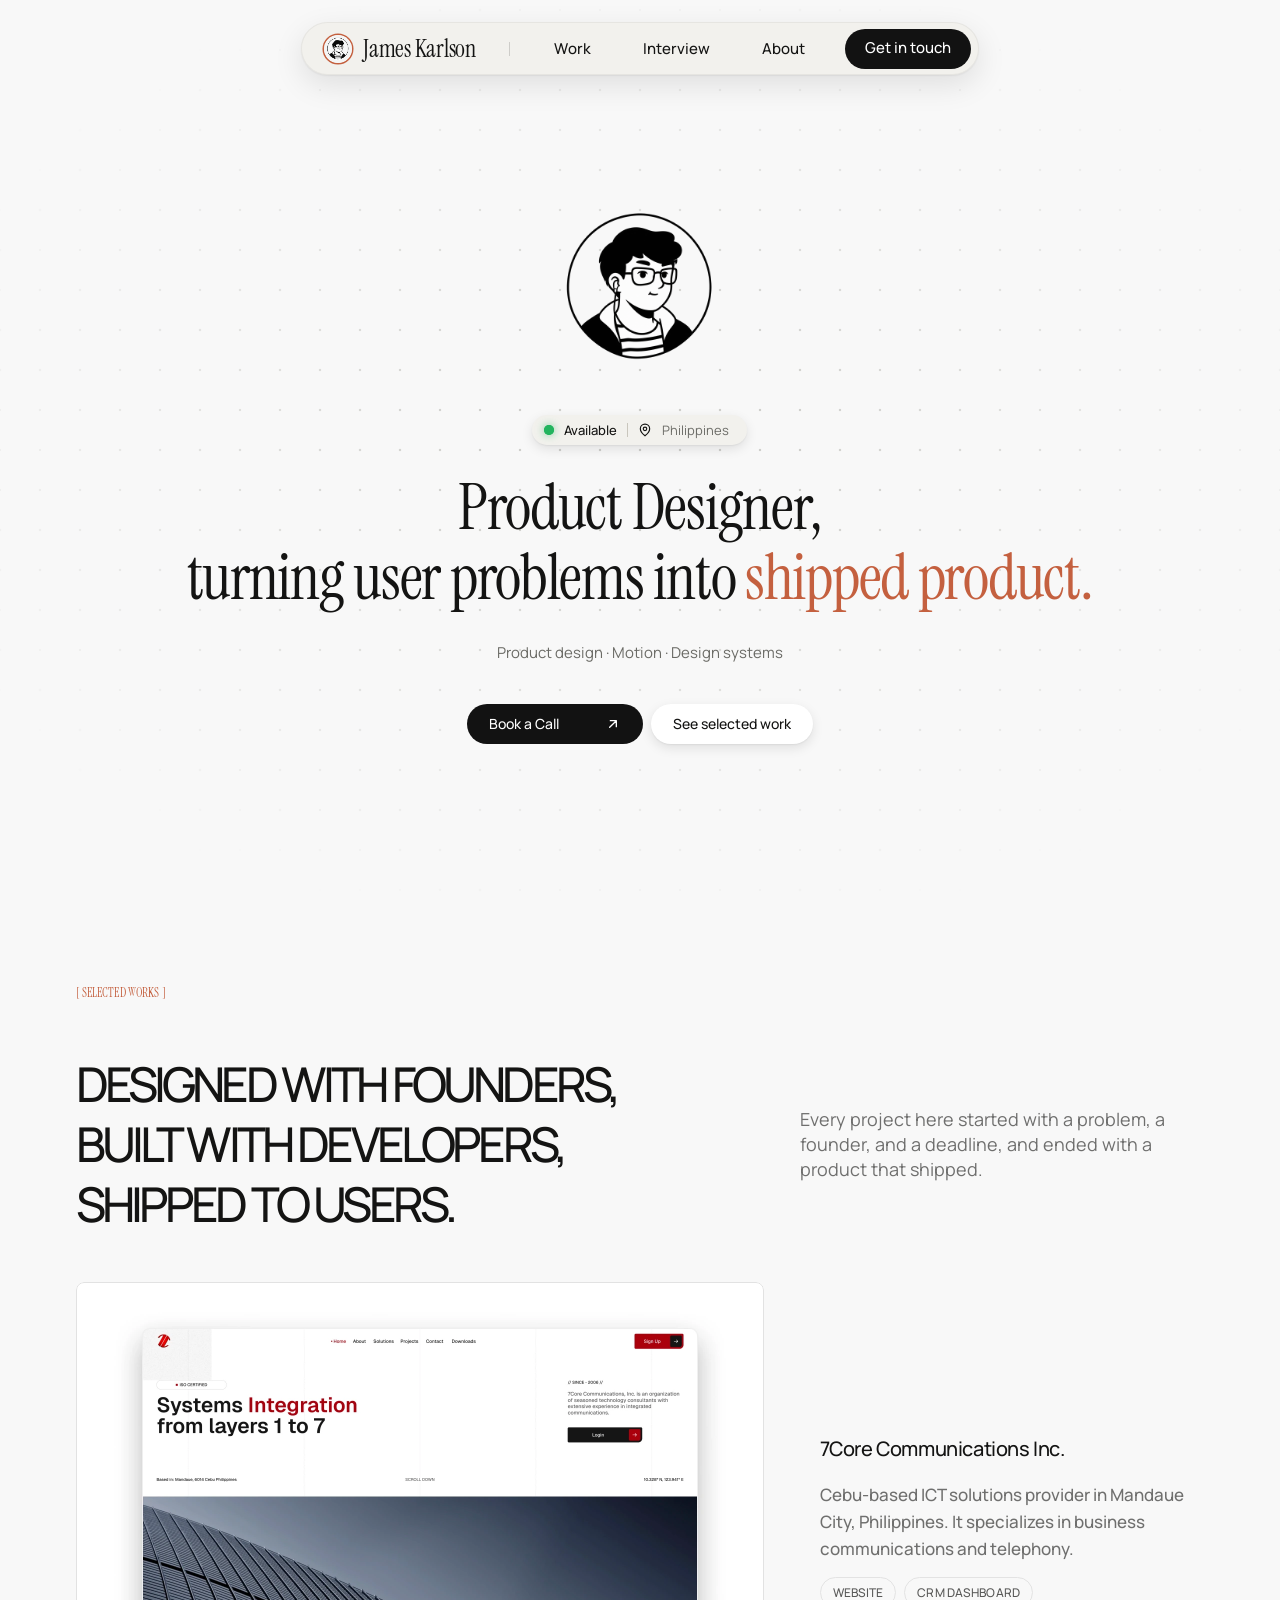
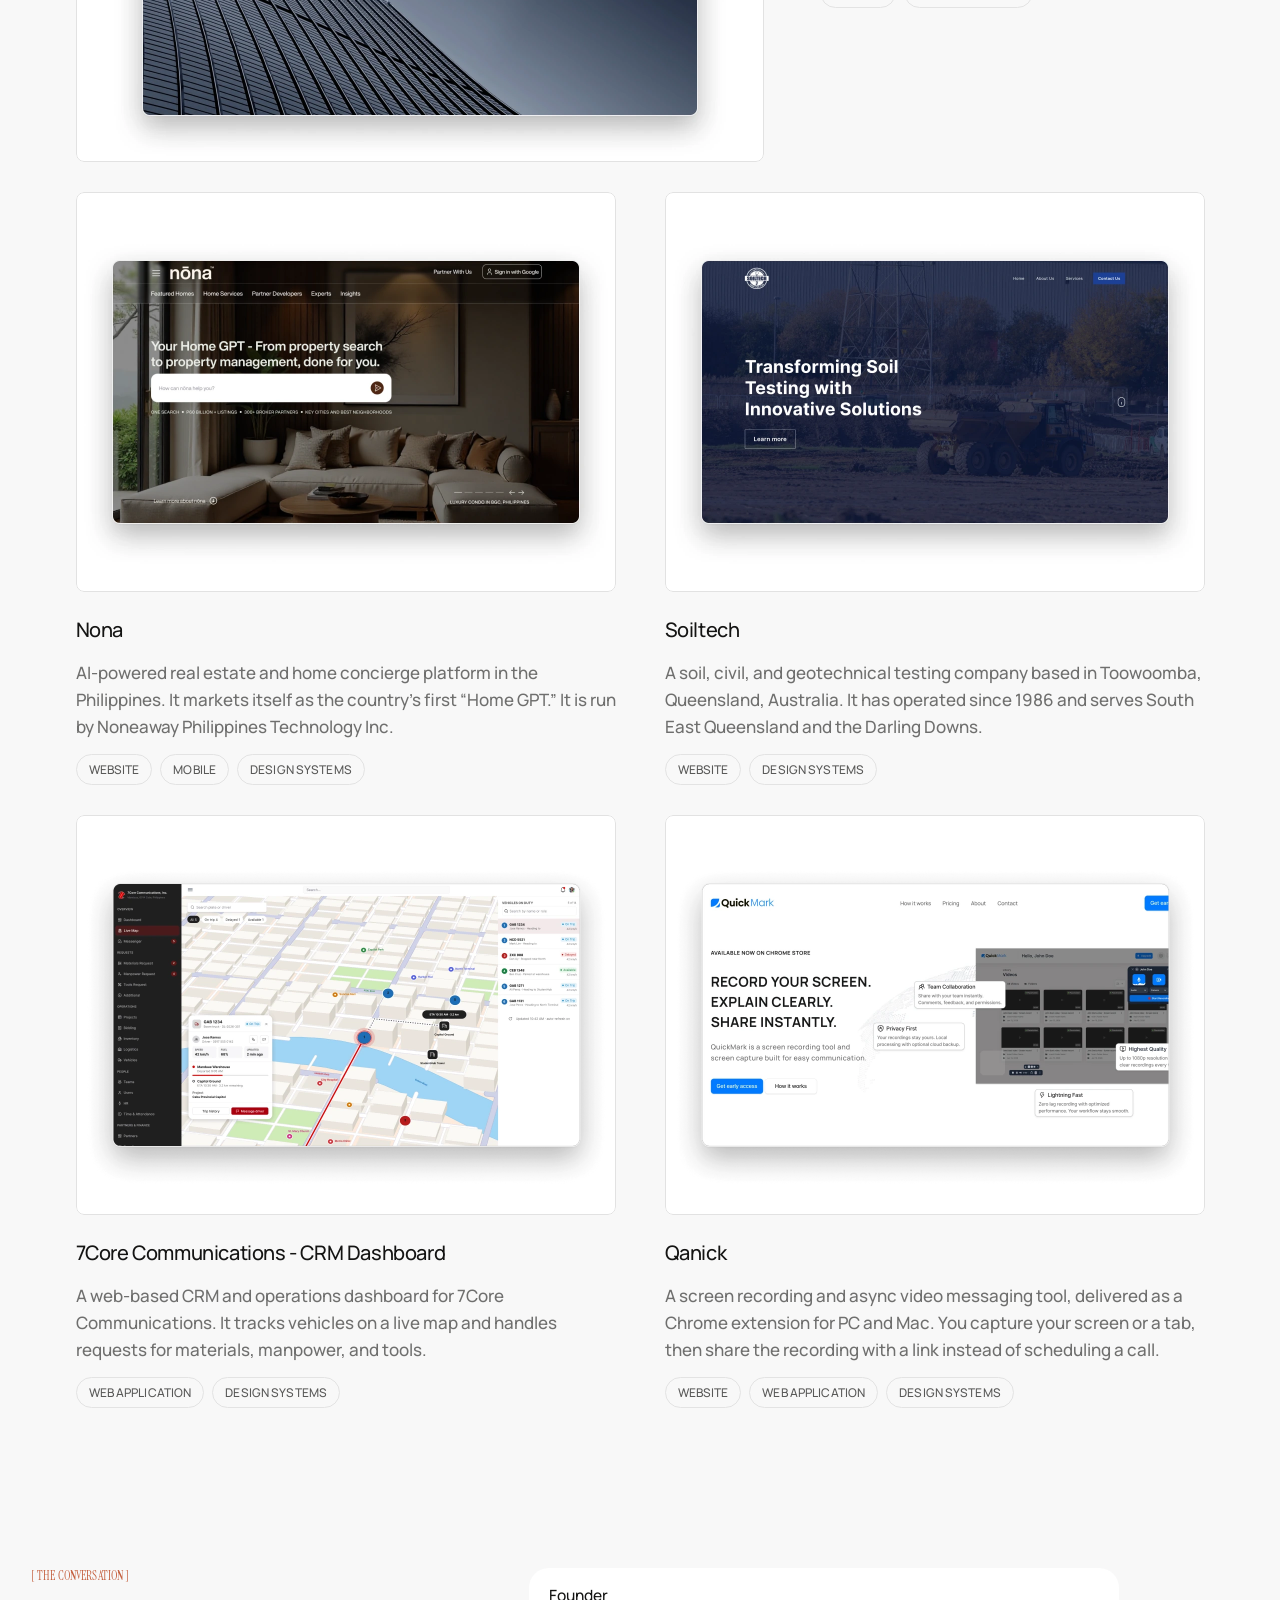
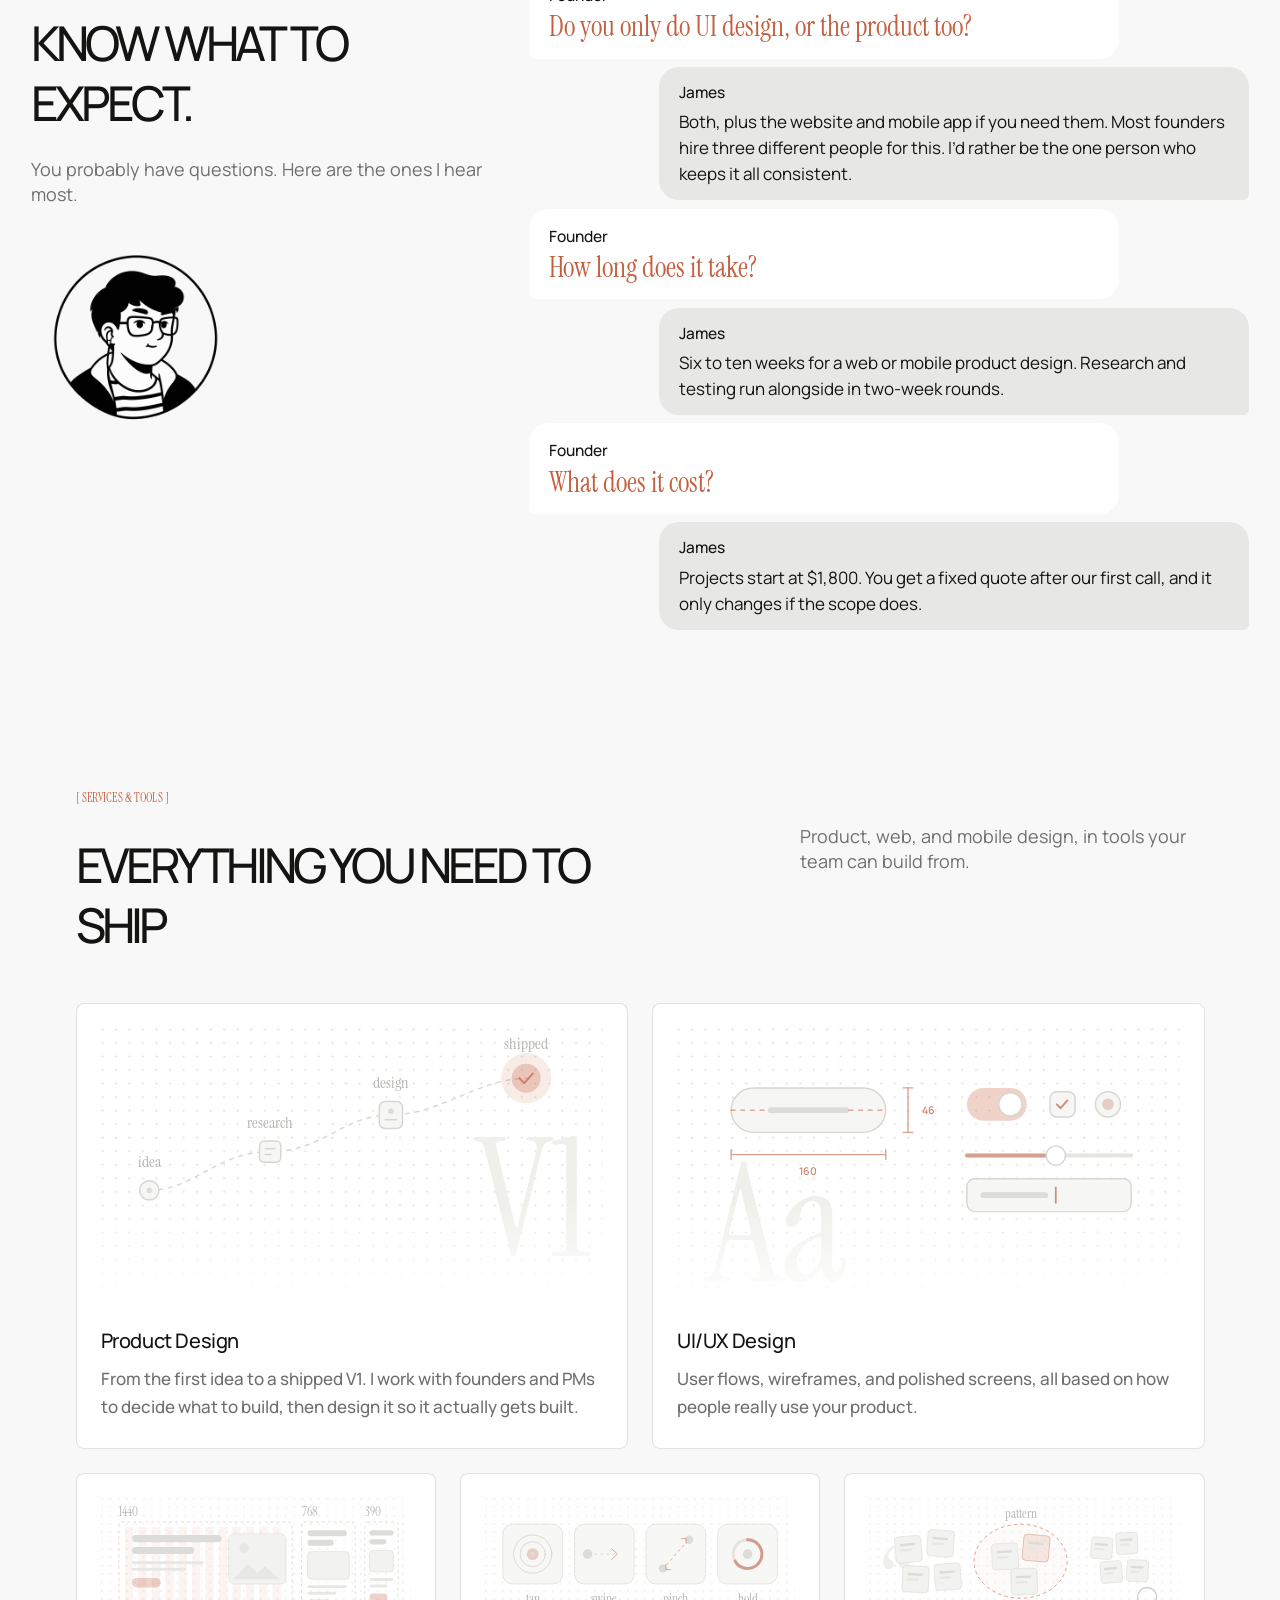
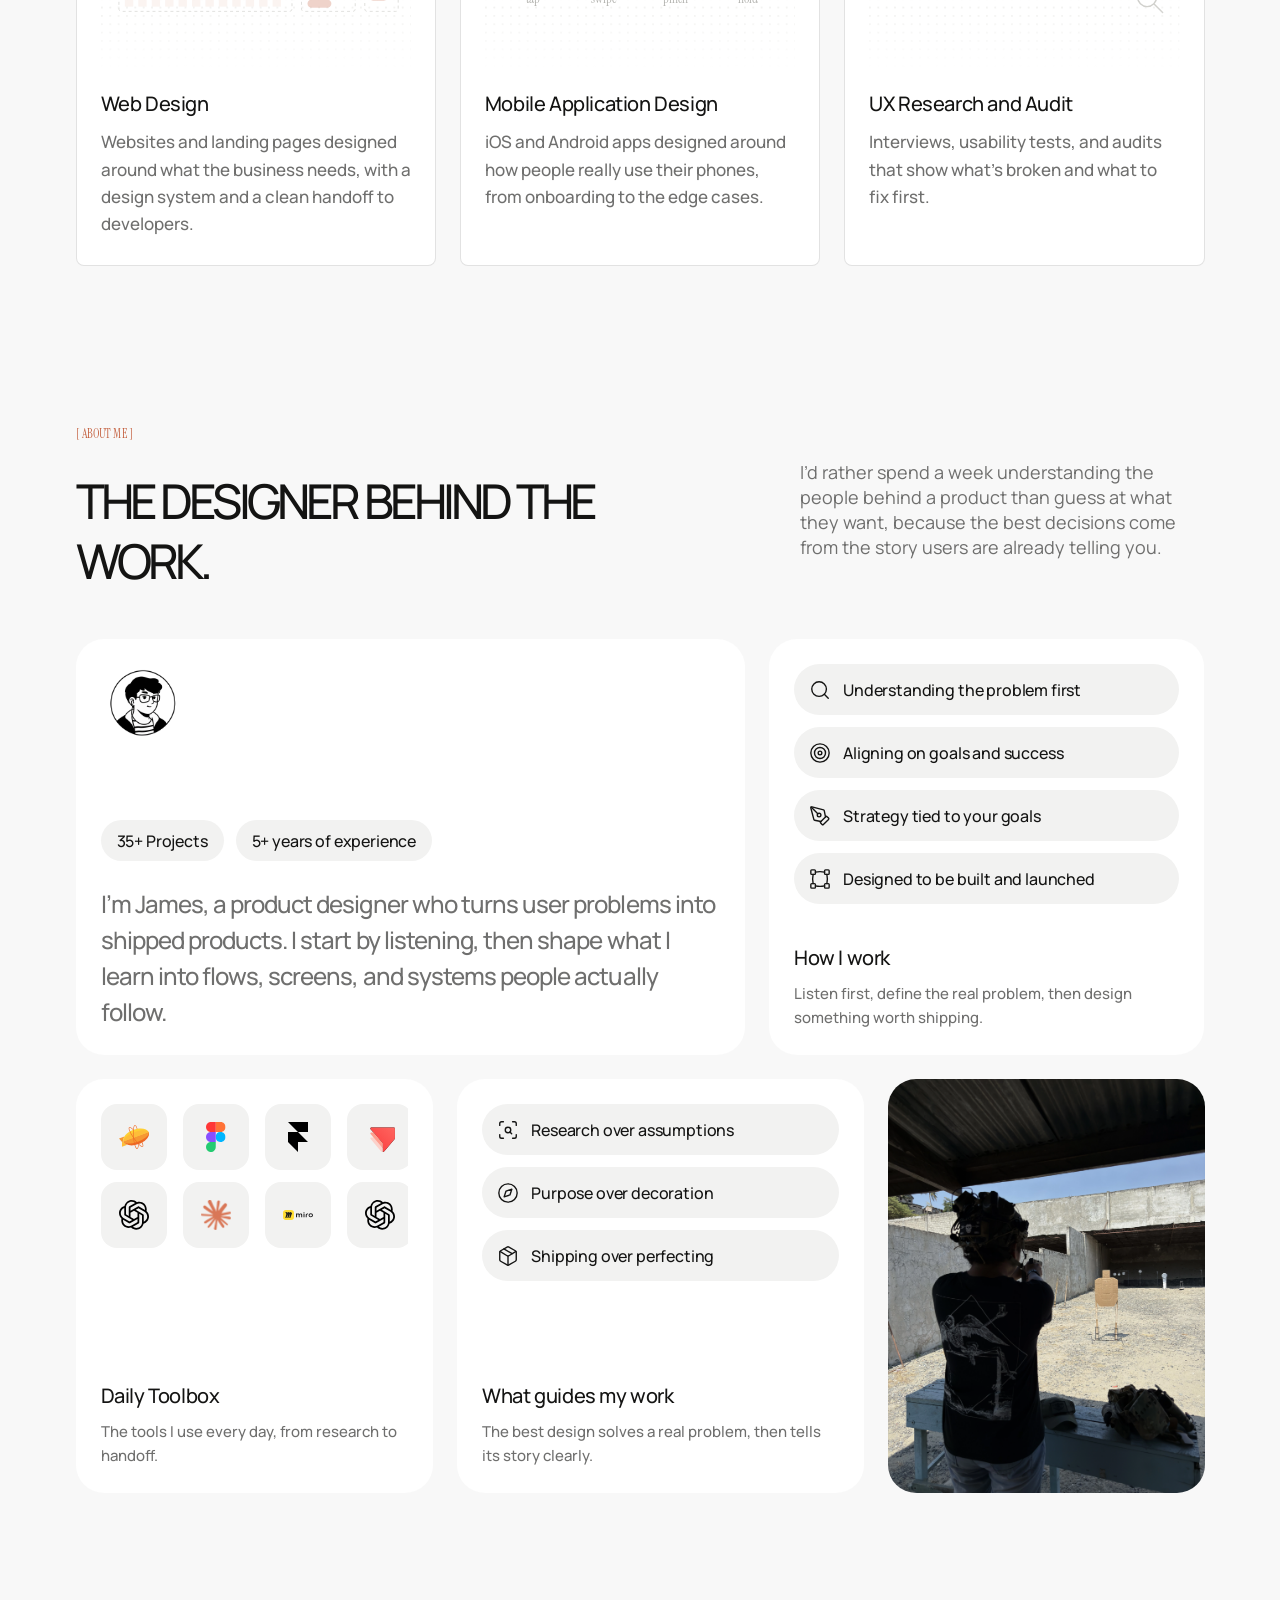
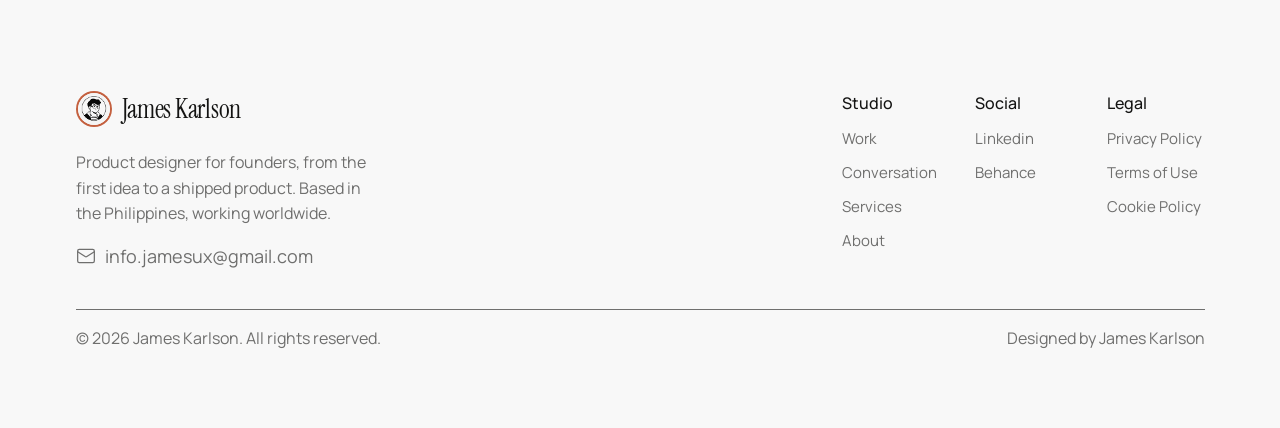
==== index.html @ a24dbdb0 "Initial add email" ====
<!DOCTYPE html>
<html lang="en">
<head>
  <meta charset="UTF-8">
  <meta name="viewport" content="width=device-width, initial-scale=1">
  <title>James Karlson — Product Designer</title>
  <link rel="icon" type="image/png" href="images/favicon.png">
  <meta name="description" content="Product designer, from user problem to shipped product.">

  <link rel="preconnect" href="https://fonts.googleapis.com">
  <link rel="preconnect" href="https://fonts.gstatic.com" crossorigin>
  <link href="https://fonts.googleapis.com/css2?family=Instrument+Serif&family=Manrope:wght@400;500;600&display=swap" rel="stylesheet">
  <link rel="stylesheet" href="style.css">
</head>
<body>

  <!-- Header -->
  <header class="nav-wrap">
    <nav class="nav" aria-label="Main">
      <a class="nav__brand" href="#top" aria-label="James Karlson, home">
        <img class="nav__avatar" src="images/avatar.png" alt="" width="28" height="28">
        <span class="nav__name">James Karlson</span>
      </a>
      <span class="nav__divider" aria-hidden="true"></span>
      <ul class="nav__links">
        <li><a href="#work">Work</a></li>
        <li><a href="#interview">Interview</a></li>
        <li><a href="#about">About</a></li>
      </ul>
      <a class="btn btn--dark nav__cta" href="mailto:info.jamesux@gmail.com">Get in touch</a>
    </nav>
  </header>

  <main id="top">
    <!-- Hero -->
    <section class="hero">
      <div class="hero__dots" aria-hidden="true"></div>

      <div class="hero__inner">
        <div class="hero__avatar-wrap" tabindex="0" aria-describedby="avatar-tip">
          <img class="hero__avatar" src="images/avatar-hero.png" alt="Illustrated portrait of James Karlson" width="165" height="165">
          <span class="tooltip" id="avatar-tip" role="tooltip">Let’s ship something.</span>
        </div>

        <div class="pill">
          <span class="pill__dot" aria-hidden="true"></span>
          <span class="pill__name">Available</span>
          <span class="pill__sep" aria-hidden="true"></span>
          <svg class="pill__pin" width="14" height="14" viewBox="0 0 24 24" fill="none" stroke="currentColor" stroke-width="2" stroke-linecap="round" stroke-linejoin="round" aria-hidden="true">
            <path d="M20 10c0 6-8 12-8 12s-8-6-8-12a8 8 0 0 1 16 0Z"/>
            <circle cx="12" cy="10" r="3"/>
          </svg>
          <span class="pill__place">Philippines</span>
        </div>

        <h1 class="hero__title">
          Product Designer,<br>
          turning user problems into <span class="accent">shipped product.</span>
        </h1>

        <p class="hero__sub">Product design · Motion · Design systems</p>

        <div class="hero__actions">
          <a class="btn btn--dark" href="#" id="book-call">
            Book a Call
            <svg width="16" height="16" viewBox="0 0 24 24" fill="none" stroke="currentColor" stroke-width="2" stroke-linecap="round" stroke-linejoin="round" aria-hidden="true">
              <path d="M7 17 17 7M8 7h9v9"/>
            </svg>
          </a>
          <a class="btn btn--light" href="#work">See selected work</a>
        </div>
      </div>
    </section>

    <!-- Selected work -->
    <section class="work" id="work">
      <div class="container">

        <div class="section-head section-head--split" data-reveal>
          <p class="eyebrow">[ Selected Works ]</p>
          <h2 class="section-title">Designed with founders,<br class="br-d"> built with developers,<br class="br-d"> shipped to users.</h2>
          <p class="section-lead">Every project here started with a problem, a founder, and a deadline, and ended with a product that shipped.</p>
        </div>

        <!-- Project 1: box 688 x 480 -->
        <article class="project project--feature" data-reveal>
          <a class="project__box" href="#" aria-label="View the 7Core Communications Inc. project">
            <img src="images/work-sevencore-box.webp" alt="7Core Communications website homepage design" width="1376" height="960" loading="lazy">
          </a>
          <div class="project__info">
            <h3 class="project__name">7Core Communications Inc.</h3>
            <p class="project__desc">Cebu-based ICT solutions provider in Mandaue City, Philippines. It specializes in business communications and telephony.</p>
            <ul class="project__tags">
              <li>Website</li>
              <li>CRM Dashboard</li>
            </ul>
          </div>
        </article>

        <!-- Projects 2 to 5: boxes 540 x 400 -->
        <div class="work__grid">

          <article class="project" data-reveal>
            <a class="project__box" href="#" aria-label="View the Nona project">
              <img src="images/work-nona-box.webp" alt="Nona homepage design, an AI-powered real estate platform" width="1080" height="800" loading="lazy">
            </a>
            <div class="project__info">
              <h3 class="project__name">Nona</h3>
              <p class="project__desc">AI-powered real estate and home concierge platform in the Philippines. It markets itself as the country’s first “Home GPT.” It is run by Noneaway Philippines Technology Inc.</p>
              <ul class="project__tags">
                <li>Website</li>
                <li>Mobile</li>
                <li>Design Systems</li>
              </ul>
            </div>
          </article>

          <article class="project" data-reveal style="--d: 0.12s">
            <a class="project__box" href="#" aria-label="View the Soiltech project">
              <img src="images/work-soiltech-box.webp" alt="Soiltech homepage design for a soil testing company" width="1080" height="800" loading="lazy">
            </a>
            <div class="project__info">
              <h3 class="project__name">Soiltech</h3>
              <p class="project__desc">A soil, civil, and geotechnical testing company based in Toowoomba, Queensland, Australia. It has operated since 1986 and serves South East Queensland and the Darling Downs.</p>
              <ul class="project__tags">
                <li>Website</li>
                <li>Design Systems</li>
              </ul>
            </div>
          </article>

          <article class="project" data-reveal>
            <a class="project__box" href="#" aria-label="View the 7Core Communications CRM Dashboard project">
              <img src="images/work-crm-box.webp" alt="7Core Communications CRM dashboard with a live vehicle map" width="1080" height="800" loading="lazy">
            </a>
            <div class="project__info">
              <h3 class="project__name">7Core Communications - CRM Dashboard</h3>
              <p class="project__desc">A web-based CRM and operations dashboard for 7Core Communications. It tracks vehicles on a live map and handles requests for materials, manpower, and tools.</p>
              <ul class="project__tags">
                <li>Web Application</li>
                <li>Design Systems</li>
              </ul>
            </div>
          </article>

          <article class="project" data-reveal style="--d: 0.12s">
            <a class="project__box" href="#" aria-label="View the Qanick project">
              <img src="images/work-qanick-box.webp" alt="Qanick website design for a screen recording tool" width="1080" height="800" loading="lazy">
            </a>
            <div class="project__info">
              <h3 class="project__name">Qanick</h3>
              <p class="project__desc">A screen recording and async video messaging tool, delivered as a Chrome extension for PC and Mac. You capture your screen or a tab, then share the recording with a link instead of scheduling a call.</p>
              <ul class="project__tags">
                <li>Website</li>
                <li>Web Application</li>
                <li>Design Systems</li>
              </ul>
            </div>
          </article>

        </div>

      </div>
    </section>

    <!-- The Conversation -->
    <section class="convo" id="interview">
      <div class="container container--wide convo__grid">

        <div class="convo__intro" data-reveal>
          <p class="eyebrow">[ The Conversation ]</p>
          <h2 class="section-title">Know what to<br class="br-d"> expect.</h2>
          <p class="section-lead">You probably have questions. Here are the ones I hear most.</p>
          <div class="convo__avatar" tabindex="0">
            <img src="images/avatar-hero.png" alt="Illustrated portrait of James Karlson" width="186" height="186" loading="lazy">
          </div>
        </div>

        <ol class="chat">
          <li class="bubble bubble--founder" data-reveal>
            <span class="bubble__who">Founder</span>
            <p class="bubble__q">Do you only do UI design, or the product too?</p>
          </li>
          <li class="bubble bubble--james" data-reveal style="--d: 0.08s">
            <span class="bubble__who">James</span>
            <p class="bubble__a">Both, plus the website and mobile app if you need them. Most founders hire three different people for this. I’d rather be the one person who keeps it all consistent.</p>
          </li>

          <li class="bubble bubble--founder" data-reveal>
            <span class="bubble__who">Founder</span>
            <p class="bubble__q">How long does it take?</p>
          </li>
          <li class="bubble bubble--james" data-reveal style="--d: 0.08s">
            <span class="bubble__who">James</span>
            <p class="bubble__a">Six to ten weeks for a web or mobile product design. Research and testing run alongside in two-week rounds.</p>
          </li>

          <li class="bubble bubble--founder" data-reveal>
            <span class="bubble__who">Founder</span>
            <p class="bubble__q">What does it cost?</p>
          </li>
          <li class="bubble bubble--james" data-reveal style="--d: 0.08s">
            <span class="bubble__who">James</span>
            <p class="bubble__a">Projects start at $1,800. You get a fixed quote after our first call, and it only changes if the scope does.</p>
          </li>
        </ol>

      </div>
    </section>

    <!-- Services -->
    <section class="services" id="services">
      <!-- shared dot-grid pattern used by the drawings below -->
      <svg class="art-defs" width="0" height="0" aria-hidden="true" focusable="false">
        <defs>
          <pattern id="art-dots" width="14" height="14" patternUnits="userSpaceOnUse">
            <circle cx="1.5" cy="1.5" r="1.1" fill="#dededa"/>
          </pattern>
        </defs>
      </svg>

      <div class="container">

        <div class="section-head" data-reveal>
          <div class="section-head__main">
            <p class="eyebrow">[ Services &amp; Tools ]</p>
            <h2 class="section-title">Everything you need to<br class="br-d"> ship</h2>
          </div>
          <p class="section-lead section-head__lead">Product, web, and mobile design, in tools your team can build from.</p>
        </div>

        <div class="services__grid">

          <!-- Product Design: from idea to shipped -->
          <article class="service service--lg" data-reveal>
            <div class="service__art">
              <svg viewBox="0 0 520 290" aria-hidden="true" focusable="false">
                <rect width="520" height="290" fill="url(#art-dots)"/>
                <text class="big" x="508" y="236" text-anchor="end">V1</text>
                <path class="line dash" d="M50 168C96 168 120 128 175 128S250 90 300 90S392 52 440 52"/>
                <!-- idea -->
                <circle class="node" cx="50" cy="168" r="10"/>
                <circle class="bar-d" cx="50" cy="168" r="3"/>
                <text class="lbl" x="50" y="144" text-anchor="middle">idea</text>
                <!-- research -->
                <rect class="node" x="164" y="117" width="22" height="22" rx="5"/>
                <path class="line" d="M170 125h10M170 131h6"/>
                <text class="lbl" x="175" y="104" text-anchor="middle">research</text>
                <!-- design -->
                <rect class="node" x="288" y="76" width="24" height="28" rx="6"/>
                <circle class="bar-d" cx="300" cy="86" r="3"/>
                <path class="line" d="M294 95h12"/>
                <text class="lbl" x="300" y="62" text-anchor="middle">design</text>
                <!-- shipped -->
                <circle class="acc-soft" cx="440" cy="52" r="26"/>
                <circle class="acc" cx="440" cy="52" r="15"/>
                <path class="tick" d="M433 52l5 5 9-10"/>
                <text class="lbl" x="440" y="22" text-anchor="middle">shipped</text>
              </svg>
            </div>
            <h3 class="service__name">Product Design</h3>
            <p class="service__desc">From the first idea to a shipped V1. I work with founders and PMs to decide what to build, then design it so it actually gets built.</p>
          </article>

          <!-- UI/UX Design: component spec sheet with redlines -->
          <article class="service service--lg" data-reveal style="--d: 0.1s">
            <div class="service__art">
              <svg viewBox="0 0 520 290" aria-hidden="true" focusable="false">
                <rect width="520" height="290" fill="url(#art-dots)"/>
                <text class="big" x="30" y="262">Aa</text>
                <!-- button with redlines -->
                <rect class="node" x="56" y="62" width="160" height="46" rx="23"/>
                <rect class="bar-d" x="94" y="82" width="84" height="6" rx="3"/>
                <path class="red" d="M56 126v10M216 126v10M56 131h160"/>
                <text class="red-t" x="136" y="152" text-anchor="middle">160</text>
                <path class="red" d="M234 62h10M234 108h10M239 62v46"/>
                <text class="red-t" x="254" y="89">46</text>
                <path class="red dash" d="M56 85h38M178 85h38"/>
                <!-- toggle -->
                <rect class="acc" x="300" y="62" width="62" height="34" rx="17"/>
                <circle class="knob" cx="345" cy="79" r="12"/>
                <!-- checkbox + radio -->
                <rect class="node" x="386" y="66" width="26" height="26" rx="7"/>
                <path class="tick" d="M393 79l4 4 7-8"/>
                <circle class="node" cx="446" cy="79" r="13"/>
                <circle class="acc" cx="446" cy="79" r="6"/>
                <!-- slider -->
                <path class="track" d="M300 132h170"/>
                <path class="track-a" d="M300 132h92"/>
                <circle class="knob" cx="392" cy="132" r="10"/>
                <!-- input field -->
                <rect class="node" x="300" y="156" width="170" height="34" rx="8"/>
                <rect class="bar-d" x="314" y="170" width="70" height="6" rx="3"/>
                <path class="caret" d="M392 165v16"/>
              </svg>
            </div>
            <h3 class="service__name">UI/UX Design</h3>
            <p class="service__desc">User flows, wireframes, and polished screens, all based on how people really use your product.</p>
          </article>

          <!-- Web Design: one layout, three breakpoints -->
          <article class="service" data-reveal>
            <div class="service__art">
              <svg viewBox="0 0 520 290" aria-hidden="true" focusable="false">
                <rect width="520" height="290" fill="url(#art-dots)"/>
                <!-- 1440 -->
                <text class="lbl lbl--s" x="30" y="30">1440</text>
                <rect class="frame" x="30" y="40" width="290" height="150" rx="4"/>
                <rect class="col" x="40" y="48" width="14" height="134"/>
                <rect class="col" x="62.5" y="48" width="14" height="134"/>
                <rect class="col" x="85" y="48" width="14" height="134"/>
                <rect class="col" x="107.5" y="48" width="14" height="134"/>
                <rect class="col" x="130" y="48" width="14" height="134"/>
                <rect class="col" x="152.5" y="48" width="14" height="134"/>
                <rect class="col" x="175" y="48" width="14" height="134"/>
                <rect class="col" x="197.5" y="48" width="14" height="134"/>
                <rect class="col" x="220" y="48" width="14" height="134"/>
                <rect class="col" x="242.5" y="48" width="14" height="134"/>
                <rect class="col" x="265" y="48" width="14" height="134"/>
                <rect class="col" x="287.5" y="48" width="14" height="134"/>
                <rect class="bar-d" x="52" y="62" width="150" height="12" rx="6"/>
                <rect class="bar-d" x="52" y="82" width="104" height="12" rx="6"/>
                <rect class="bar" x="52" y="106" width="120" height="5" rx="2.5"/>
                <rect class="bar" x="52" y="117" width="90" height="5" rx="2.5"/>
                <rect class="acc" x="52" y="134" width="48" height="16" rx="8"/>
                <rect class="sk-in" x="214" y="60" width="96" height="84" rx="8"/>
                <circle class="bar" cx="240" cy="84" r="8"/>
                <path class="bar" d="M222 136l24-26 16 16 12-12 26 22z"/>
                <!-- 768 -->
                <text class="lbl lbl--s" x="336" y="30">768</text>
                <rect class="frame" x="336" y="40" width="90" height="150" rx="4"/>
                <rect class="bar-d" x="346" y="54" width="66" height="10" rx="5"/>
                <rect class="bar-d" x="346" y="70" width="44" height="10" rx="5"/>
                <rect class="sk-in" x="346" y="90" width="70" height="46" rx="6"/>
                <rect class="bar" x="346" y="146" width="66" height="5" rx="2.5"/>
                <rect class="bar" x="346" y="157" width="48" height="5" rx="2.5"/>
                <rect class="acc" x="346" y="170" width="40" height="14" rx="7"/>
                <!-- 390 -->
                <text class="lbl lbl--s" x="442" y="30">390</text>
                <rect class="frame" x="442" y="40" width="56" height="150" rx="4"/>
                <rect class="bar-d" x="450" y="54" width="40" height="9" rx="4.5"/>
                <rect class="bar-d" x="450" y="69" width="28" height="9" rx="4.5"/>
                <rect class="sk-in" x="450" y="88" width="40" height="36" rx="6"/>
                <rect class="bar" x="450" y="134" width="40" height="5" rx="2.5"/>
                <rect class="bar" x="450" y="145" width="30" height="5" rx="2.5"/>
                <rect class="acc" x="450" y="160" width="30" height="12" rx="6"/>
              </svg>
            </div>
            <h3 class="service__name">Web Design</h3>
            <p class="service__desc">Websites and landing pages designed around what the business needs, with a design system and a clean handoff to developers.</p>
          </article>

          <!-- Mobile Application Design: gestures -->
          <article class="service" data-reveal style="--d: 0.1s">
            <div class="service__art">
              <svg viewBox="0 0 520 290" aria-hidden="true" focusable="false">
                <rect width="520" height="290" fill="url(#art-dots)"/>
                <!-- tap -->
                <rect class="sk" x="30" y="44" width="100" height="100" rx="16"/>
                <circle class="line" cx="80" cy="94" r="32"/>
                <circle class="line" cx="80" cy="94" r="21"/>
                <circle class="acc" cx="80" cy="94" r="10"/>
                <circle class="bar-d" cx="80" cy="94" r="4"/>
                <text class="lbl lbl--s" x="80" y="176" text-anchor="middle">tap</text>
                <!-- swipe -->
                <rect class="sk" x="150" y="44" width="100" height="100" rx="16"/>
                <circle class="bar-d" cx="172" cy="94" r="8"/>
                <path class="line dash" d="M184 94h34"/>
                <path class="red" d="M212 85l10 9-10 9"/>
                <text class="lbl lbl--s" x="200" y="176" text-anchor="middle">swipe</text>
                <!-- pinch -->
                <rect class="sk" x="270" y="44" width="100" height="100" rx="16"/>
                <circle class="bar-d" cx="298" cy="118" r="7"/>
                <circle class="bar-d" cx="342" cy="70" r="7"/>
                <path class="red dash" d="M304 112L336 76"/>
                <path class="red" d="M311 120h-8v-8M329 68h8v8"/>
                <text class="lbl lbl--s" x="320" y="176" text-anchor="middle">pinch</text>
                <!-- hold -->
                <rect class="sk" x="390" y="44" width="100" height="100" rx="16"/>
                <circle class="ringt" cx="440" cy="94" r="24"/>
                <circle class="ringa" cx="440" cy="94" r="24" stroke-dasharray="100 151" transform="rotate(-90 440 94)"/>
                <circle class="bar-d" cx="440" cy="94" r="8"/>
                <text class="lbl lbl--s" x="440" y="176" text-anchor="middle">hold</text>
              </svg>
            </div>
            <h3 class="service__name">Mobile Application Design</h3>
            <p class="service__desc">iOS and Android apps designed around how people really use their phones, from onboarding to the edge cases.</p>
          </article>

          <!-- UX Research and Audit: sticky-note clusters -->
          <article class="service" data-reveal style="--d: 0.2s">
            <div class="service__art">
              <svg viewBox="0 0 520 290" aria-hidden="true" focusable="false">
                <rect width="520" height="290" fill="url(#art-dots)"/>
                <text class="big" x="26" y="214">“</text>
                <!-- cluster A -->
                <g transform="rotate(-5 66 86)">
                  <rect class="sk-in" x="44" y="64" width="44" height="44" rx="6"/>
                  <rect class="bar-d" x="52" y="76" width="26" height="4" rx="2"/>
                  <rect class="bar" x="52" y="85" width="20" height="4" rx="2"/>
                </g>
                <g transform="rotate(4 120 76)">
                  <rect class="sk-in" x="98" y="54" width="44" height="44" rx="6"/>
                  <rect class="bar-d" x="106" y="66" width="26" height="4" rx="2"/>
                  <rect class="bar" x="106" y="75" width="20" height="4" rx="2"/>
                </g>
                <g transform="rotate(3 78 136)">
                  <rect class="sk-in" x="56" y="114" width="44" height="44" rx="6"/>
                  <rect class="bar-d" x="64" y="126" width="26" height="4" rx="2"/>
                  <rect class="bar" x="64" y="135" width="20" height="4" rx="2"/>
                </g>
                <g transform="rotate(-4 132 132)">
                  <rect class="sk-in" x="110" y="110" width="44" height="44" rx="6"/>
                  <rect class="bar-d" x="118" y="122" width="26" height="4" rx="2"/>
                  <rect class="bar" x="118" y="131" width="20" height="4" rx="2"/>
                </g>
                <!-- cluster B, circled -->
                <ellipse class="lasso" cx="254" cy="106" rx="78" ry="62"/>
                <text class="lbl lbl--s" x="254" y="34" text-anchor="middle">pattern</text>
                <g transform="rotate(-3 228 98)">
                  <rect class="sk-in" x="206" y="76" width="44" height="44" rx="6"/>
                  <rect class="bar-d" x="214" y="88" width="26" height="4" rx="2"/>
                  <rect class="bar" x="214" y="97" width="20" height="4" rx="2"/>
                </g>
                <g transform="rotate(5 280 84)">
                  <rect class="hi" x="258" y="62" width="44" height="44" rx="6"/>
                  <rect class="bar-d" x="266" y="74" width="26" height="4" rx="2"/>
                  <rect class="bar" x="266" y="83" width="20" height="4" rx="2"/>
                </g>
                <g transform="rotate(-2 260 140)">
                  <rect class="sk-in" x="238" y="118" width="44" height="44" rx="6"/>
                  <rect class="bar-d" x="246" y="130" width="26" height="4" rx="2"/>
                  <rect class="bar" x="246" y="139" width="20" height="4" rx="2"/>
                </g>
                <!-- cluster C -->
                <g transform="rotate(4 390 84)">
                  <rect class="sk-in" x="372" y="66" width="36" height="36" rx="5"/>
                  <rect class="bar-d" x="378" y="76" width="22" height="4" rx="2"/>
                  <rect class="bar" x="378" y="84" width="16" height="4" rx="2"/>
                </g>
                <g transform="rotate(-3 432 76)">
                  <rect class="sk-in" x="414" y="58" width="36" height="36" rx="5"/>
                  <rect class="bar-d" x="420" y="68" width="22" height="4" rx="2"/>
                  <rect class="bar" x="420" y="76" width="16" height="4" rx="2"/>
                </g>
                <g transform="rotate(-5 406 124)">
                  <rect class="sk-in" x="388" y="106" width="36" height="36" rx="5"/>
                  <rect class="bar-d" x="394" y="116" width="22" height="4" rx="2"/>
                  <rect class="bar" x="394" y="124" width="16" height="4" rx="2"/>
                </g>
                <g transform="rotate(3 450 122)">
                  <rect class="sk-in" x="432" y="104" width="36" height="36" rx="5"/>
                  <rect class="bar-d" x="438" y="114" width="22" height="4" rx="2"/>
                  <rect class="bar" x="438" y="122" width="16" height="4" rx="2"/>
                </g>
                <!-- magnifier -->
                <circle class="mag" cx="466" cy="166" r="16"/>
                <path class="mag" d="M478 178l14 14"/>
              </svg>
            </div>
            <h3 class="service__name">UX Research and Audit</h3>
            <p class="service__desc">Interviews, usability tests, and audits that show what’s broken and what to fix first.</p>
          </article>

        </div>

      </div>
    </section>
    <!-- About me -->
    <section class="about" id="about">
      <div class="container">

        <div class="section-head" data-reveal>
          <div class="section-head__main">
            <p class="eyebrow">[ About me ]</p>
            <h2 class="section-title">The designer behind the<br class="br-d"> work.</h2>
          </div>
          <p class="section-lead section-head__lead">I’d rather spend a week understanding the people behind a product than guess at what they want, because the best decisions come from the story users are already telling you.</p>
        </div>

        <div class="about__rows">

          <!-- Row 1: bio + how I work -->
          <div class="about__row about__row--top">

            <article class="about-card about-card--bio" data-reveal>
              <img class="about__avatar" src="images/avatar-hero.png" alt="Illustrated portrait of James Karlson" width="74" height="74" loading="lazy">
              <ul class="about__chips">
                <li class="chip">35+ Projects</li>
                <li class="chip">5+ years of experience</li>
              </ul>
              <p class="about__bio">I’m James, a product designer who turns user problems into shipped products. I start by listening, then shape what I learn into flows, screens, and systems people actually follow.</p>
            </article>

            <article class="about-card" data-reveal style="--d: 0.1s">
              <ul class="points">
              <li class="point">
                <svg width="22" height="22" viewBox="0 0 24 24" fill="none" stroke="currentColor" stroke-width="1.5" stroke-linecap="round" stroke-linejoin="round" aria-hidden="true"><circle cx="11" cy="11" r="8"/><path d="m21 21-4.3-4.3"/></svg>
                Understanding the problem first
              </li>
              <li class="point">
                <svg width="22" height="22" viewBox="0 0 24 24" fill="none" stroke="currentColor" stroke-width="1.5" stroke-linecap="round" stroke-linejoin="round" aria-hidden="true"><circle cx="12" cy="12" r="10"/><circle cx="12" cy="12" r="6"/><circle cx="12" cy="12" r="2"/></svg>
                Aligning on goals and success
              </li>
              <li class="point">
                <svg width="22" height="22" viewBox="0 0 24 24" fill="none" stroke="currentColor" stroke-width="1.5" stroke-linecap="round" stroke-linejoin="round" aria-hidden="true"><path d="M15.707 21.293a1 1 0 0 1-1.414 0l-1.586-1.586a1 1 0 0 1 0-1.414l5.586-5.586a1 1 0 0 1 1.414 0l1.586 1.586a1 1 0 0 1 0 1.414z"/><path d="m18 13-1.375-6.874a1 1 0 0 0-.746-.776L3.235 2.028a1 1 0 0 0-1.207 1.207L5.35 15.879a1 1 0 0 0 .776.746L13 18"/><path d="m2.3 2.3 7.286 7.286"/><circle cx="11" cy="11" r="2"/></svg>
                Strategy tied to your goals
              </li>
              <li class="point">
                <svg width="22" height="22" viewBox="0 0 24 24" fill="none" stroke="currentColor" stroke-width="1.5" stroke-linecap="round" stroke-linejoin="round" aria-hidden="true"><path d="M19.5 7a24 24 0 0 1 0 10"/><path d="M4.5 7a24 24 0 0 0 0 10"/><path d="M7 19.5a24 24 0 0 0 10 0"/><path d="M7 4.5a24 24 0 0 1 10 0"/><rect x="17" y="17" width="5" height="5" rx="1"/><rect x="17" y="2" width="5" height="5" rx="1"/><rect x="2" y="17" width="5" height="5" rx="1"/><rect x="2" y="2" width="5" height="5" rx="1"/></svg>
                Designed to be built and launched
              </li>
              </ul>
              <div class="about-card__text">
                <h3 class="card-title">How I work</h3>
                <p class="card-text">Listen first, define the real problem, then design something worth shipping.</p>
              </div>
            </article>

          </div>

          <!-- Row 2: toolbox + what guides me + photo -->
          <div class="about__row about__row--bottom">

            <article class="about-card" data-reveal>
              <div class="marquee" aria-label="Tools I use daily">
            <div class="marquee__row marquee__row--a">
              <ul class="marquee__list">
                <li class="marquee__tile"><img src="images/tools/zeplin.svg" alt="Zeplin" width="30" height="30" loading="lazy"></li>
                <li class="marquee__tile"><img src="images/tools/figma.svg" alt="Figma" width="30" height="30" loading="lazy"></li>
                <li class="marquee__tile"><img src="images/tools/framer.svg" alt="Framer" width="30" height="30" loading="lazy"></li>
                <li class="marquee__tile"><img src="images/tools/protopie.svg" alt="ProtoPie" width="30" height="30" loading="lazy"></li>
                <li class="marquee__tile" aria-hidden="true"><img src="images/tools/zeplin.svg" alt="" width="30" height="30" loading="lazy"></li>
                <li class="marquee__tile" aria-hidden="true"><img src="images/tools/figma.svg" alt="" width="30" height="30" loading="lazy"></li>
                <li class="marquee__tile" aria-hidden="true"><img src="images/tools/framer.svg" alt="" width="30" height="30" loading="lazy"></li>
                <li class="marquee__tile" aria-hidden="true"><img src="images/tools/protopie.svg" alt="" width="30" height="30" loading="lazy"></li>
                <li class="marquee__tile" aria-hidden="true"><img src="images/tools/zeplin.svg" alt="" width="30" height="30" loading="lazy"></li>
                <li class="marquee__tile" aria-hidden="true"><img src="images/tools/figma.svg" alt="" width="30" height="30" loading="lazy"></li>
                <li class="marquee__tile" aria-hidden="true"><img src="images/tools/framer.svg" alt="" width="30" height="30" loading="lazy"></li>
                <li class="marquee__tile" aria-hidden="true"><img src="images/tools/protopie.svg" alt="" width="30" height="30" loading="lazy"></li>
              </ul>
              <ul class="marquee__list" aria-hidden="true">
                <li class="marquee__tile" aria-hidden="true"><img src="images/tools/zeplin.svg" alt="" width="30" height="30" loading="lazy"></li>
                <li class="marquee__tile" aria-hidden="true"><img src="images/tools/figma.svg" alt="" width="30" height="30" loading="lazy"></li>
                <li class="marquee__tile" aria-hidden="true"><img src="images/tools/framer.svg" alt="" width="30" height="30" loading="lazy"></li>
                <li class="marquee__tile" aria-hidden="true"><img src="images/tools/protopie.svg" alt="" width="30" height="30" loading="lazy"></li>
                <li class="marquee__tile" aria-hidden="true"><img src="images/tools/zeplin.svg" alt="" width="30" height="30" loading="lazy"></li>
                <li class="marquee__tile" aria-hidden="true"><img src="images/tools/figma.svg" alt="" width="30" height="30" loading="lazy"></li>
                <li class="marquee__tile" aria-hidden="true"><img src="images/tools/framer.svg" alt="" width="30" height="30" loading="lazy"></li>
                <li class="marquee__tile" aria-hidden="true"><img src="images/tools/protopie.svg" alt="" width="30" height="30" loading="lazy"></li>
                <li class="marquee__tile" aria-hidden="true"><img src="images/tools/zeplin.svg" alt="" width="30" height="30" loading="lazy"></li>
                <li class="marquee__tile" aria-hidden="true"><img src="images/tools/figma.svg" alt="" width="30" height="30" loading="lazy"></li>
                <li class="marquee__tile" aria-hidden="true"><img src="images/tools/framer.svg" alt="" width="30" height="30" loading="lazy"></li>
                <li class="marquee__tile" aria-hidden="true"><img src="images/tools/protopie.svg" alt="" width="30" height="30" loading="lazy"></li>
              </ul>
            </div>
            <div class="marquee__row marquee__row--b">
              <ul class="marquee__list">
                <li class="marquee__tile"><img src="images/tools/chatgpt.svg" alt="ChatGPT" width="30" height="30" loading="lazy"></li>
                <li class="marquee__tile"><img src="images/tools/claude.svg" alt="Claude" width="30" height="30" loading="lazy"></li>
                <li class="marquee__tile"><img src="images/tools/miro.svg" alt="Miro" width="30" height="30" loading="lazy"></li>
                <li class="marquee__tile" aria-hidden="true"><img src="images/tools/chatgpt.svg" alt="" width="30" height="30" loading="lazy"></li>
                <li class="marquee__tile" aria-hidden="true"><img src="images/tools/claude.svg" alt="" width="30" height="30" loading="lazy"></li>
                <li class="marquee__tile" aria-hidden="true"><img src="images/tools/miro.svg" alt="" width="30" height="30" loading="lazy"></li>
                <li class="marquee__tile" aria-hidden="true"><img src="images/tools/chatgpt.svg" alt="" width="30" height="30" loading="lazy"></li>
                <li class="marquee__tile" aria-hidden="true"><img src="images/tools/claude.svg" alt="" width="30" height="30" loading="lazy"></li>
                <li class="marquee__tile" aria-hidden="true"><img src="images/tools/miro.svg" alt="" width="30" height="30" loading="lazy"></li>
              </ul>
              <ul class="marquee__list" aria-hidden="true">
                <li class="marquee__tile" aria-hidden="true"><img src="images/tools/chatgpt.svg" alt="" width="30" height="30" loading="lazy"></li>
                <li class="marquee__tile" aria-hidden="true"><img src="images/tools/claude.svg" alt="" width="30" height="30" loading="lazy"></li>
                <li class="marquee__tile" aria-hidden="true"><img src="images/tools/miro.svg" alt="" width="30" height="30" loading="lazy"></li>
                <li class="marquee__tile" aria-hidden="true"><img src="images/tools/chatgpt.svg" alt="" width="30" height="30" loading="lazy"></li>
                <li class="marquee__tile" aria-hidden="true"><img src="images/tools/claude.svg" alt="" width="30" height="30" loading="lazy"></li>
                <li class="marquee__tile" aria-hidden="true"><img src="images/tools/miro.svg" alt="" width="30" height="30" loading="lazy"></li>
                <li class="marquee__tile" aria-hidden="true"><img src="images/tools/chatgpt.svg" alt="" width="30" height="30" loading="lazy"></li>
                <li class="marquee__tile" aria-hidden="true"><img src="images/tools/claude.svg" alt="" width="30" height="30" loading="lazy"></li>
                <li class="marquee__tile" aria-hidden="true"><img src="images/tools/miro.svg" alt="" width="30" height="30" loading="lazy"></li>
              </ul>
            </div>
              </div>
              <div class="about-card__text">
                <h3 class="card-title">Daily Toolbox</h3>
                <p class="card-text">The tools I use every day, from research to handoff.</p>
              </div>
            </article>

            <article class="about-card" data-reveal style="--d: 0.1s">
              <ul class="points">
              <li class="point">
                <svg width="22" height="22" viewBox="0 0 24 24" fill="none" stroke="currentColor" stroke-width="1.5" stroke-linecap="round" stroke-linejoin="round" aria-hidden="true"><path d="M3 7V5a2 2 0 0 1 2-2h2"/><path d="M17 3h2a2 2 0 0 1 2 2v2"/><path d="M21 17v2a2 2 0 0 1-2 2h-2"/><path d="M7 21H5a2 2 0 0 1-2-2v-2"/><circle cx="12" cy="12" r="3"/><path d="m16 16-1.9-1.9"/></svg>
                Research over assumptions
              </li>
              <li class="point">
                <svg width="22" height="22" viewBox="0 0 24 24" fill="none" stroke="currentColor" stroke-width="1.5" stroke-linecap="round" stroke-linejoin="round" aria-hidden="true"><circle cx="12" cy="12" r="10"/><polygon points="16.24 7.76 14.12 14.12 7.76 16.24 9.88 9.88 16.24 7.76"/></svg>
                Purpose over decoration
              </li>
              <li class="point">
                <svg width="22" height="22" viewBox="0 0 24 24" fill="none" stroke="currentColor" stroke-width="1.5" stroke-linecap="round" stroke-linejoin="round" aria-hidden="true"><path d="M11 21.73a2 2 0 0 0 2 0l7-4A2 2 0 0 0 21 16V8a2 2 0 0 0-1-1.73l-7-4a2 2 0 0 0-2 0l-7 4A2 2 0 0 0 3 8v8a2 2 0 0 0 1 1.73z"/><path d="M12 22V12"/><path d="m3.3 7 7.703 4.734a2 2 0 0 0 1.994 0L20.7 7"/><path d="m7.5 4.27 9 5.15"/></svg>
                Shipping over perfecting
              </li>
              </ul>
              <div class="about-card__text">
                <h3 class="card-title">What guides my work</h3>
                <p class="card-text">The best design solves a real problem, then tells its story clearly.</p>
              </div>
            </article>

            <figure class="about-card about-card--photo" data-reveal style="--d: 0.2s">
              <img class="photo photo--1" src="images/about-photo-1.webp" alt="A street scene photographed by James" width="632" height="828" loading="lazy">
              <img class="photo photo--2" src="images/about-photo-2.webp" alt="Another photo taken by James" width="632" height="828" loading="lazy">
            </figure>

          </div>

        </div>

      </div>
    </section>
  </main>

  <!-- Footer -->
  <footer class="footer">
    <div class="container">

      <div class="footer__top">
        <div class="footer__brandcol">
          <a class="footer__brand" href="#top" aria-label="James Karlson, home">
            <img class="footer__avatar" src="images/avatar.png" alt="" width="32" height="32" loading="lazy">
            <span class="footer__name">James Karlson</span>
          </a>
          <p class="footer__about">Product designer for founders, from the first idea to a shipped product. Based in the Philippines, working worldwide.</p>
          <a class="footer__mail" href="mailto:info.jamesux@gmail.com">
            <svg width="20" height="20" viewBox="0 0 24 24" fill="none" stroke="currentColor" stroke-width="1.5" stroke-linecap="round" stroke-linejoin="round" aria-hidden="true"><rect x="2" y="4" width="20" height="16" rx="2"/><path d="m22 7-8.97 5.7a1.94 1.94 0 0 1-2.06 0L2 7"/></svg>
            info.jamesux@gmail.com
          </a>
        </div>

        <nav class="footer__nav" aria-label="Footer">
          <div class="footer__col">
            <h3 class="footer__head">Studio</h3>
            <ul class="footer__list">
              <li><a href="#work">Work</a></li>
              <li><a href="#interview">Conversation</a></li>
              <li><a href="#services">Services</a></li>
              <li><a href="#about">About</a></li>
            </ul>
          </div>
          <div class="footer__col">
            <h3 class="footer__head">Social</h3>
            <ul class="footer__list">
              <li><a href="https://www.linkedin.com/" target="_blank" rel="noopener">Linkedin</a></li>
              <li><a href="https://www.behance.net/" target="_blank" rel="noopener">Behance</a></li>
            </ul>
          </div>
          <div class="footer__col">
            <h3 class="footer__head">Legal</h3>
            <ul class="footer__list">
              <li><a href="#">Privacy Policy</a></li>
              <li><a href="#">Terms of Use</a></li>
              <li><a href="#">Cookie Policy</a></li>
            </ul>
          </div>
        </nav>
      </div>

      <div class="footer__bottom">
        <p>© 2026 James Karlson. All rights reserved.</p>
        <p>Designed by James Karlson</p>
      </div>

    </div>
  </footer>

  <script src="script.js"></script>
</body>
</html>
---- style.css ----
/* ---------- Tokens (read from the Figma frames) ---------- */
:root {
  --bg: #f8f8f8;
  --surface: #f2f1ed;        /* nav + pill background */
  --text: #141413;
  --text-muted: #6b6b66;
  --text-soft: #6f6f6e;      /* descriptions + section headings */
  --accent: #c4603f;         /* terracotta, check against your Figma hex */
  --dot: #cfcfcb;

  --serif: "Instrument Serif", "Times New Roman", serif;
  --sans: "Manrope", system-ui, -apple-system, "Segoe UI", sans-serif;

  --shadow-soft: 0 10px 30px rgba(0, 0, 0, 0.10), 0 1px 2px rgba(0, 0, 0, 0.06);
  --shadow-small: 0 4px 12px rgba(0, 0, 0, 0.10), 0 1px 2px rgba(0, 0, 0, 0.06);

  /* Hero spacing: change these numbers to loosen or tighten the layout */
  --space-avatar-pill: 44px;   /* avatar to availability pill */
  --space-pill-title: 28px;    /* pill to headline */
  --space-title-sub: 28px;     /* headline to subline */
  --space-sub-buttons: 40px;   /* subline to buttons */

  /* Selected work spacing, measured from your Figma reference */
  --work-head-gap: 38px;       /* heading to the first box */
  --work-row-gap: 30px;        /* between rows of boxes */
  --work-cover-gap: 25px;      /* box to title, in the two-up cards */
  --box-radius: 8px;           /* corner radius of the white boxes */
  --box-stroke: rgba(20, 20, 19, 0.12);   /* stroke on the white boxes: #141413 at 12% */

  /* Selected work + services type */
  --project-title-size: 20px;  /* project and service titles */
  --project-body-size: 17px;   /* project and service descriptions */

  /* New section headers (Conversation + Services & Tools), measured from your Figma frames */
  --head-size: 48px;           /* uppercase heading size */
  --head-leading: 60px;        /* heading line height */
  --head-tracking: -0.08em;    /* tight letter spacing: tune this first if it looks off vs Figma */
}

/* ---------- Base ---------- */
*,
*::before,
*::after { box-sizing: border-box; }

html {
  background: var(--bg);
  scroll-behavior: smooth;
}

body {
  margin: 0;
  background: var(--bg);
  color: var(--text);
  font-family: var(--sans);
  -webkit-font-smoothing: antialiased;
}

a { color: inherit; text-decoration: none; }
ul, ol { list-style: none; margin: 0; padding: 0; }
img { display: block; }

:focus-visible {
  outline: 2px solid var(--accent);
  outline-offset: 3px;
}

.container {
  width: min(1129px, calc(100% - 48px));
  margin-inline: auto;
}

.container--wide {
  width: min(1218px, calc(100% - 48px));
}

/* ---------- Buttons ---------- */
.btn {
  display: inline-flex;
  align-items: center;
  gap: 46px;                 /* space between label and arrow */
  height: 40px;
  padding: 0 22px;
  border-radius: 999px;
  font-family: var(--sans);
  font-size: 14px;
  font-weight: 500;
  transition: transform 0.2s ease, background-color 0.2s ease, box-shadow 0.2s ease;
}

.btn--dark {
  background: #121212;
  color: #fff;
}
.btn--dark:hover { background: #2a2a2a; }

.btn--light {
  background: #fff;
  color: var(--text);
  box-shadow: var(--shadow-small);
}
.btn--light:hover { transform: translateY(-1px); box-shadow: 0 6px 16px rgba(0, 0, 0, 0.12); }

.btn svg { transition: transform 0.3s ease; }
.btn:hover svg { transform: translate(2px, -2px); }

/* ---------- Letter roll on hover (buttons + nav links) ---------- */
.roll { display: inline-flex; }

.roll__char {
  display: inline-flex;
  flex-direction: column;
  height: 1.25em;
  line-height: 1.25;
  overflow: hidden;
}

.roll__char > span {
  display: block;
  flex-shrink: 0;
  height: 1.25em;
  transition: transform 0.45s cubic-bezier(0.22, 0.61, 0.36, 1);
  transition-delay: calc(var(--i) * 18ms);
}

a:hover .roll__char > span,
a:focus-visible .roll__char > span {
  transform: translateY(-100%);
}

/* ---------- Header ---------- */
.nav-wrap {
  position: sticky;
  top: 0;
  z-index: 10;
  display: flex;
  justify-content: center;
  padding: 22px 16px 0;
  pointer-events: none;      /* only the pill itself takes clicks */
}

.nav {
  pointer-events: auto;
  display: flex;
  align-items: center;
  gap: 16px;
  height: 53px;
  padding: 0 7px 0 22px;
  background: var(--surface);
  border: 1px solid rgba(0, 0, 0, 0.05);
  border-radius: 999px;
  box-shadow: var(--shadow-soft);
}

.nav__brand {
  display: flex;
  align-items: center;
  gap: 11px;
}

.nav__avatar {
  width: 28px;
  height: 28px;
  border-radius: 50%;
  box-shadow: 0 0 0 1.5px var(--accent);
}

.nav__name {
  font-family: var(--serif);
  font-size: 24px;
  line-height: 1;
  letter-spacing: -0.01em;
  white-space: nowrap;
}

.nav__divider {
  width: 1px;
  height: 14px;
  background: rgba(0, 0, 0, 0.15);
  margin: 0 4px 0 17px;
}

.nav__links {
  display: flex;
  align-items: center;
  gap: 4px;
}

.nav__links a {
  display: block;
  padding: 8px 24px;
  font-family: var(--sans);
  font-size: 15px;
  font-weight: 500;
  color: var(--text);
  border-radius: 999px;
  transition: background-color 0.2s ease;
}
.nav__links a:hover { background: rgba(0, 0, 0, 0.06); }

.nav__cta {
  gap: 0;
  height: 40px;
  padding: 0 20px;
  font-family: var(--sans);
  font-size: 15px;
  font-weight: 500;
  margin-left: 0;
}

/* ---------- Hero ---------- */
.hero {
  position: relative;
  min-height: 100vh;
  margin-top: -75px;         /* tuck under the sticky header */
  display: flex;
  align-items: center;
  justify-content: center;
  padding: 150px 24px 100px;
  overflow: hidden;
}

/* dot grid that fades out toward the edges */
.hero__dots {
  position: absolute;
  inset: 0;
  background-image: radial-gradient(circle, var(--dot) 1.3px, transparent 1.6px);
  background-size: 40px 40px;
  background-position: center;
  -webkit-mask-image: radial-gradient(ellipse 60% 55% at 50% 50%, #000 20%, transparent 100%);
          mask-image: radial-gradient(ellipse 60% 55% at 50% 50%, #000 20%, transparent 100%);
}

.hero__inner {
  position: relative;
  display: flex;
  flex-direction: column;
  align-items: center;
  text-align: center;
}

/* ---------- Avatar + tooltip ---------- */
.hero__avatar-wrap {
  position: relative;
  border-radius: 50%;
  cursor: pointer;
}

.hero__avatar {
  width: 165px;
  height: 165px;
  border-radius: 50%;
  object-fit: cover;
  transition: transform 0.5s cubic-bezier(0.34, 1.56, 0.64, 1);
}

.hero__avatar-wrap:hover .hero__avatar,
.hero__avatar-wrap:focus-visible .hero__avatar {
  transform: scale(1.05) rotate(-3deg);
}

.tooltip {
  position: absolute;
  left: 50%;
  bottom: calc(100% + 14px);
  display: flex;
  align-items: center;
  height: 30px;
  padding: 0 16px;
  background: #141414;
  color: #fff;
  font-size: 13px;
  font-weight: 500;
  white-space: nowrap;
  border-radius: 999px;
  opacity: 0;
  pointer-events: none;
  transform: translate(-50%, 6px) scale(0.9);
  transform-origin: 50% 100%;
  transition: opacity 0.2s ease, transform 0.35s cubic-bezier(0.34, 1.56, 0.64, 1);
}

.tooltip::after {
  content: "";
  position: absolute;
  left: 50%;
  top: 100%;
  width: 10px;
  height: 6px;
  margin-left: -5px;
  background: #141414;
  clip-path: polygon(0 0, 100% 0, 50% 100%);
}

.hero__avatar-wrap:hover .tooltip,
.hero__avatar-wrap:focus-visible .tooltip {
  opacity: 1;
  transform: translate(-50%, 0) scale(1);
}

/* ---------- Availability pill ---------- */
.pill {
  display: inline-flex;
  align-items: center;
  gap: 10px;
  margin-top: var(--space-avatar-pill);
  height: 30px;
  padding: 0 18px 0 12px;
  background: var(--surface);
  border-radius: 999px;
  box-shadow: var(--shadow-small);
  font-size: 13px;
}

.pill__dot {
  position: relative;
  width: 10px;
  height: 10px;
  border-radius: 50%;
  background: #22b45e;
  box-shadow: 0 0 8px rgba(34, 180, 94, 0.6);
}

.pill__dot::after {
  content: "";
  position: absolute;
  inset: 0;
  border-radius: 50%;
  background: #22b45e;
  animation: availability-pulse 2s ease-out infinite;
}

@keyframes availability-pulse {
  0%   { transform: scale(1); opacity: 0.6; }
  100% { transform: scale(3); opacity: 0; }
}

.pill__name { font-weight: 500; }

.pill__sep {
  flex-shrink: 0;
  width: 1px;
  height: 14px;
  background: #c9c6bd;
}

.pill__pin { color: var(--text); }
.pill__place { color: var(--text-muted); }

/* ---------- Heading ---------- */
.hero__title {
  margin: var(--space-pill-title) 0 0;
  font-family: var(--serif);
  font-weight: 400;
  font-size: clamp(40px, 5vw, 64px);
  line-height: 1.1;
  letter-spacing: -0.02em;
}

.accent { color: var(--accent); }

.word {
  display: inline-block;
  overflow: hidden;
  vertical-align: top;
  padding: 0.08em 0.02em 0.14em;
  margin: -0.08em -0.02em -0.14em;
}

.word__in { display: inline-block; }

.hero__sub {
  margin: var(--space-title-sub) 0 0;
  font-size: 15px;
  line-height: 1.5;
  color: var(--text-muted);
}

.hero__actions {
  display: flex;
  align-items: center;
  gap: 8px;
  margin-top: var(--space-sub-buttons);
}

/* ---------- Section headings ---------- */
/* Small bracket label above the heading, e.g. [ THE CONVERSATION ] */
.eyebrow {
  margin: 0;
  font-family: var(--serif);
  font-size: 12px;
  line-height: 17px;
  letter-spacing: 0.01em;
  text-transform: uppercase;
  color: var(--accent);
}

/* Uppercase Manrope heading used by Conversation + Services & Tools */
.section-title {
  margin: 28px 0 0;
  font-family: var(--sans);
  font-weight: 500;
  font-size: var(--head-size);
  line-height: var(--head-leading);
  letter-spacing: var(--head-tracking);
  text-transform: uppercase;
  color: var(--text);
}

.section-lead {
  margin: 24px 0 0;
  font-family: var(--sans);
  font-weight: 400;
  font-size: 18px;
  line-height: 25px;
  color: var(--text-soft);
}

/* Services & Tools: label + heading on the left, body text on the right */
.section-head {
  display: flex;
  align-items: flex-start;
  justify-content: space-between;
  gap: 24px 48px;
}

.section-head__lead {
  max-width: 405px;
  margin: 34px 0 0;
}

/* Selected Works: heading left, body text on the right, level with the middle of the heading */
.section-head--split {
  display: grid;
  grid-template-columns: minmax(0, 1fr) 405px;
  align-items: center;
}
.section-head--split .eyebrow        { grid-column: 1; grid-row: 1; }
.section-head--split .section-title  { grid-column: 1; grid-row: 2; }
.section-head--split .section-lead   { grid-column: 2; grid-row: 2; margin: 28px 0 0; }

/* ---------- Selected work ---------- */
.work {
  padding: 85px 0 80px;
  scroll-margin-top: 40px;
}

/* The white box from Figma: white fill, 8px corners, 1px stroke, cover + shadow inside */
.project__box {
  position: relative;
  display: block;
  background: #fff;
  border-radius: var(--box-radius);
  overflow: hidden;
  transition: transform 0.5s cubic-bezier(0.22, 0.61, 0.36, 1);
}

.project__box img {
  width: 100%;
  height: auto;
}

/* the stroke sits on top of the image, inside the box edge, so the box size never changes */
.project__box::after {
  content: "";
  position: absolute;
  inset: 0;
  border: 1px solid var(--box-stroke);
  border-radius: inherit;
  pointer-events: none;
}

.project__box:hover { transform: translateY(-6px); }

/* Project text: titles are Manrope Medium 20, body is Manrope Medium 17 */
.project__name {
  margin: 0;
  font-family: var(--sans);
  font-weight: 500;
  font-size: var(--project-title-size);
  line-height: 1.28;
  letter-spacing: -0.02em;
  color: var(--text);
}

.project__desc {
  margin: 16px 0 0;
  font-family: var(--sans);
  font-weight: 500;
  font-size: var(--project-body-size);
  line-height: 1.6;
  color: var(--text-soft);
}

.project__tags {
  display: flex;
  flex-wrap: wrap;
  gap: 8px;
  margin-top: 14px;
}

.project__tags li {
  display: inline-flex;
  align-items: center;
  height: 31px;
  padding: 0 12px;
  border: 1px solid #e3e3e3;
  border-radius: 999px;
  font-size: 12px;
  font-weight: 500;
  letter-spacing: 0.01em;
  text-transform: uppercase;
  color: #595958;
}

/* Layout: first project, box 688 + gap 56 + text 385 = 1129 */
.project--feature {
  display: grid;
  grid-template-columns: minmax(0, 688fr) minmax(0, 385fr);
  column-gap: 56px;
  align-items: center;
  margin-top: 48px;
}

.project--feature .project__desc { margin-top: 19px; }

/* Layout: two per row, box 540 + gap 49 + box 540 = 1129 */
.work__grid {
  display: grid;
  grid-template-columns: repeat(2, minmax(0, 1fr));
  column-gap: 49px;
  row-gap: var(--work-row-gap);
  margin-top: var(--work-row-gap);
}

.work__grid .project__info { margin-top: var(--work-cover-gap); }

/* ---------- The Conversation ---------- */
.convo {
  padding: 80px 0;
  scroll-margin-top: 40px;
}

/* left column 498 + right column 720 = 1218 */
.convo__grid {
  display: grid;
  grid-template-columns: minmax(0, 498fr) minmax(0, 720fr);
  align-items: start;
}


.convo__intro .section-lead { max-width: 460px; }

/* Avatar: same tilt as the hero avatar */
.convo__avatar {
  display: block;
  width: 186px;
  height: 186px;
  margin: 40px 0 0 12px;
  border-radius: 50%;
  cursor: pointer;
}

.convo__avatar img {
  width: 100%;
  height: 100%;
  border-radius: 50%;
  object-fit: cover;
  transition: transform 0.5s cubic-bezier(0.34, 1.56, 0.64, 1);
}

.convo__avatar:hover img,
.convo__avatar:focus-visible img {
  transform: scale(1.05) rotate(-3deg);
}

/* Chat bubbles */
.chat {
  display: flex;
  flex-direction: column;
  gap: 8.5px;
}

.bubble { width: 590px; max-width: 100%; }

.bubble--founder {
  background: #fff;
  border-radius: 20px 20px 20px 6px;
  padding: 17px 20px 15.5px;
}

.bubble--james {
  margin-left: 130px;
  background: #e7e7e6;
  border-radius: 20px 20px 6px 20px;
  padding: 15px 20px 13px;
}

.bubble__who {
  display: block;
  font-size: 15.5px;
  font-weight: 500;
  line-height: 1.3;
  color: var(--text);
}

.bubble__q {
  margin: 7px 0 0;
  font-family: var(--serif);
  font-size: 28px;
  line-height: 1.1;
  color: var(--accent);
}

.bubble__a {
  margin: 7px 0 0;
  font-size: 17px;
  line-height: 26px;
  color: var(--text);
}

/* ---------- Services ---------- */
.services {
  position: relative;
  padding: 80px 0 100px;
  scroll-margin-top: 40px;
}

.art-defs { position: absolute; }

/* 6 columns: two big cards on top, three smaller cards underneath */
.services__grid {
  display: grid;
  grid-template-columns: repeat(6, minmax(0, 1fr));
  gap: 24px;
  margin-top: 48px;
}

.service {
  grid-column: span 2;
  padding: 24px 24px 28px;
  background: #fff;
  border: 1px solid var(--box-stroke);
  border-radius: var(--box-radius);
}

.service--lg { grid-column: span 3; }

/* the drawing fades out toward the bottom */
.service__art {
  margin-bottom: 20px;
  overflow: hidden;
  -webkit-mask-image: linear-gradient(to bottom, #000 0%, #000 62%, transparent 100%);
          mask-image: linear-gradient(to bottom, #000 0%, #000 62%, transparent 100%);
}

.service__art svg {
  display: block;
  width: 100%;
  height: auto;
  transition: transform 0.6s cubic-bezier(0.22, 0.61, 0.36, 1);
}

.service:hover .service__art svg { transform: translateY(-6px); }

/* drawing styles: light grays, one terracotta accent */
.service__art .node   { fill: #f6f6f4; stroke: #d6d6d2; stroke-width: 1.5; }
.service__art .sk     { fill: #f7f7f5; stroke: #e0e0dc; stroke-width: 1.4; }
.service__art .sk-in  { fill: #f2f2f0; stroke: #e0e0dc; stroke-width: 1.2; }
.service__art .frame  { fill: none; stroke: #d6d6d2; stroke-width: 1.3; stroke-dasharray: 5 5; }
.service__art .bar    { fill: #e7e7e4; }
.service__art .bar-d  { fill: #dcdcd8; }
.service__art .acc      { fill: var(--accent); opacity: 0.28; }
.service__art .acc-soft { fill: var(--accent); opacity: 0.12; }
.service__art .col      { fill: var(--accent); opacity: 0.07; }
.service__art .line {
  fill: none;
  stroke: #d6d6d2;
  stroke-width: 1.5;
  stroke-linecap: round;
  stroke-linejoin: round;
}
.service__art .dash { stroke-dasharray: 4 6; }
.service__art .red {
  fill: none;
  stroke: var(--accent);
  stroke-width: 1.4;
  stroke-linecap: round;
  stroke-linejoin: round;
  opacity: 0.6;
}
.service__art .red-t {
  fill: var(--accent);
  font-family: var(--sans);
  font-size: 11px;
  font-weight: 600;
  opacity: 0.75;
}
.service__art .tick {
  fill: none;
  stroke: var(--accent);
  stroke-width: 2;
  stroke-linecap: round;
  stroke-linejoin: round;
  opacity: 0.7;
}
.service__art .knob   { fill: #fff; stroke: #d6d6d2; stroke-width: 1.5; }
.service__art .track  { fill: none; stroke: #e4e4e0; stroke-width: 4; stroke-linecap: round; }
.service__art .track-a { fill: none; stroke: var(--accent); stroke-width: 4; stroke-linecap: round; opacity: 0.5; }
.service__art .caret  { fill: none; stroke: var(--accent); stroke-width: 1.8; stroke-linecap: round; opacity: 0.7; }
.service__art .ringt  { fill: none; stroke: #e4e4e0; stroke-width: 5; }
.service__art .ringa  { fill: none; stroke: var(--accent); stroke-width: 5; stroke-linecap: round; opacity: 0.55; }
.service__art .lasso {
  fill: rgba(196, 96, 63, 0.04);
  stroke: var(--accent);
  stroke-width: 1.6;
  stroke-dasharray: 6 5;
  opacity: 0.6;
}
.service__art .hi {
  fill: rgba(196, 96, 63, 0.14);
  stroke: rgba(196, 96, 63, 0.45);
  stroke-width: 1.2;
}
.service__art .mag {
  fill: none;
  stroke: #d0d0cc;
  stroke-width: 2.4;
  stroke-linecap: round;
}
.service__art .lbl {
  fill: #b3b3af;
  font-family: var(--serif);
  font-size: 17px;
}
.service__art .lbl--s { font-size: 22px; }   /* bigger in the narrow cards so it stays readable */
.service__art .big {
  fill: #efefec;
  font-family: var(--serif);
  font-size: 170px;
}

.service__name {
  margin: 0;
  font-family: var(--sans);
  font-weight: 500;
  font-size: var(--project-title-size);
  line-height: 1.28;
  letter-spacing: -0.02em;
  color: var(--text);
}

.service__desc {
  margin: 12px 0 0;
  font-family: var(--sans);
  font-weight: 500;
  font-size: var(--project-body-size);
  line-height: 1.6;
  color: var(--text-soft);
}

/* ---------- Load-in motion ---------- */
.js .hero__inner > * {
  opacity: 0;
  transform: translateY(14px);
  animation: rise 0.7s cubic-bezier(0.22, 0.61, 0.36, 1) forwards;
}
.js .hero__inner > :nth-child(1) { animation-delay: 0.05s; }
.js .hero__inner > :nth-child(2) { animation-delay: 0.15s; }
.js .hero__inner > :nth-child(3) { animation-delay: 0.25s; }
.js .hero__inner > :nth-child(4) { animation-delay: 0.35s; }
.js .hero__inner > :nth-child(5) { animation-delay: 0.45s; }

@keyframes rise {
  to { opacity: 1; transform: none; }
}

/* the heading handles its own motion, so skip the group fade-up */
.js .hero__title:not(.is-ready) { visibility: hidden; }

.js .hero__inner > .hero__title {
  animation: none;
  opacity: 1;
  transform: none;
}

.js .hero__title .word__in {
  transform: translateY(110%);
  animation: word-up 0.9s cubic-bezier(0.22, 0.61, 0.36, 1) forwards;
  animation-delay: calc(0.25s + var(--i) * 70ms);
}

@keyframes word-up {
  to { transform: none; }
}

/* scroll reveal for work, conversation, services */
.js [data-reveal] {
  opacity: 0;
  transform: translateY(24px);
  transition: opacity 0.8s cubic-bezier(0.22, 0.61, 0.36, 1),
              transform 0.8s cubic-bezier(0.22, 0.61, 0.36, 1);
  transition-delay: var(--d, 0s);
}

.js [data-reveal].is-visible {
  opacity: 1;
  transform: none;
}

/* ---------- Reduced motion ---------- */
@media (prefers-reduced-motion: reduce) {
  html { scroll-behavior: auto; }
  .js .hero__inner > * { animation: none; opacity: 1; transform: none; }
  .js .hero__title .word__in { animation: none; transform: none; }
  .js [data-reveal] { opacity: 1; transform: none; transition: none; }
  .pill__dot::after { animation: none; }
  .btn,
  .roll__char > span,
  .hero__avatar,
  .tooltip,
  .project__box,
  .service__art svg,
  .convo__avatar img { transition: none; }
}

/* ---------- Responsive placeholder (until your mobile frame exists) ---------- */
@media (max-width: 900px) {
  :root {
    --work-head-gap: 24px;
    --work-row-gap: 24px;
    --work-cover-gap: 8px;
  }

  .work { padding: 70px 0 70px; }
    .section-title { font-size: 34px; line-height: 1.2; margin-top: 20px; }
  .section-lead { font-size: 16px; line-height: 23px; }
  .br-d { display: none; }
  .section-head { flex-direction: column; }
  .section-head--split { grid-template-columns: 1fr; }
  .section-head--split .section-lead { grid-column: 1; grid-row: 3; margin-top: 16px; }
  .section-head__lead { max-width: none; margin-top: 0; }

  .project--feature { grid-template-columns: 1fr; row-gap: 8px; margin-top: 32px; }

  .work__grid { grid-template-columns: 1fr; row-gap: 48px; }

  .convo { padding: 70px 0; }
  .convo__grid { grid-template-columns: 1fr; row-gap: 40px; }
  .convo__intro .section-lead { max-width: none; }
  .convo__avatar { width: 140px; height: 140px; margin-left: 0; }
  .bubble--james { margin-left: 12%; }
  .bubble__q { font-size: 24px; }

  .services { padding: 70px 0 80px; }
  .services__grid { grid-template-columns: repeat(2, minmax(0, 1fr)); margin-top: 32px; }
  .service,
  .service--lg { grid-column: span 1; }
  .service:last-child { grid-column: span 2; }
}

@media (max-width: 720px) {
  :root {
    --space-avatar-pill: 32px;
    --space-pill-title: 22px;
    --space-title-sub: 22px;
    --space-sub-buttons: 32px;
  }

  .services__grid { grid-template-columns: 1fr; }
  .service:last-child { grid-column: span 1; }

  .nav { gap: 10px; padding-left: 14px; }
  .nav__name { font-size: 20px; }
  .nav__divider,
  .nav__links { display: none; }
  .nav__cta { margin-left: 8px; }

  .hero { padding: 130px 20px 80px; }
  .hero__avatar { width: 120px; height: 120px; }
  .hero__title br { display: none; }
  .hero__actions { flex-direction: column; width: 100%; max-width: 260px; }
  .hero__actions .btn { width: 100%; justify-content: center; gap: 12px; }
}

/* ---------- About me ---------- */
:root {
  --card-radius: 28px;
  --chip: #f2f2f1;           /* pills, chips and tool tiles */
}

.about {
  padding: 60px 0 120px;
  scroll-margin-top: 40px;
}

.about__rows {
  display: grid;
  gap: 24px;
  margin-top: 48px;
}

/* row 1: 669 + 24 + 435 = 1128, row 2: 357 + 24 + 406 + 24 + 316 = 1127 */
.about__row { display: grid; gap: 24px; }
.about__row--top    { grid-template-columns: minmax(0, 669fr) minmax(0, 435fr); }
.about__row--bottom { grid-template-columns: minmax(0, 357fr) minmax(0, 406fr) minmax(0, 316fr); }

.about-card {
  display: flex;
  flex-direction: column;
  min-height: 414px;
  margin: 0;
  padding: 25px;
  background: #fff;
  border-radius: var(--card-radius);
}

.about-card--bio { min-height: 416px; }

/* Bio card */
.about__avatar {
  display: block;
  width: 74px;
  height: 74px;
  margin: 3px 0 0 5px;
  border-radius: 50%;
}

.about__chips {
  display: flex;
  flex-wrap: wrap;
  gap: 12px;
  margin-top: auto;
  padding-top: 24px;
}

.chip {
  display: inline-flex;
  align-items: center;
  height: 41px;
  padding: 0 16px;
  background: var(--chip);
  border-radius: 999px;
  font-size: 16px;
  font-weight: 500;
  letter-spacing: -0.01em;
  color: var(--text);
}

.about__bio {
  margin: 25px 0 0;
  font-family: var(--sans);
  font-weight: 500;
  font-size: var(--bio-size, 24px);
  line-height: 36px;
  letter-spacing: var(--bio-tracking, -0.04em);   /* tune if it wraps differently from Figma */
  color: var(--text-soft);
}

/* Pills (How I work + What guides my work) */
.points {
  display: flex;
  flex-direction: column;
  gap: 12px;
}

.point {
  display: flex;
  align-items: center;
  gap: 12px;
  height: 51px;
  padding: 0 15px;
  background: var(--chip);
  border-radius: 999px;
  font-size: 16px;
  font-weight: 500;
  letter-spacing: -0.01em;
  color: var(--text);
}

.point svg { flex-shrink: 0; }

/* Card text pinned to the bottom */
.about-card__text {
  margin-top: auto;
  padding-top: 36px;
}

.card-title {
  margin: 0;
  font-family: var(--sans);
  font-weight: 500;
  font-size: var(--project-title-size);
  line-height: 1.28;
  letter-spacing: -0.02em;
  color: var(--text);
}

.card-text {
  margin: 12px 0 0;
  font-family: var(--sans);
  font-weight: 500;
  font-size: 15px;
  line-height: 24px;
  color: var(--text-soft);
}

/* Photo card */
/* Photo card: two photos crossfade (photo 2 fades in over photo 1, then back out) */
.about-card--photo { position: relative; padding: 0; overflow: hidden; }
.about-card--photo .photo {
  position: absolute;
  inset: 0;
  width: 100%;
  height: 100%;
  object-fit: cover;
}
.photo--2 {
  opacity: 0;
  animation: photo-swap 10s ease-in-out infinite;   /* total loop time: each photo shows about 5s */
}
@keyframes photo-swap {
  0%, 40%   { opacity: 0; }
  50%, 90%  { opacity: 1; }
  100%      { opacity: 0; }
}

/* Daily Toolbox: two rows of tiles sliding in opposite directions */
.marquee {
  display: flex;
  flex-direction: column;
  gap: 12px;
  overflow: hidden;          /* hard clip at the card padding, like the design */
}

.marquee__row {
  display: flex;
  width: max-content;
  will-change: transform;
  animation: marquee-slide 36s linear infinite;
}

.marquee__row--b {
  animation-duration: 30s;
  animation-direction: reverse;
}

.marquee:hover .marquee__row { animation-play-state: paused; }

.marquee__list {
  display: flex;
  gap: 16px;
  padding-right: 16px;       /* keeps the gap between the two copies equal to the tile gap */
}

.marquee__tile {
  display: grid;
  place-items: center;
  flex-shrink: 0;
  width: 66px;
  height: 66px;
  background: var(--chip);
  border-radius: 16px;
}

.marquee__tile img {
  width: 30px;
  height: 30px;
  object-fit: contain;
}

@keyframes marquee-slide {
  to { transform: translateX(-50%); }
}

@media (prefers-reduced-motion: reduce) {
  .marquee__row { animation: none; }
  .photo--2 { animation: none; }
}

@media (max-width: 900px) {
  .about { padding: 40px 0 80px; }
  .about__rows { margin-top: 32px; }
  .about__row--top,
  .about__row--bottom { grid-template-columns: 1fr; }
  .about-card,
  .about-card--bio { min-height: 0; }
  .about-card__text { padding-top: 32px; }
  .about__chips { padding-top: 48px; }
  .about__bio { font-size: 20px; line-height: 30px; }
  .about-card--photo { min-height: 380px; }
}

/* ---------- Footer (measured from the Figma frame) ---------- */
.footer { padding: 80px 0; }

.footer__top {
  display: flex;
  align-items: flex-start;
  justify-content: space-between;
  gap: 48px;
}

.footer__brand {
  display: inline-flex;
  align-items: center;
  gap: 12px;
}

.footer__avatar {
  width: 32px;
  height: 32px;
  margin-left: 2px;                  /* keeps the 2px ring inside the container edge */
  border-radius: 50%;
  box-shadow: 0 0 0 2px var(--accent);
}

.footer__name {
  font-family: var(--serif);
  font-size: 26px;
  line-height: 1;
  letter-spacing: -0.01em;
  white-space: nowrap;
  color: var(--text);
}

.footer__about {
  max-width: 305px;
  margin: 20px 0 0;
  font-family: var(--sans);
  font-weight: 400;
  font-size: 16px;
  line-height: 25.5px;
  color: var(--text-soft);
}

/* email line under the description */
.footer__mail {
  display: inline-flex;
  align-items: center;
  gap: 9px;
  margin-top: 17px;
  font-family: var(--sans);
  font-weight: 400;
  font-size: 18px;
  line-height: 24px;
  color: var(--text-soft);
  transition: color 0.2s ease;
}
.footer__mail:hover { color: var(--text); }
.footer__mail svg { flex-shrink: 0; }

/* three link columns: Studio 133, Social 132, Legal 98 */
.footer__nav {
  display: grid;
  grid-template-columns: 133px 132px 98px;
  flex-shrink: 0;
}

.footer__head {
  margin: 0 0 14px;
  font-family: var(--sans);
  font-weight: 500;
  font-size: 16px;
  line-height: 20px;
  color: var(--text);
}

.footer__list {
  display: flex;
  flex-direction: column;
  gap: 12px;
}

.footer__list a {
  font-family: var(--sans);
  font-weight: 400;
  font-size: 15px;
  line-height: 20px;
  color: var(--text-soft);
  transition: color 0.2s ease;
}
.footer__list a:hover { color: var(--text); }

.footer__bottom {
  display: flex;
  flex-wrap: wrap;
  justify-content: space-between;
  gap: 8px 24px;
  margin-top: 38px;
  padding-top: 18px;
  border-top: 1px solid var(--text-soft);
}

.footer__bottom p {
  margin: 0;
  font-family: var(--sans);
  font-weight: 400;
  font-size: 16px;
  line-height: 20px;
  color: var(--text-soft);
}

@media (max-width: 900px) {
  .footer { padding: 64px 0; }
  .footer__top { flex-direction: column; gap: 40px; }
  .footer__nav { grid-template-columns: repeat(3, auto); justify-content: start; column-gap: 40px; }
}

@media (max-width: 720px) {
  .footer__nav { grid-template-columns: repeat(2, minmax(0, 1fr)); row-gap: 32px; }
  .footer__bottom { flex-direction: column; }
}
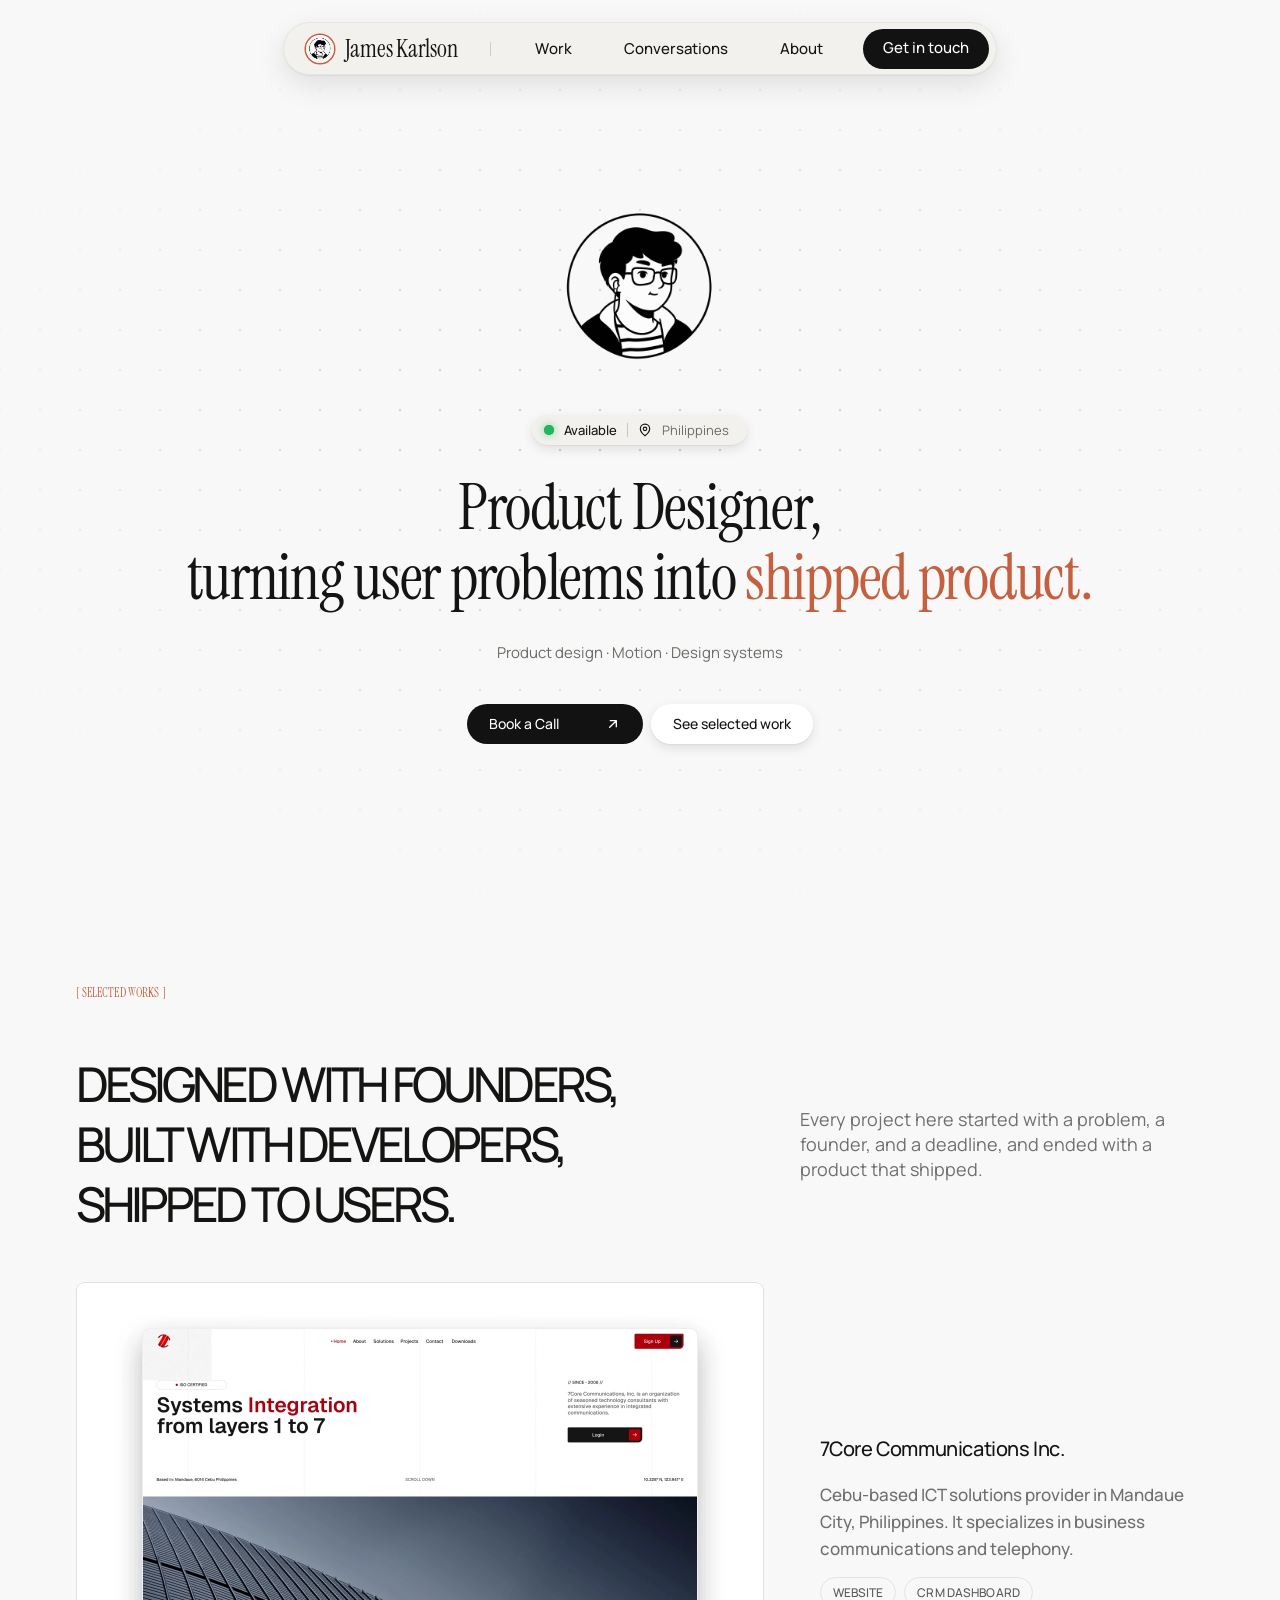
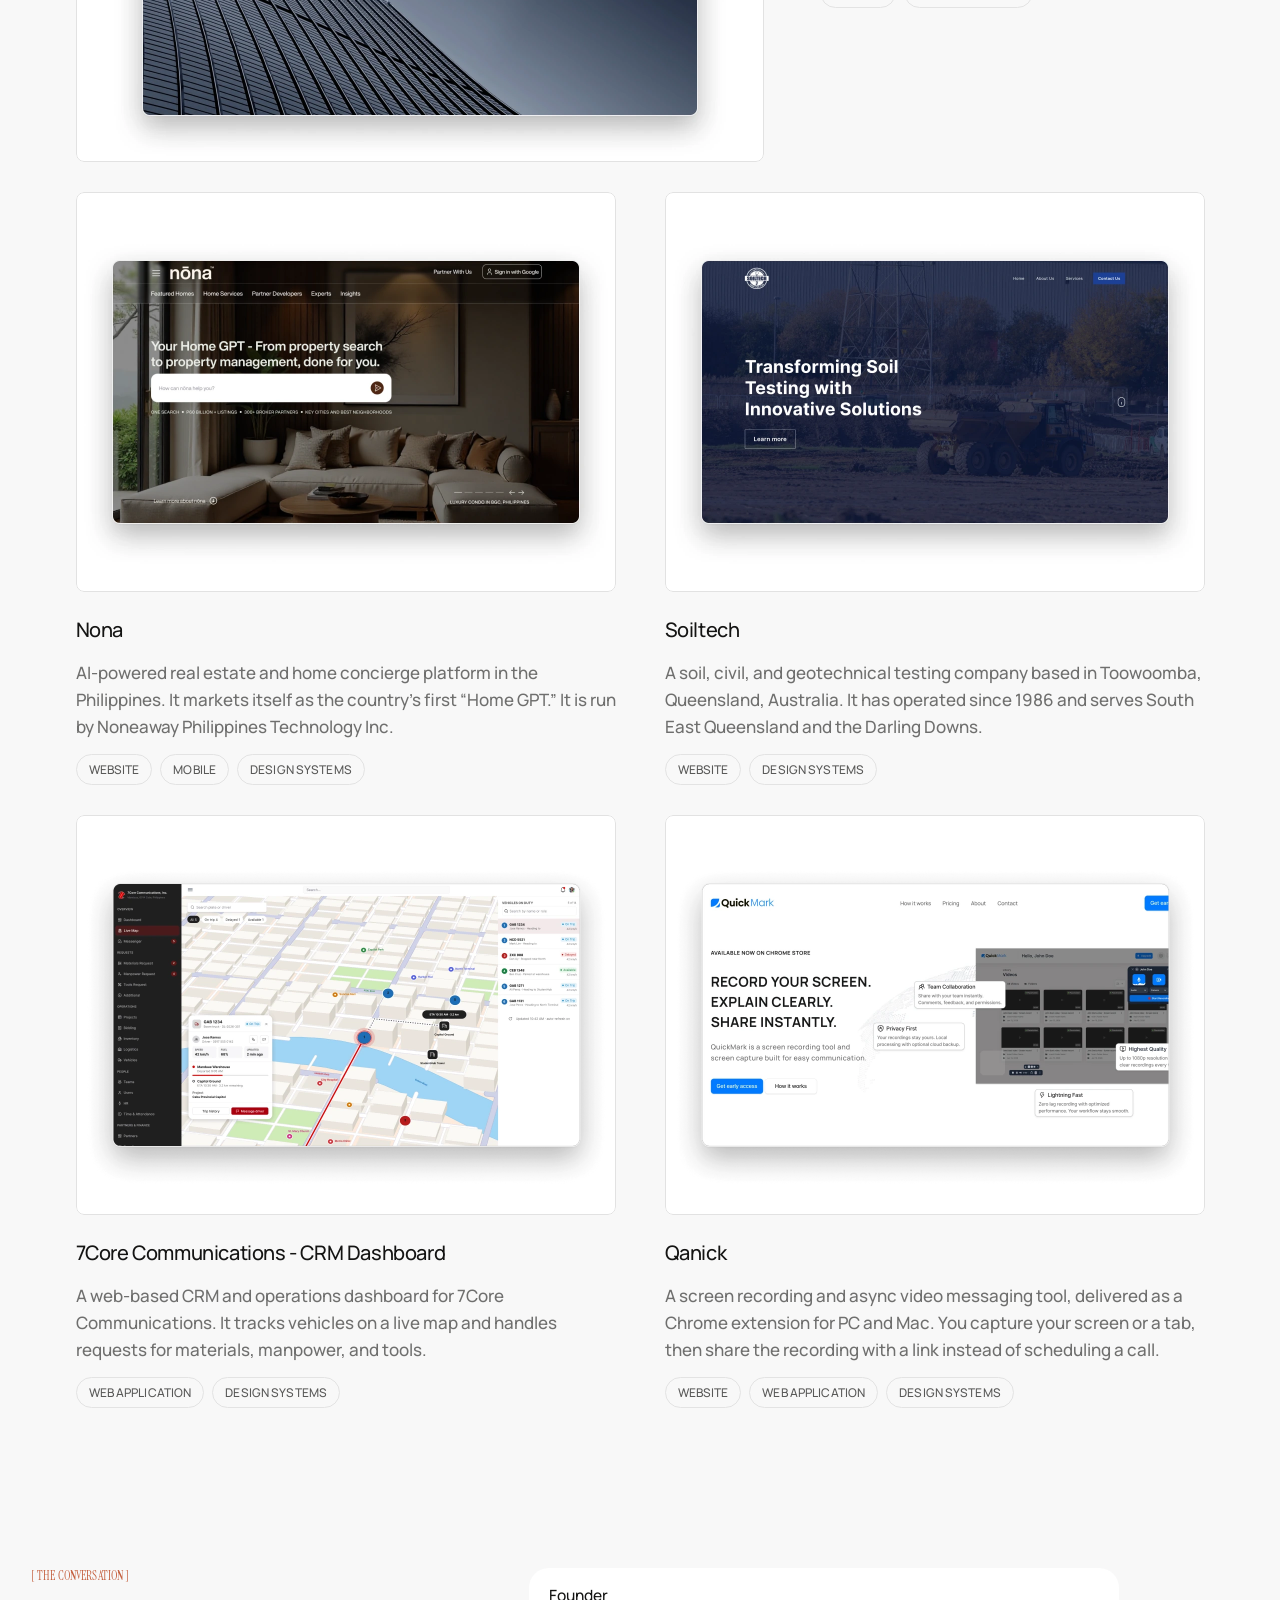
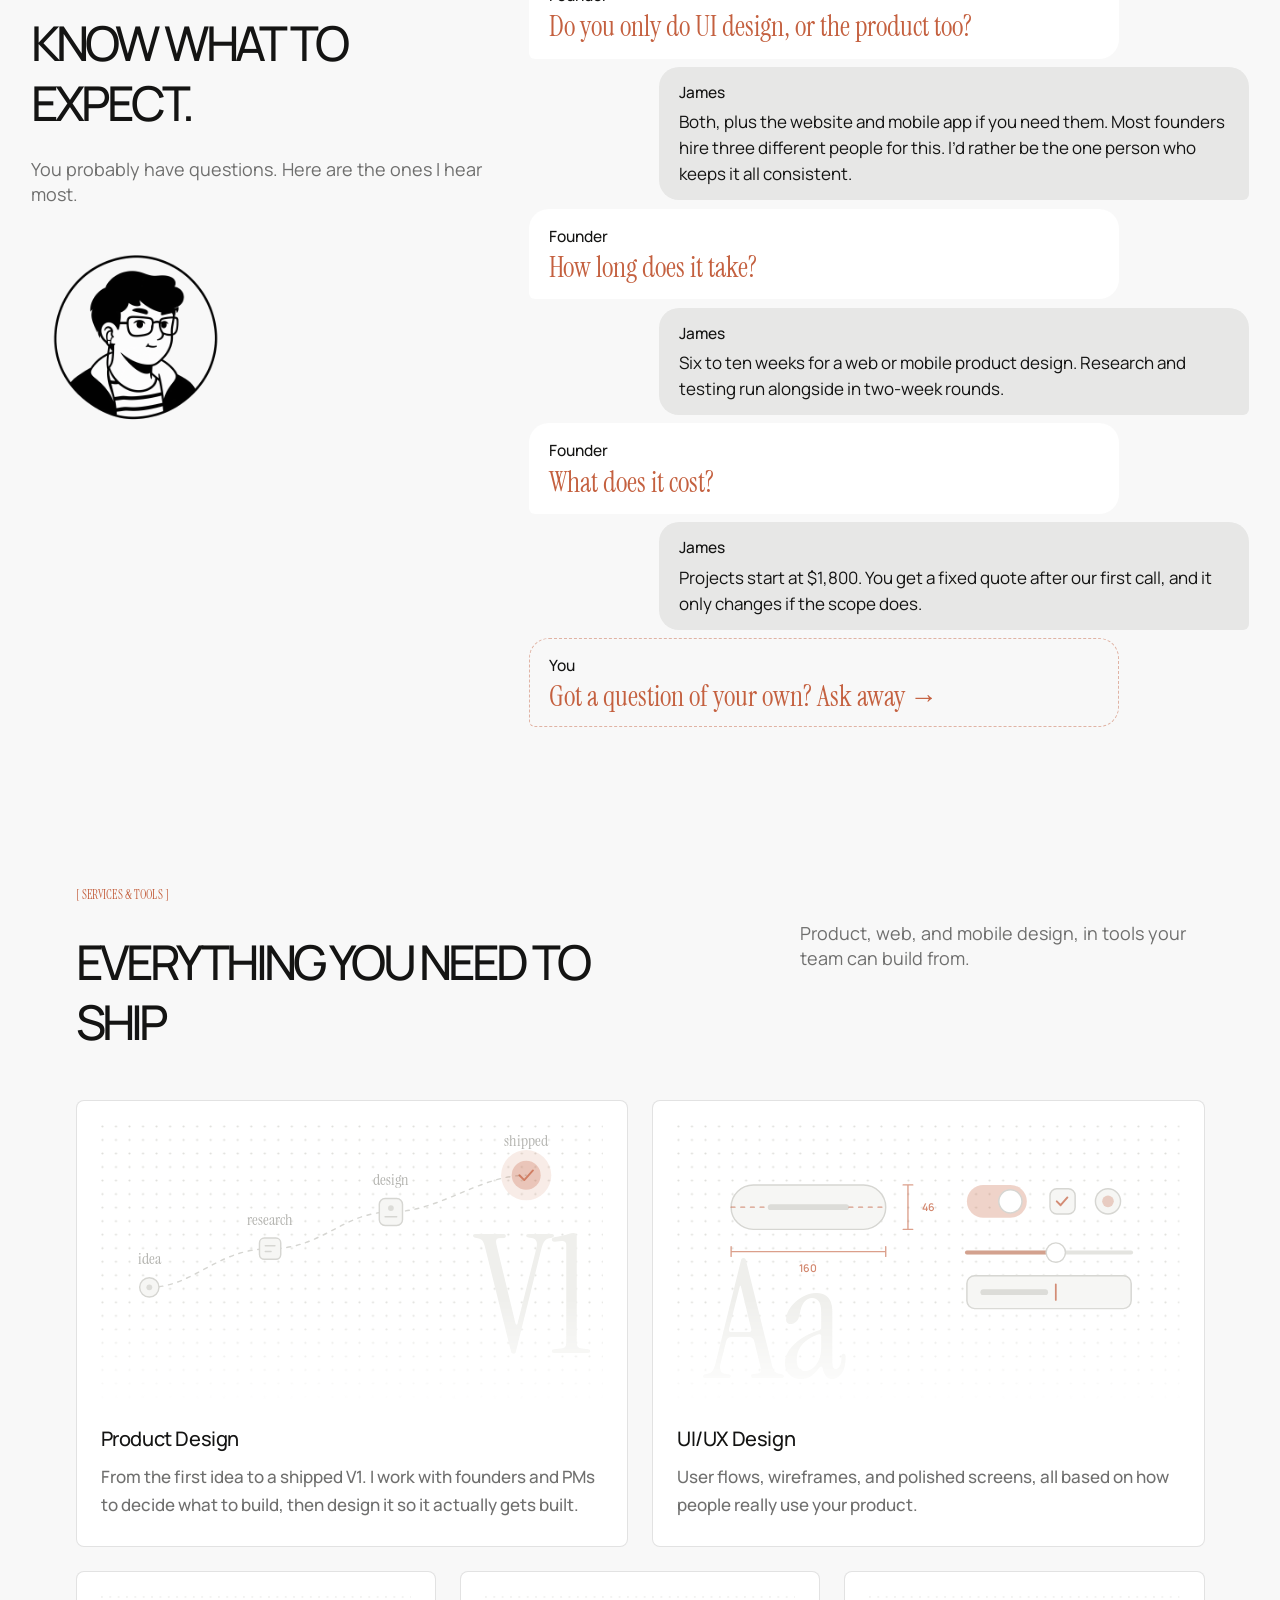
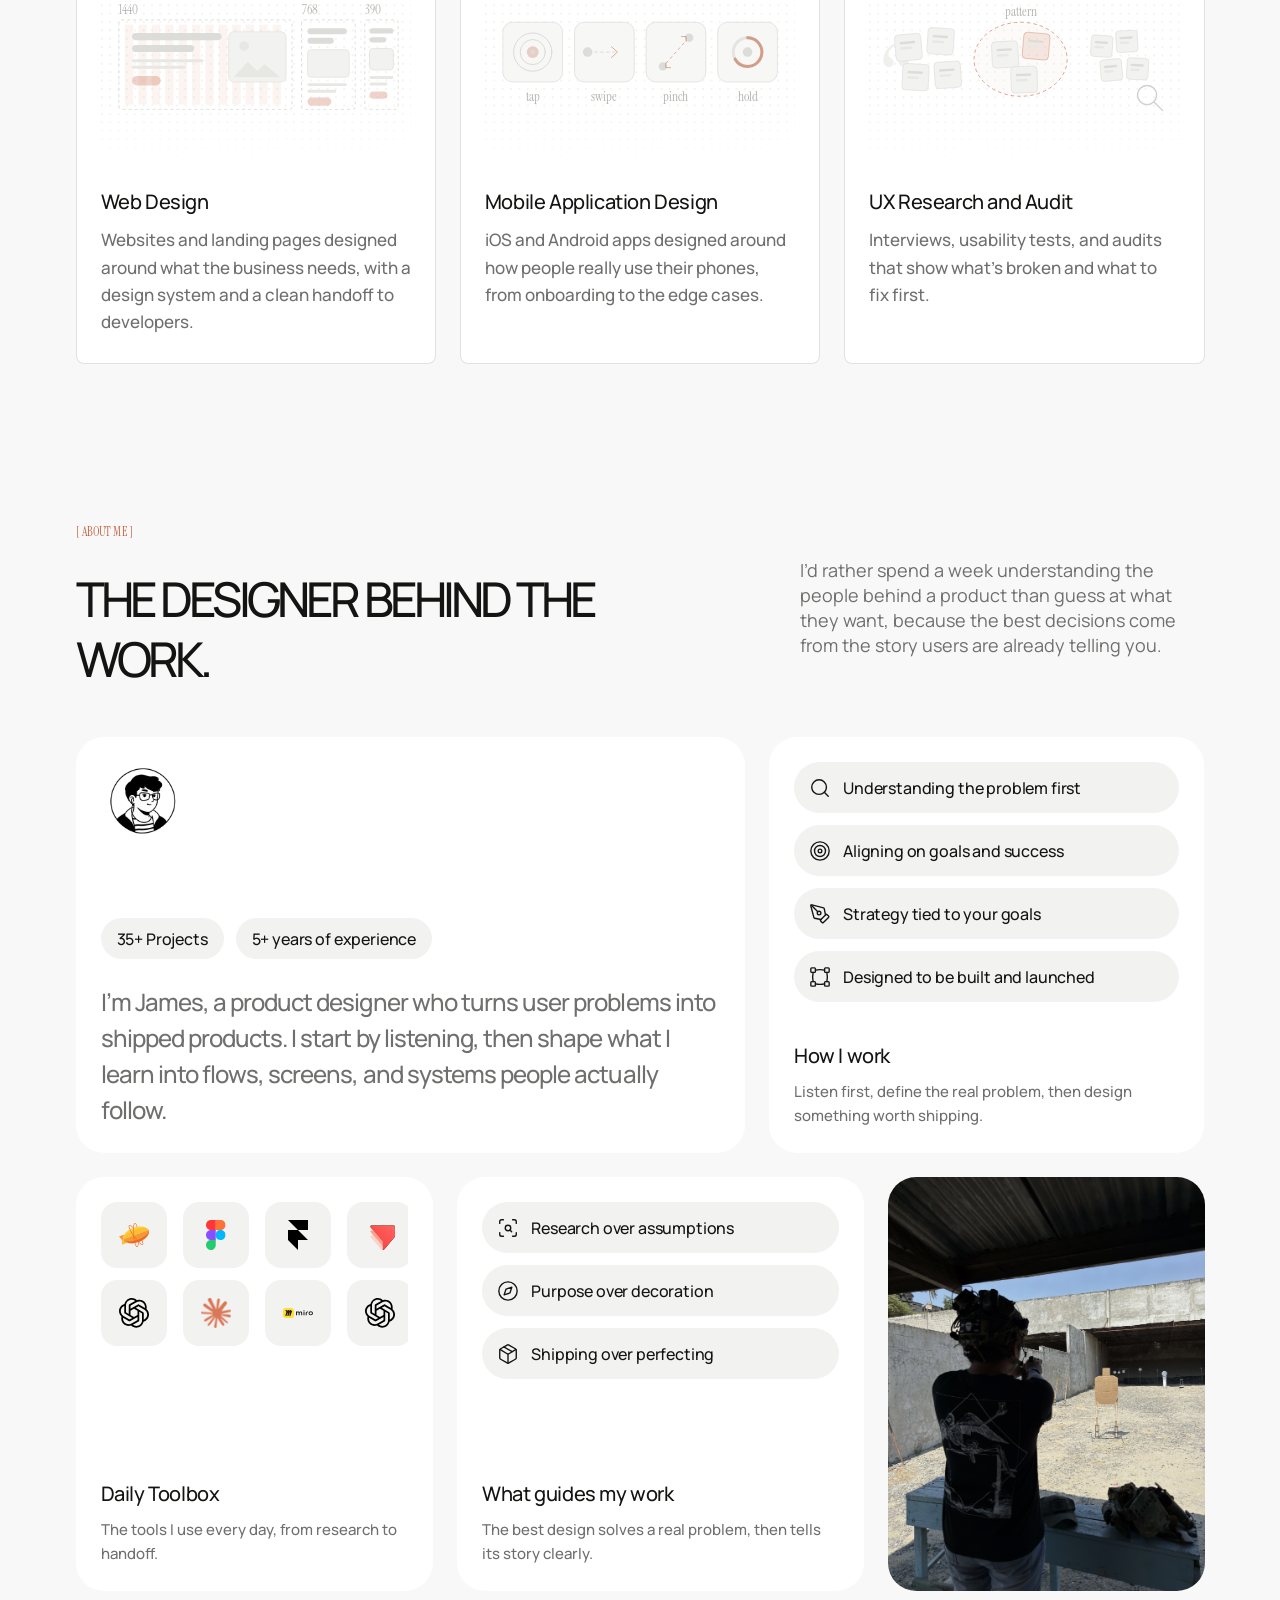
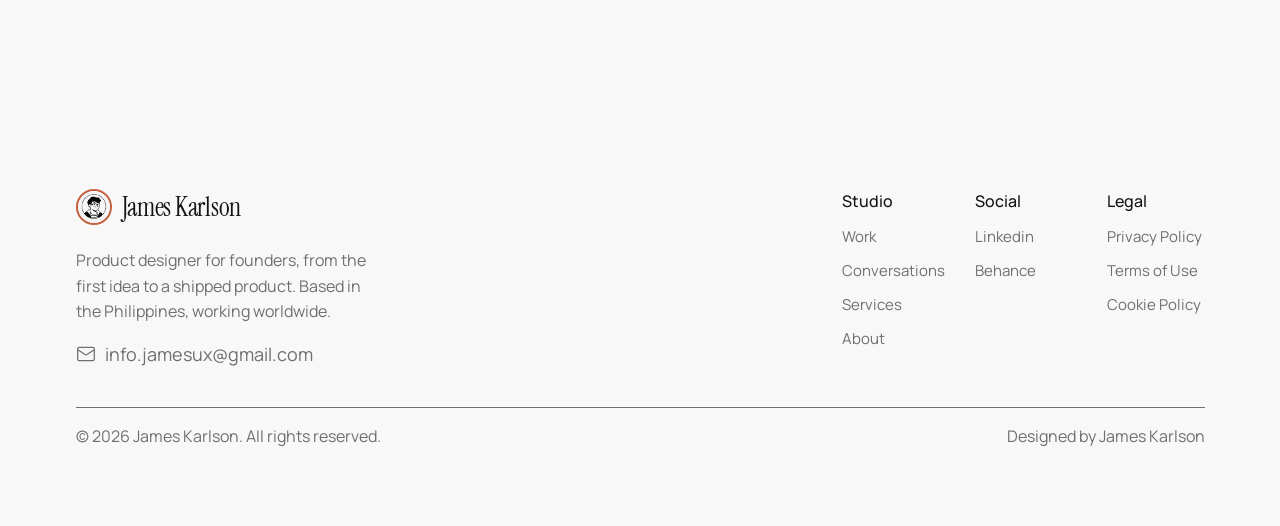
==== commit 4285d0c7: "Initial interactive features" ====
--- a/index.html
+++ b/index.html
@@ -22,12 +22,17 @@
         <span class="nav__name">James Karlson</span>
       </a>
       <span class="nav__divider" aria-hidden="true"></span>
-      <ul class="nav__links">
+      <ul class="nav__links" id="nav-links">
         <li><a href="#work">Work</a></li>
-        <li><a href="#interview">Interview</a></li>
+        <li><a href="#conversations">Conversations</a></li>
         <li><a href="#about">About</a></li>
+        <li class="nav__cta-li"><a href="mailto:info.jamesux@gmail.com">Get in touch</a></li>
       </ul>
       <a class="btn btn--dark nav__cta" href="mailto:info.jamesux@gmail.com">Get in touch</a>
+      <button class="nav__toggle" type="button" aria-label="Open menu" aria-expanded="false" aria-controls="nav-links">
+        <span></span>
+        <span></span>
+      </button>
     </nav>
   </header>
 
@@ -203,6 +208,12 @@
             <span class="bubble__who">James</span>
             <p class="bubble__a">Projects start at $1,800. You get a fixed quote after our first call, and it only changes if the scope does.</p>
           </li>
+          <li class="bubble bubble--cta" data-reveal>
+            <a class="bubble__cta" href="mailto:info.jamesux@gmail.com">
+              <span class="bubble__who">You</span>
+              <span class="bubble__q">Got a question of your own? Ask away →</span>
+            </a>
+          </li>
         </ol>
 
       </div>
@@ -238,6 +249,7 @@
                 <rect width="520" height="290" fill="url(#art-dots)"/>
                 <text class="big" x="508" y="236" text-anchor="end">V1</text>
                 <path class="line dash" d="M50 168C96 168 120 128 175 128S250 90 300 90S392 52 440 52"/>
+                <path class="draw" pathLength="1" d="M50 168C96 168 120 128 175 128S250 90 300 90S392 52 440 52"/>
                 <!-- idea -->
                 <circle class="node" cx="50" cy="168" r="10"/>
                 <circle class="bar-d" cx="50" cy="168" r="3"/>
@@ -252,9 +264,9 @@
                 <path class="line" d="M294 95h12"/>
                 <text class="lbl" x="300" y="62" text-anchor="middle">design</text>
                 <!-- shipped -->
-                <circle class="acc-soft" cx="440" cy="52" r="26"/>
-                <circle class="acc" cx="440" cy="52" r="15"/>
-                <path class="tick" d="M433 52l5 5 9-10"/>
+                <circle class="acc-soft pop" cx="440" cy="52" r="26"/>
+                <circle class="acc pop" cx="440" cy="52" r="15"/>
+                <path class="tick pop" d="M433 52l5 5 9-10"/>
                 <text class="lbl" x="440" y="22" text-anchor="middle">shipped</text>
               </svg>
             </div>
@@ -277,8 +289,8 @@
                 <text class="red-t" x="254" y="89">46</text>
                 <path class="red dash" d="M56 85h38M178 85h38"/>
                 <!-- toggle -->
-                <rect class="acc" x="300" y="62" width="62" height="34" rx="17"/>
-                <circle class="knob" cx="345" cy="79" r="12"/>
+                <rect class="acc t-track" x="300" y="62" width="62" height="34" rx="17"/>
+                <circle class="knob t-knob" cx="345" cy="79" r="12"/>
                 <!-- checkbox + radio -->
                 <rect class="node" x="386" y="66" width="26" height="26" rx="7"/>
                 <path class="tick" d="M393 79l4 4 7-8"/>
@@ -286,8 +298,8 @@
                 <circle class="acc" cx="446" cy="79" r="6"/>
                 <!-- slider -->
                 <path class="track" d="M300 132h170"/>
-                <path class="track-a" d="M300 132h92"/>
-                <circle class="knob" cx="392" cy="132" r="10"/>
+                <path class="track-a s-fill" d="M300 132h92"/>
+                <circle class="knob s-knob" cx="392" cy="132" r="10"/>
                 <!-- input field -->
                 <rect class="node" x="300" y="156" width="170" height="34" rx="8"/>
                 <rect class="bar-d" x="314" y="170" width="70" height="6" rx="3"/>
@@ -303,7 +315,7 @@
             <div class="service__art">
               <svg viewBox="0 0 520 290" aria-hidden="true" focusable="false">
                 <rect width="520" height="290" fill="url(#art-dots)"/>
-                <!-- 1440 -->
+                <g class="bp bp-1">
                 <text class="lbl lbl--s" x="30" y="30">1440</text>
                 <rect class="frame" x="30" y="40" width="290" height="150" rx="4"/>
                 <rect class="col" x="40" y="48" width="14" height="134"/>
@@ -326,7 +338,8 @@
                 <rect class="sk-in" x="214" y="60" width="96" height="84" rx="8"/>
                 <circle class="bar" cx="240" cy="84" r="8"/>
                 <path class="bar" d="M222 136l24-26 16 16 12-12 26 22z"/>
-                <!-- 768 -->
+                </g>
+                <g class="bp bp-2">
                 <text class="lbl lbl--s" x="336" y="30">768</text>
                 <rect class="frame" x="336" y="40" width="90" height="150" rx="4"/>
                 <rect class="bar-d" x="346" y="54" width="66" height="10" rx="5"/>
@@ -335,7 +348,8 @@
                 <rect class="bar" x="346" y="146" width="66" height="5" rx="2.5"/>
                 <rect class="bar" x="346" y="157" width="48" height="5" rx="2.5"/>
                 <rect class="acc" x="346" y="170" width="40" height="14" rx="7"/>
-                <!-- 390 -->
+                </g>
+                <g class="bp bp-3">
                 <text class="lbl lbl--s" x="442" y="30">390</text>
                 <rect class="frame" x="442" y="40" width="56" height="150" rx="4"/>
                 <rect class="bar-d" x="450" y="54" width="40" height="9" rx="4.5"/>
@@ -344,6 +358,7 @@
                 <rect class="bar" x="450" y="134" width="40" height="5" rx="2.5"/>
                 <rect class="bar" x="450" y="145" width="30" height="5" rx="2.5"/>
                 <rect class="acc" x="450" y="160" width="30" height="12" rx="6"/>
+                </g>
               </svg>
             </div>
             <h3 class="service__name">Web Design</h3>
@@ -357,28 +372,28 @@
                 <rect width="520" height="290" fill="url(#art-dots)"/>
                 <!-- tap -->
                 <rect class="sk" x="30" y="44" width="100" height="100" rx="16"/>
-                <circle class="line" cx="80" cy="94" r="32"/>
-                <circle class="line" cx="80" cy="94" r="21"/>
+                <circle class="line rip rip-1" cx="80" cy="94" r="32"/>
+                <circle class="line rip rip-2" cx="80" cy="94" r="21"/>
                 <circle class="acc" cx="80" cy="94" r="10"/>
                 <circle class="bar-d" cx="80" cy="94" r="4"/>
                 <text class="lbl lbl--s" x="80" y="176" text-anchor="middle">tap</text>
                 <!-- swipe -->
                 <rect class="sk" x="150" y="44" width="100" height="100" rx="16"/>
-                <circle class="bar-d" cx="172" cy="94" r="8"/>
+                <circle class="bar-d sw-dot" cx="172" cy="94" r="8"/>
                 <path class="line dash" d="M184 94h34"/>
                 <path class="red" d="M212 85l10 9-10 9"/>
                 <text class="lbl lbl--s" x="200" y="176" text-anchor="middle">swipe</text>
                 <!-- pinch -->
                 <rect class="sk" x="270" y="44" width="100" height="100" rx="16"/>
-                <circle class="bar-d" cx="298" cy="118" r="7"/>
-                <circle class="bar-d" cx="342" cy="70" r="7"/>
+                <circle class="bar-d pi-a" cx="298" cy="118" r="7"/>
+                <circle class="bar-d pi-b" cx="342" cy="70" r="7"/>
                 <path class="red dash" d="M304 112L336 76"/>
                 <path class="red" d="M311 120h-8v-8M329 68h8v8"/>
                 <text class="lbl lbl--s" x="320" y="176" text-anchor="middle">pinch</text>
                 <!-- hold -->
                 <rect class="sk" x="390" y="44" width="100" height="100" rx="16"/>
                 <circle class="ringt" cx="440" cy="94" r="24"/>
-                <circle class="ringa" cx="440" cy="94" r="24" stroke-dasharray="100 151" transform="rotate(-90 440 94)"/>
+                <circle class="ringa hold-ring" cx="440" cy="94" r="24" stroke-dasharray="100 151" transform="rotate(-90 440 94)"/>
                 <circle class="bar-d" cx="440" cy="94" r="8"/>
                 <text class="lbl lbl--s" x="440" y="176" text-anchor="middle">hold</text>
               </svg>
@@ -454,8 +469,10 @@
                   <rect class="bar" x="438" y="122" width="16" height="4" rx="2"/>
                 </g>
                 <!-- magnifier -->
-                <circle class="mag" cx="466" cy="166" r="16"/>
-                <path class="mag" d="M478 178l14 14"/>
+                <g class="mag-g">
+                  <circle class="mag" cx="466" cy="166" r="16"/>
+                  <path class="mag" d="M478 178l14 14"/>
+                </g>
               </svg>
             </div>
             <h3 class="service__name">UX Research and Audit</h3>
@@ -641,7 +658,7 @@
             <h3 class="footer__head">Studio</h3>
             <ul class="footer__list">
               <li><a href="#work">Work</a></li>
-              <li><a href="#interview">Conversation</a></li>
+              <li><a href="#conversations">Conversations</a></li>
               <li><a href="#services">Services</a></li>
               <li><a href="#about">About</a></li>
             </ul>
@@ -666,7 +683,7 @@
 
       <div class="footer__bottom">
         <p>© 2026 James Karlson. All rights reserved.</p>
-        <p>Designed by James Karlson</p>
+        <p><button class="footer__credit" type="button" aria-label="Designed by James Karlson. Press to send a little ship sailing.">Designed by James Karlson</button></p>
       </div>
 
     </div>
--- a/style.css
+++ b/style.css
@@ -45,6 +45,7 @@
 html {
   background: var(--bg);
   scroll-behavior: smooth;
+  -webkit-text-size-adjust: 100%;   /* stops iOS from inflating text */
 }
 
 body {
@@ -53,6 +54,7 @@
   color: var(--text);
   font-family: var(--sans);
   -webkit-font-smoothing: antialiased;
+  overflow-x: clip;                 /* no sideways scroll on phones */
 }
 
 a { color: inherit; text-decoration: none; }
@@ -207,10 +209,15 @@
   margin-left: 0;
 }
 
+/* ---------- Mobile menu button (hidden on desktop) ---------- */
+.nav__toggle { display: none; }
+.nav__cta-li { display: none; }
+
 /* ---------- Hero ---------- */
 .hero {
   position: relative;
   min-height: 100vh;
+  min-height: 100svh;        /* correct height on phones with a moving address bar */
   margin-top: -75px;         /* tuck under the sticky header */
   display: flex;
   align-items: center;
@@ -580,7 +587,7 @@
   gap: 8.5px;
 }
 
-.bubble { width: 590px; max-width: 100%; }
+.bubble { width: min(590px, 100%); }
 
 .bubble--founder {
   background: #fff;
@@ -589,7 +596,8 @@
 }
 
 .bubble--james {
-  margin-left: 130px;
+  margin-left: auto;                 /* right aligned, 130px narrower than the column */
+  width: min(590px, calc(100% - 130px));
   background: #e7e7e6;
   border-radius: 20px 20px 6px 20px;
   padding: 15px 20px 13px;
@@ -823,6 +831,13 @@
   .convo__avatar img { transition: none; }
 }
 
+/* ---------- Tablet / small laptop: smaller headings so nothing wraps awkwardly ---------- */
+@media (max-width: 1100px) {
+  :root { --head-size: 40px; --head-leading: 50px; }
+  .section-head--split { grid-template-columns: minmax(0, 1fr) 340px; }
+  .section-head__lead { max-width: 340px; }
+}
+
 /* ---------- Responsive placeholder (until your mobile frame exists) ---------- */
 @media (max-width: 900px) {
   :root {
@@ -836,19 +851,19 @@
   .section-lead { font-size: 16px; line-height: 23px; }
   .br-d { display: none; }
   .section-head { flex-direction: column; }
-  .section-head--split { grid-template-columns: 1fr; }
+  .section-head--split { grid-template-columns: minmax(0, 1fr); }
   .section-head--split .section-lead { grid-column: 1; grid-row: 3; margin-top: 16px; }
   .section-head__lead { max-width: none; margin-top: 0; }
 
-  .project--feature { grid-template-columns: 1fr; row-gap: 8px; margin-top: 32px; }
-
-  .work__grid { grid-template-columns: 1fr; row-gap: 48px; }
+  .project--feature { grid-template-columns: minmax(0, 1fr); row-gap: 8px; margin-top: 32px; }
+
+  .work__grid { grid-template-columns: minmax(0, 1fr); row-gap: 48px; }
 
   .convo { padding: 70px 0; }
-  .convo__grid { grid-template-columns: 1fr; row-gap: 40px; }
+  .convo__grid { grid-template-columns: minmax(0, 1fr); row-gap: 40px; }
   .convo__intro .section-lead { max-width: none; }
   .convo__avatar { width: 140px; height: 140px; margin-left: 0; }
-  .bubble--james { margin-left: 12%; }
+  .bubble--james { width: min(590px, 88%); }
   .bubble__q { font-size: 24px; }
 
   .services { padding: 70px 0 80px; }
@@ -866,13 +881,62 @@
     --space-sub-buttons: 32px;
   }
 
-  .services__grid { grid-template-columns: 1fr; }
+  .services__grid { grid-template-columns: minmax(0, 1fr); }
   .service:last-child { grid-column: span 1; }
 
   .nav { gap: 10px; padding-left: 14px; }
   .nav__name { font-size: 20px; }
-  .nav__divider,
-  .nav__links { display: none; }
+  .nav { position: relative; }
+  .nav__divider { display: none; }
+
+  /* hamburger button */
+  .nav__toggle {
+    position: relative;
+    display: block;
+    flex-shrink: 0;
+    width: 40px;
+    height: 40px;
+    margin-left: 2px;
+    padding: 0;
+    border: 0;
+    border-radius: 50%;
+    background: rgba(0, 0, 0, 0.06);
+    cursor: pointer;
+    transition: background-color 0.2s ease;
+  }
+  .nav__toggle:hover { background: rgba(0, 0, 0, 0.1); }
+  .nav__toggle span {
+    position: absolute;
+    left: 12px;
+    width: 16px;
+    height: 1.5px;
+    border-radius: 2px;
+    background: var(--text);
+    transition: transform 0.3s ease, top 0.3s ease;
+  }
+  .nav__toggle span:nth-child(1) { top: 16px; }
+  .nav__toggle span:nth-child(2) { top: 23px; }
+  .nav.is-open .nav__toggle span:nth-child(1) { top: 19.5px; transform: rotate(45deg); }
+  .nav.is-open .nav__toggle span:nth-child(2) { top: 19.5px; transform: rotate(-45deg); }
+
+  /* dropdown panel under the nav pill */
+  .nav__links {
+    position: absolute;
+    top: calc(100% + 10px);
+    left: 0;
+    right: 0;
+    display: none;
+    flex-direction: column;
+    align-items: stretch;
+    gap: 2px;
+    padding: 8px;
+    background: var(--surface);
+    border: 1px solid rgba(0, 0, 0, 0.05);
+    border-radius: 24px;
+    box-shadow: var(--shadow-soft);
+  }
+  .nav.is-open .nav__links { display: flex; }
+  .nav__links a { padding: 14px 16px; font-size: 16px; }
   .nav__cta { margin-left: 8px; }
 
   .hero { padding: 130px 20px 80px; }
@@ -905,6 +969,7 @@
 .about__row--bottom { grid-template-columns: minmax(0, 357fr) minmax(0, 406fr) minmax(0, 316fr); }
 
 .about-card {
+  min-width: 0;
   display: flex;
   flex-direction: column;
   min-height: 414px;
@@ -967,8 +1032,8 @@
   display: flex;
   align-items: center;
   gap: 12px;
-  height: 51px;
-  padding: 0 15px;
+  min-height: 51px;
+  padding: 10px 15px;
   background: var(--chip);
   border-radius: 999px;
   font-size: 16px;
@@ -1026,6 +1091,8 @@
 
 /* Daily Toolbox: two rows of tiles sliding in opposite directions */
 .marquee {
+  min-width: 0;
+  max-width: 100%;
   display: flex;
   flex-direction: column;
   gap: 12px;
@@ -1077,17 +1144,35 @@
   .photo--2 { animation: none; }
 }
 
+@media (max-width: 1000px) {
+  .about__row--top { grid-template-columns: minmax(0, 1fr); }
+  .about__row--bottom { grid-template-columns: repeat(2, minmax(0, 1fr)); }
+  .about-card--bio { min-height: 0; }
+  .about-card--photo { grid-column: 1 / -1; min-height: 380px; }
+}
+
 @media (max-width: 900px) {
   .about { padding: 40px 0 80px; }
   .about__rows { margin-top: 32px; }
-  .about__row--top,
-  .about__row--bottom { grid-template-columns: 1fr; }
-  .about-card,
-  .about-card--bio { min-height: 0; }
   .about-card__text { padding-top: 32px; }
   .about__chips { padding-top: 48px; }
+}
+
+@media (max-width: 720px) {
+  .about__row--bottom { grid-template-columns: minmax(0, 1fr); }
+  .about-card--photo { grid-column: auto; }
+  .about__bio { font-size: 22px; line-height: 32px; }
+}
+
+@media (max-width: 480px) {
+  .about-card { padding: 20px; }
   .about__bio { font-size: 20px; line-height: 30px; }
-  .about-card--photo { min-height: 380px; }
+  .section-title { font-size: 30px; }
+  .eyebrow { font-size: 11px; }
+  .project__name,
+  .service__name { font-size: 19px; }
+  .project__desc,
+  .service__desc { font-size: 16px; }
 }
 
 /* ---------- Footer (measured from the Figma frame) ---------- */
@@ -1207,6 +1292,184 @@
 }
 
 @media (max-width: 720px) {
+  .footer__list { gap: 4px; }
+  .footer__list a { display: inline-block; padding: 4px 0; }
   .footer__nav { grid-template-columns: repeat(2, minmax(0, 1fr)); row-gap: 32px; }
   .footer__bottom { flex-direction: column; }
+}
+
+@media (max-width: 420px) {
+  .nav__cta { display: none; }
+  .nav__cta-li { display: block; }
+  .nav__cta-li a {
+    margin-top: 4px;
+    background: #121212;
+    color: #fff;
+    text-align: center;
+  }
+  .nav__cta-li a:hover { background: #2a2a2a; }
+}
+
+/* ---------- Services: the drawings come alive on hover ---------- */
+.service__art .draw {
+  fill: none;
+  stroke: var(--accent);
+  stroke-width: 1.8;
+  stroke-linecap: round;
+  opacity: 0.55;
+  stroke-dasharray: 1;
+  stroke-dashoffset: 1;
+}
+
+@media (hover: hover) and (prefers-reduced-motion: no-preference) {
+  .service__art .pop, .service__art .t-knob, .service__art .s-knob, .service__art .rip,
+  .service__art .sw-dot, .service__art .pi-a, .service__art .pi-b, .service__art .hi,
+  .service__art .s-fill { transform-box: fill-box; transform-origin: center; }
+  .service__art .s-fill { transform-origin: left center; }
+
+  /* Product Design: the path draws itself, then the shipped node pops */
+  .service__art .draw { transition: stroke-dashoffset 1.3s cubic-bezier(0.22, 0.61, 0.36, 1); }
+  .service:hover .service__art .draw { stroke-dashoffset: 0; }
+  .service__art .pop { transition: transform 0.5s cubic-bezier(0.34, 1.56, 0.64, 1) 1.05s; }
+  .service:hover .service__art .pop { transform: scale(1.22); }
+
+  /* UI/UX: toggle flips, slider slides, caret blinks */
+  .service__art .t-knob, .service__art .s-knob, .service__art .s-fill { transition: transform 0.55s cubic-bezier(0.34, 1.56, 0.64, 1); }
+  .service__art .t-track { transition: opacity 0.4s ease; }
+  .service:hover .service__art .t-knob { transform: translateX(-33px); }
+  .service:hover .service__art .t-track { opacity: 0.1; }
+  .service:hover .service__art .s-knob { transform: translateX(58px); }
+  .service:hover .service__art .s-fill { transform: scaleX(1.63); }
+  .service:hover .service__art .caret { animation: caret-blink 1s steps(1) infinite; }
+
+  /* Web Design: the three breakpoints hop up one after another */
+  .service__art .bp { transition: transform 0.5s cubic-bezier(0.34, 1.56, 0.64, 1); }
+  .service:hover .service__art .bp-1 { transform: translateY(-6px); }
+  .service:hover .service__art .bp-2 { transform: translateY(-10px); transition-delay: 0.08s; }
+  .service:hover .service__art .bp-3 { transform: translateY(-14px); transition-delay: 0.16s; }
+
+  /* Mobile: tap ripples, swipe, pinch, hold */
+  .service:hover .service__art .rip { animation: ripple 1.6s ease-out infinite; }
+  .service:hover .service__art .rip-2 { animation-delay: 0.4s; }
+  .service:hover .service__art .sw-dot { animation: swipe-dot 1.5s cubic-bezier(0.45, 0, 0.2, 1) infinite; }
+  .service:hover .service__art .pi-a { animation: pinch-a 1.6s ease-in-out infinite; }
+  .service:hover .service__art .pi-b { animation: pinch-b 1.6s ease-in-out infinite; }
+  .service:hover .service__art .hold-ring { animation: hold-fill 2s ease-in-out infinite; }
+
+  /* UX Research: lasso marches, one note pops, magnifier hunts for the pattern */
+  .service:hover .service__art .lasso { animation: march 1.2s linear infinite; }
+  .service:hover .service__art .hi { animation: note-pop 1.1s ease-in-out infinite alternate; }
+  .service__art .mag-g { transition: transform 0.7s cubic-bezier(0.34, 1.56, 0.64, 1); }
+  .service:hover .service__art .mag-g { transform: translate(-40px, -30px); }
+}
+
+@keyframes caret-blink { 0%, 50% { opacity: 0.7; } 50.01%, 100% { opacity: 0; } }
+@keyframes ripple { 0% { transform: scale(0.55); opacity: 0.9; } 100% { transform: scale(1.25); opacity: 0; } }
+@keyframes swipe-dot { 0% { transform: translateX(0); opacity: 1; } 70% { transform: translateX(34px); opacity: 1; } 100% { transform: translateX(34px); opacity: 0; } }
+@keyframes pinch-a { 0%, 100% { transform: translate(0, 0); } 50% { transform: translate(14px, -16px); } }
+@keyframes pinch-b { 0%, 100% { transform: translate(0, 0); } 50% { transform: translate(-14px, 16px); } }
+@keyframes hold-fill { 0% { stroke-dasharray: 6 145; } 80%, 100% { stroke-dasharray: 151 0; } }
+@keyframes march { to { stroke-dashoffset: -44; } }
+@keyframes note-pop { from { transform: scale(1); } to { transform: scale(1.14); } }
+
+/* ---------- Conversation: James "types" before each answer ---------- */
+.bubble--james { position: relative; }
+
+.typing {
+  position: absolute;
+  left: 20px;
+  top: 52px;
+  display: none;
+  align-items: center;
+  gap: 5px;
+}
+
+.typing i {
+  width: 7px;
+  height: 7px;
+  border-radius: 50%;
+  background: #9b9b97;
+  animation: typing-bounce 1s ease-in-out infinite;
+}
+.typing i:nth-child(2) { animation-delay: 0.15s; }
+.typing i:nth-child(3) { animation-delay: 0.3s; }
+
+@keyframes typing-bounce {
+  0%, 60%, 100% { transform: translateY(0); opacity: 0.5; }
+  30%           { transform: translateY(-5px); opacity: 1; }
+}
+
+.bubble__a { transition: opacity 0.35s ease; }
+.js .bubble--james.is-typing .bubble__a { opacity: 0; }
+.js .bubble--james.is-typing .typing { display: flex; }
+
+/* "Got a question of your own?" bubble */
+.bubble--cta {
+  border: 1.5px dashed rgba(196, 96, 63, 0.45);
+  border-radius: 20px 20px 20px 6px;
+}
+
+.bubble__cta {
+  display: block;
+  padding: 15.5px 18.5px 14px;
+  border-radius: inherit;
+  transition: background-color 0.3s ease;
+}
+.bubble__cta:hover { background: #fff; }
+
+.bubble--cta .bubble__q {
+  display: block;
+  margin-top: 7px;
+}
+
+@media (max-width: 900px) {
+  .bubble--cta { width: min(590px, 100%); }
+}
+
+/* ---------- Footer: click "Designed by James Karlson" and a little ship sails across ---------- */
+.footer__bottom { position: relative; }
+
+.footer__credit {
+  padding: 0;
+  border: 0;
+  background: none;
+  font: inherit;
+  color: inherit;
+  cursor: pointer;
+  transition: color 0.2s ease;
+}
+.footer__credit:hover { color: var(--text); }
+
+.ship {
+  position: absolute;
+  top: -31px;                /* the waves sit right on the divider line */
+  left: 0;
+  width: 32px;
+  height: 32px;
+  color: var(--accent);
+  pointer-events: none;
+  animation: ship-sail 6s linear forwards;
+}
+
+.ship svg {
+  display: block;
+  width: 100%;
+  height: 100%;
+  animation: ship-bob 1.1s ease-in-out infinite;
+}
+
+@keyframes ship-sail {
+  0%   { transform: translateX(-48px); opacity: 0; }
+  6%   { opacity: 1; }
+  94%  { opacity: 1; }
+  100% { transform: translateX(var(--run, 1000px)); opacity: 0; }
+}
+
+@keyframes ship-bob {
+  0%, 100% { transform: translateY(0) rotate(-4deg); }
+  50%      { transform: translateY(2px) rotate(4deg); }
+}
+
+@media (prefers-reduced-motion: reduce) {
+  .ship { display: none; }
 }
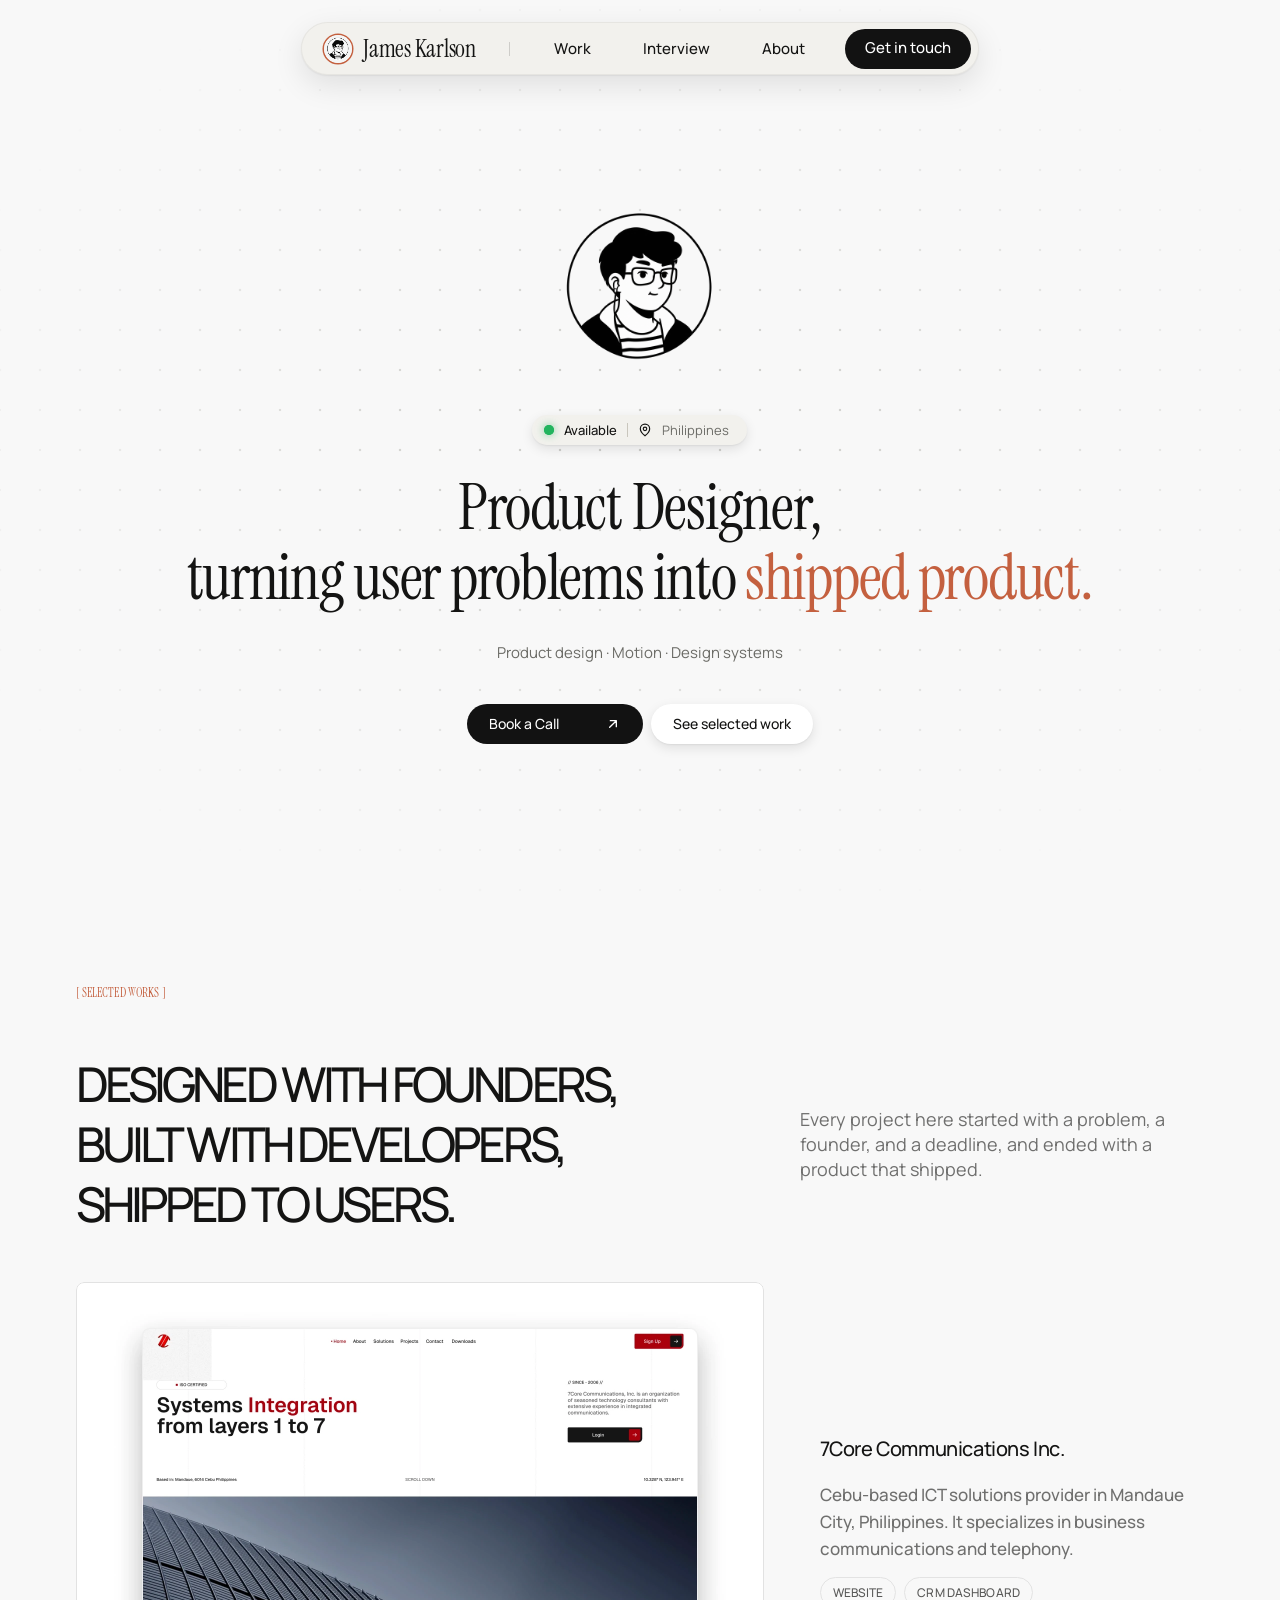
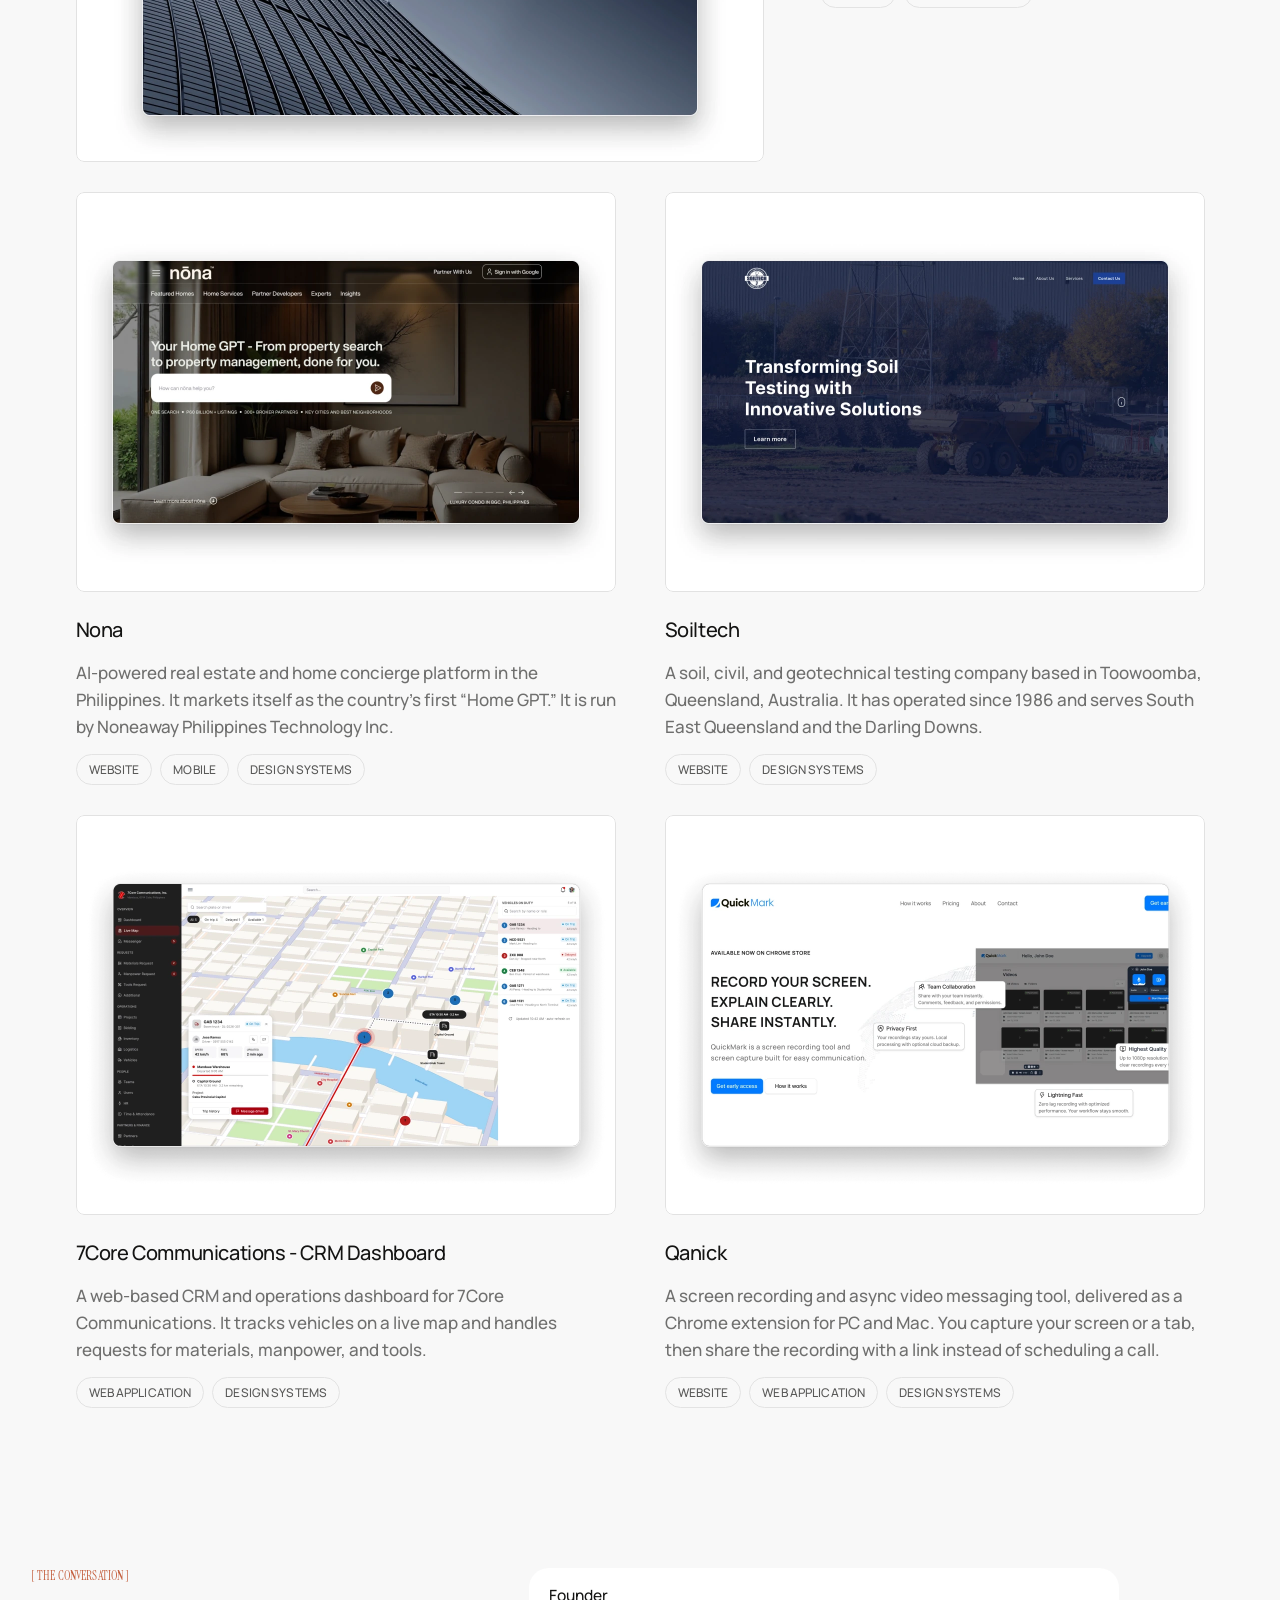
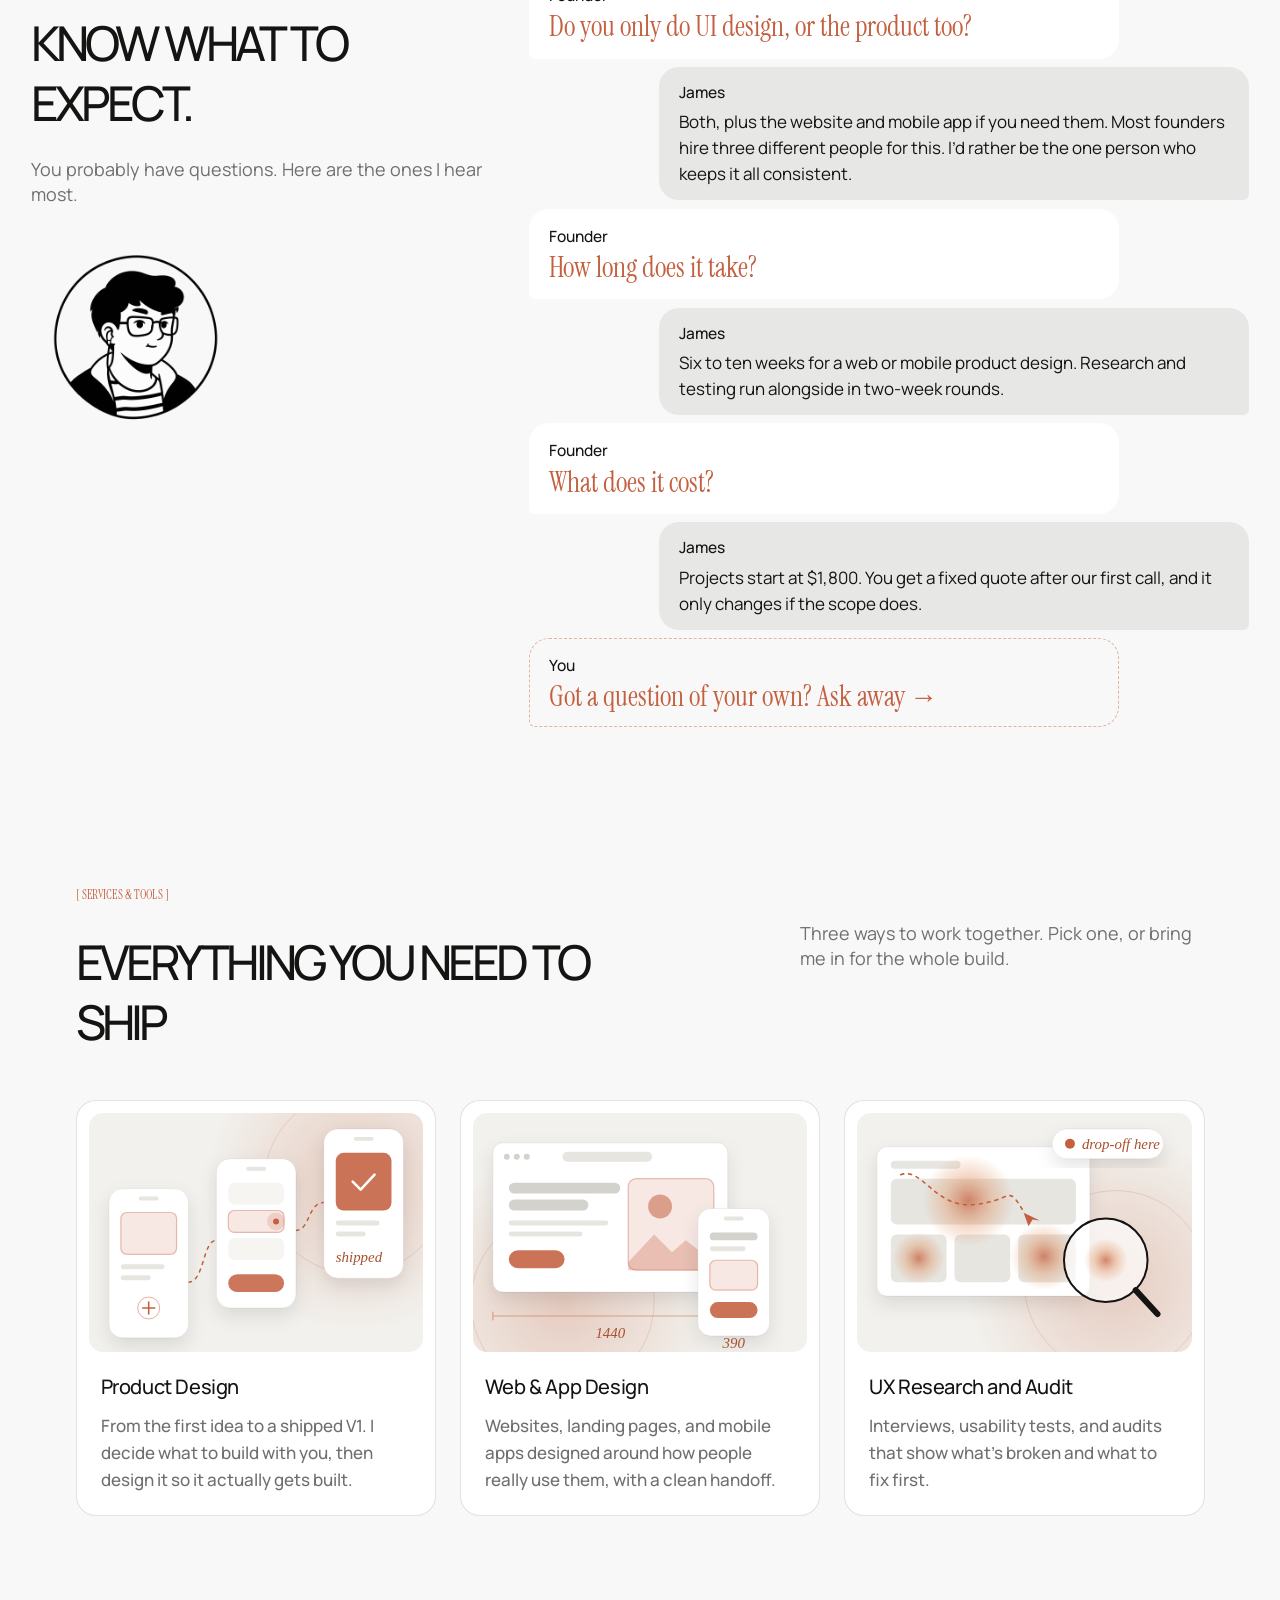
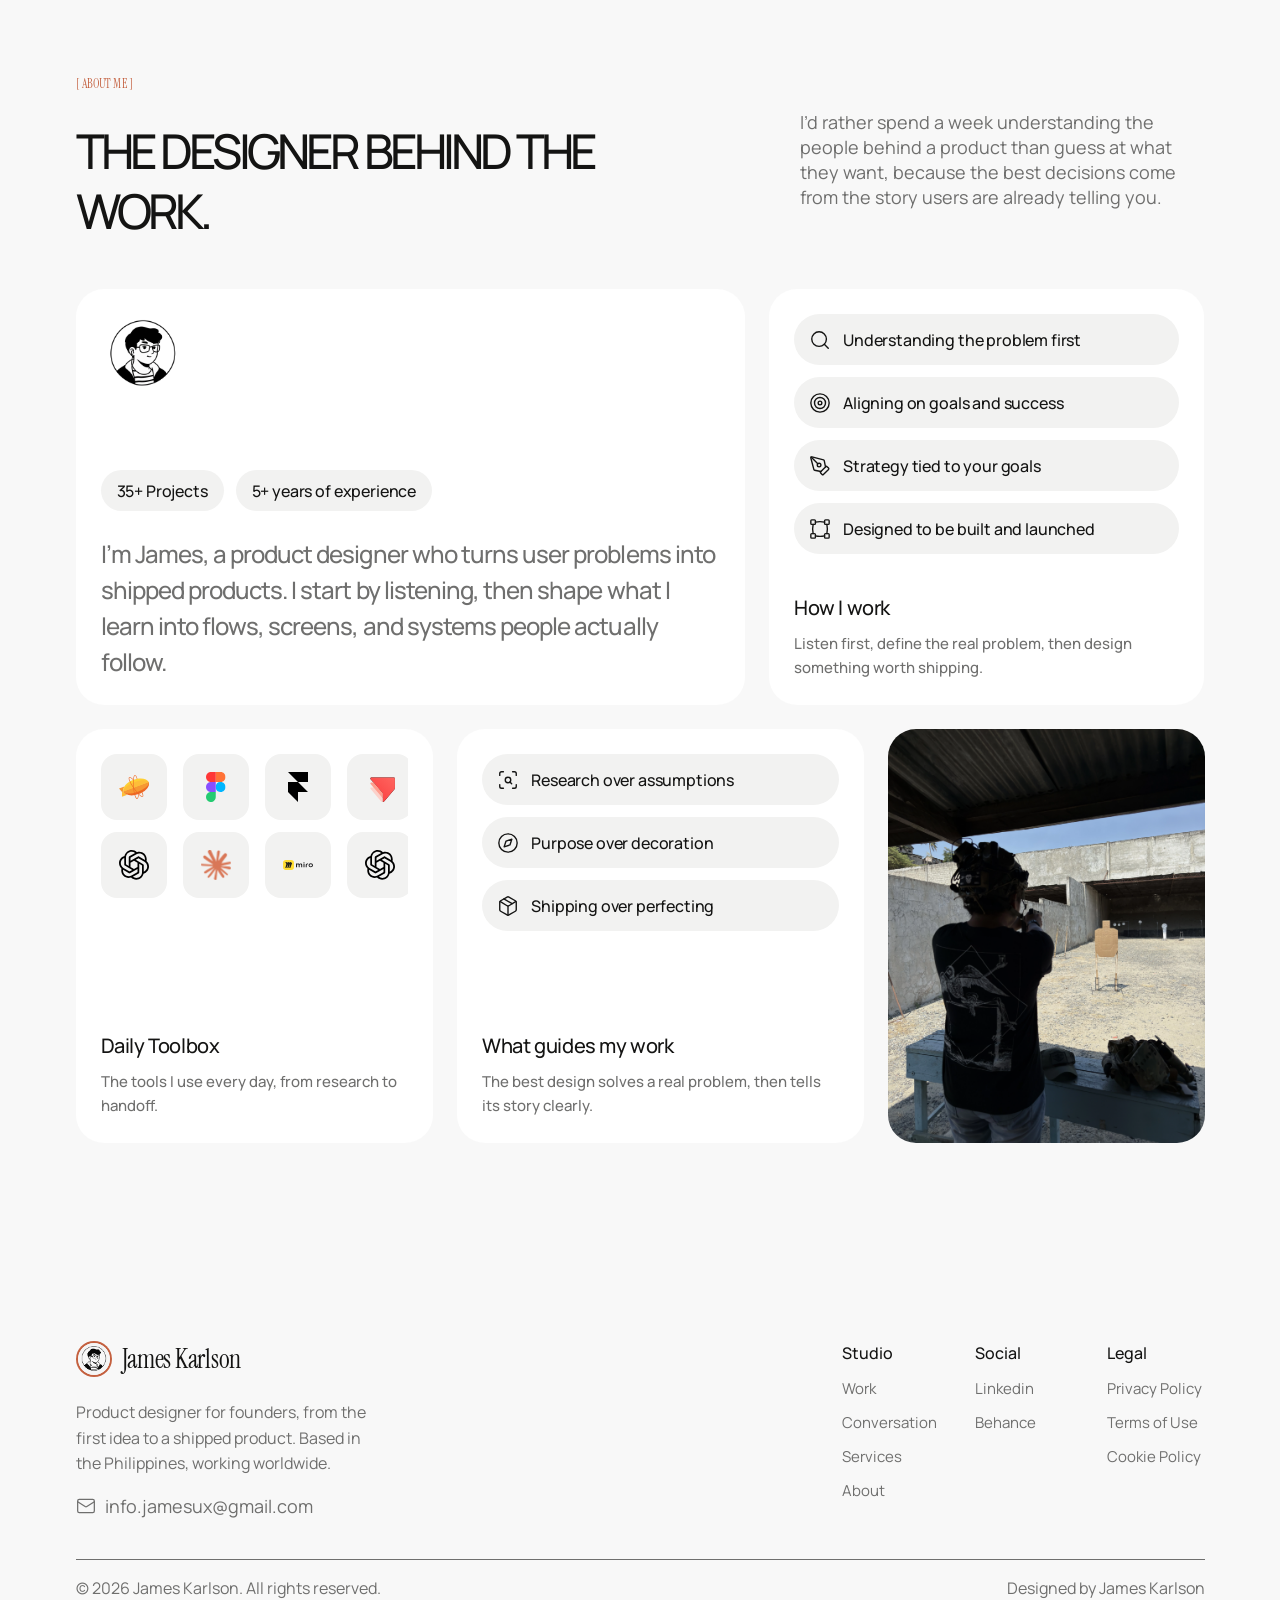
==== commit 4be00966: "Initial card features" ====
--- a/index.html
+++ b/index.html
@@ -24,7 +24,7 @@
       <span class="nav__divider" aria-hidden="true"></span>
       <ul class="nav__links" id="nav-links">
         <li><a href="#work">Work</a></li>
-        <li><a href="#conversations">Conversations</a></li>
+        <li><a href="#interview">Interview</a></li>
         <li><a href="#about">About</a></li>
         <li class="nav__cta-li"><a href="mailto:info.jamesux@gmail.com">Get in touch</a></li>
       </ul>
@@ -224,9 +224,9 @@
       <!-- shared dot-grid pattern used by the drawings below -->
       <svg class="art-defs" width="0" height="0" aria-hidden="true" focusable="false">
         <defs>
-          <pattern id="art-dots" width="14" height="14" patternUnits="userSpaceOnUse">
-            <circle cx="1.5" cy="1.5" r="1.1" fill="#dededa"/>
-          </pattern>
+          <filter id="sh" x="-20%" y="-20%" width="140%" height="150%"><feDropShadow dx="0" dy="8" stdDeviation="9" flood-color="#141413" flood-opacity=".10"/></filter>
+          <radialGradient id="glow"><stop offset="0" stop-color="#c4603f" stop-opacity=".26"/><stop offset="1" stop-color="#c4603f" stop-opacity="0"/></radialGradient>
+          <radialGradient id="hot"><stop offset="0" stop-color="#c4603f" stop-opacity=".75"/><stop offset=".55" stop-color="#e0915f" stop-opacity=".35"/><stop offset="1" stop-color="#e0915f" stop-opacity="0"/></radialGradient>
         </defs>
       </svg>
 
@@ -237,242 +237,95 @@
             <p class="eyebrow">[ Services &amp; Tools ]</p>
             <h2 class="section-title">Everything you need to<br class="br-d"> ship</h2>
           </div>
-          <p class="section-lead section-head__lead">Product, web, and mobile design, in tools your team can build from.</p>
+          <p class="section-lead section-head__lead">Three ways to work together. Pick one, or bring me in for the whole build.</p>
         </div>
 
         <div class="services__grid">
 
-          <!-- Product Design: from idea to shipped -->
-          <article class="service service--lg" data-reveal>
-            <div class="service__art">
-              <svg viewBox="0 0 520 290" aria-hidden="true" focusable="false">
-                <rect width="520" height="290" fill="url(#art-dots)"/>
-                <text class="big" x="508" y="236" text-anchor="end">V1</text>
-                <path class="line dash" d="M50 168C96 168 120 128 175 128S250 90 300 90S392 52 440 52"/>
-                <path class="draw" pathLength="1" d="M50 168C96 168 120 128 175 128S250 90 300 90S392 52 440 52"/>
-                <!-- idea -->
-                <circle class="node" cx="50" cy="168" r="10"/>
-                <circle class="bar-d" cx="50" cy="168" r="3"/>
-                <text class="lbl" x="50" y="144" text-anchor="middle">idea</text>
-                <!-- research -->
-                <rect class="node" x="164" y="117" width="22" height="22" rx="5"/>
-                <path class="line" d="M170 125h10M170 131h6"/>
-                <text class="lbl" x="175" y="104" text-anchor="middle">research</text>
-                <!-- design -->
-                <rect class="node" x="288" y="76" width="24" height="28" rx="6"/>
-                <circle class="bar-d" cx="300" cy="86" r="3"/>
-                <path class="line" d="M294 95h12"/>
-                <text class="lbl" x="300" y="62" text-anchor="middle">design</text>
-                <!-- shipped -->
-                <circle class="acc-soft pop" cx="440" cy="52" r="26"/>
-                <circle class="acc pop" cx="440" cy="52" r="15"/>
-                <path class="tick pop" d="M433 52l5 5 9-10"/>
-                <text class="lbl" x="440" y="22" text-anchor="middle">shipped</text>
-              </svg>
-            </div>
-            <h3 class="service__name">Product Design</h3>
-            <p class="service__desc">From the first idea to a shipped V1. I work with founders and PMs to decide what to build, then design it so it actually gets built.</p>
-          </article>
-
-          <!-- UI/UX Design: component spec sheet with redlines -->
-          <article class="service service--lg" data-reveal style="--d: 0.1s">
-            <div class="service__art">
-              <svg viewBox="0 0 520 290" aria-hidden="true" focusable="false">
-                <rect width="520" height="290" fill="url(#art-dots)"/>
-                <text class="big" x="30" y="262">Aa</text>
-                <!-- button with redlines -->
-                <rect class="node" x="56" y="62" width="160" height="46" rx="23"/>
-                <rect class="bar-d" x="94" y="82" width="84" height="6" rx="3"/>
-                <path class="red" d="M56 126v10M216 126v10M56 131h160"/>
-                <text class="red-t" x="136" y="152" text-anchor="middle">160</text>
-                <path class="red" d="M234 62h10M234 108h10M239 62v46"/>
-                <text class="red-t" x="254" y="89">46</text>
-                <path class="red dash" d="M56 85h38M178 85h38"/>
-                <!-- toggle -->
-                <rect class="acc t-track" x="300" y="62" width="62" height="34" rx="17"/>
-                <circle class="knob t-knob" cx="345" cy="79" r="12"/>
-                <!-- checkbox + radio -->
-                <rect class="node" x="386" y="66" width="26" height="26" rx="7"/>
-                <path class="tick" d="M393 79l4 4 7-8"/>
-                <circle class="node" cx="446" cy="79" r="13"/>
-                <circle class="acc" cx="446" cy="79" r="6"/>
-                <!-- slider -->
-                <path class="track" d="M300 132h170"/>
-                <path class="track-a s-fill" d="M300 132h92"/>
-                <circle class="knob s-knob" cx="392" cy="132" r="10"/>
-                <!-- input field -->
-                <rect class="node" x="300" y="156" width="170" height="34" rx="8"/>
-                <rect class="bar-d" x="314" y="170" width="70" height="6" rx="3"/>
-                <path class="caret" d="M392 165v16"/>
-              </svg>
-            </div>
-            <h3 class="service__name">UI/UX Design</h3>
-            <p class="service__desc">User flows, wireframes, and polished screens, all based on how people really use your product.</p>
-          </article>
-
-          <!-- Web Design: one layout, three breakpoints -->
           <article class="service" data-reveal>
             <div class="service__art">
-              <svg viewBox="0 0 520 290" aria-hidden="true" focusable="false">
-                <rect width="520" height="290" fill="url(#art-dots)"/>
-                <g class="bp bp-1">
-                <text class="lbl lbl--s" x="30" y="30">1440</text>
-                <rect class="frame" x="30" y="40" width="290" height="150" rx="4"/>
-                <rect class="col" x="40" y="48" width="14" height="134"/>
-                <rect class="col" x="62.5" y="48" width="14" height="134"/>
-                <rect class="col" x="85" y="48" width="14" height="134"/>
-                <rect class="col" x="107.5" y="48" width="14" height="134"/>
-                <rect class="col" x="130" y="48" width="14" height="134"/>
-                <rect class="col" x="152.5" y="48" width="14" height="134"/>
-                <rect class="col" x="175" y="48" width="14" height="134"/>
-                <rect class="col" x="197.5" y="48" width="14" height="134"/>
-                <rect class="col" x="220" y="48" width="14" height="134"/>
-                <rect class="col" x="242.5" y="48" width="14" height="134"/>
-                <rect class="col" x="265" y="48" width="14" height="134"/>
-                <rect class="col" x="287.5" y="48" width="14" height="134"/>
-                <rect class="bar-d" x="52" y="62" width="150" height="12" rx="6"/>
-                <rect class="bar-d" x="52" y="82" width="104" height="12" rx="6"/>
-                <rect class="bar" x="52" y="106" width="120" height="5" rx="2.5"/>
-                <rect class="bar" x="52" y="117" width="90" height="5" rx="2.5"/>
-                <rect class="acc" x="52" y="134" width="48" height="16" rx="8"/>
-                <rect class="sk-in" x="214" y="60" width="96" height="84" rx="8"/>
-                <circle class="bar" cx="240" cy="84" r="8"/>
-                <path class="bar" d="M222 136l24-26 16 16 12-12 26 22z"/>
+              <svg viewBox="0 0 336 240" aria-hidden="true" focusable="false">
+                <circle class="glow" cx="268" cy="70" r="150" fill="url(#glow)"/>
+                <circle cx="268" cy="70" r="92" fill="none" stroke="#c4603f" stroke-opacity=".2"/>
+                <path class="r flow" stroke-width="1.5" stroke-dasharray="3 5" d="M100 170C116 170 114 128 128 128M208 118C222 118 220 90 236 90"/>
+                <g class="ph ph-1">
+                  <rect class="p" x="20" y="76" width="80" height="150" rx="14"/>
+                  <rect class="b" x="50" y="84" width="20" height="4" rx="2"/>
+                  <rect class="a" x="32" y="100" width="56" height="42" rx="6"/>
+                  <rect class="b" x="32" y="152" width="44" height="5" rx="2.5"/><rect class="b" x="32" y="163" width="30" height="5" rx="2.5"/>
+                  <circle cx="60" cy="196" r="11" fill="#fff" stroke="#c4603f" stroke-opacity=".5"/><path class="r" stroke-width="1.6" d="M60 190v12M54 196h12"/>
                 </g>
-                <g class="bp bp-2">
-                <text class="lbl lbl--s" x="336" y="30">768</text>
-                <rect class="frame" x="336" y="40" width="90" height="150" rx="4"/>
-                <rect class="bar-d" x="346" y="54" width="66" height="10" rx="5"/>
-                <rect class="bar-d" x="346" y="70" width="44" height="10" rx="5"/>
-                <rect class="sk-in" x="346" y="90" width="70" height="46" rx="6"/>
-                <rect class="bar" x="346" y="146" width="66" height="5" rx="2.5"/>
-                <rect class="bar" x="346" y="157" width="48" height="5" rx="2.5"/>
-                <rect class="acc" x="346" y="170" width="40" height="14" rx="7"/>
+                <g class="ph ph-2">
+                  <rect class="p" x="128" y="46" width="80" height="150" rx="14"/>
+                  <rect class="b" x="158" y="54" width="20" height="4" rx="2"/>
+                  <rect fill="#f6f5f2" x="140" y="70" width="56" height="22" rx="6"/><rect class="a" x="140" y="98" width="56" height="22" rx="6"/><rect fill="#f6f5f2" x="140" y="126" width="56" height="22" rx="6"/>
+                  <circle cx="188" cy="109" r="9" fill="rgba(196,96,63,.18)"/><circle cx="188" cy="109" r="3" class="c"/>
+                  <rect class="c" opacity=".85" x="140" y="162" width="56" height="18" rx="9"/>
                 </g>
-                <g class="bp bp-3">
-                <text class="lbl lbl--s" x="442" y="30">390</text>
-                <rect class="frame" x="442" y="40" width="56" height="150" rx="4"/>
-                <rect class="bar-d" x="450" y="54" width="40" height="9" rx="4.5"/>
-                <rect class="bar-d" x="450" y="69" width="28" height="9" rx="4.5"/>
-                <rect class="sk-in" x="450" y="88" width="40" height="36" rx="6"/>
-                <rect class="bar" x="450" y="134" width="40" height="5" rx="2.5"/>
-                <rect class="bar" x="450" y="145" width="30" height="5" rx="2.5"/>
-                <rect class="acc" x="450" y="160" width="30" height="12" rx="6"/>
+                <g class="ph ph-3">
+                  <rect class="p" x="236" y="16" width="80" height="150" rx="14"/>
+                  <rect class="b" x="266" y="24" width="20" height="4" rx="2"/>
+                  <rect class="c" opacity=".88" x="248" y="40" width="56" height="58" rx="8"/>
+                  <path d="M265 69l8 8 14-15" fill="none" stroke="#fff" stroke-width="2.6" stroke-linecap="round" stroke-linejoin="round"/>
+                  <rect class="b" x="248" y="108" width="44" height="5" rx="2.5"/><rect class="b" x="248" y="119" width="30" height="5" rx="2.5"/>
+                  <text class="t" x="248" y="150">shipped</text>
                 </g>
               </svg>
             </div>
-            <h3 class="service__name">Web Design</h3>
-            <p class="service__desc">Websites and landing pages designed around what the business needs, with a design system and a clean handoff to developers.</p>
-          </article>
-
-          <!-- Mobile Application Design: gestures -->
+            <h3 class="service__name">Product Design</h3>
+            <p class="service__desc">From the first idea to a shipped V1. I decide what to build with you, then design it so it actually gets built.</p>
+          </article>
           <article class="service" data-reveal style="--d: 0.1s">
             <div class="service__art">
-              <svg viewBox="0 0 520 290" aria-hidden="true" focusable="false">
-                <rect width="520" height="290" fill="url(#art-dots)"/>
-                <!-- tap -->
-                <rect class="sk" x="30" y="44" width="100" height="100" rx="16"/>
-                <circle class="line rip rip-1" cx="80" cy="94" r="32"/>
-                <circle class="line rip rip-2" cx="80" cy="94" r="21"/>
-                <circle class="acc" cx="80" cy="94" r="10"/>
-                <circle class="bar-d" cx="80" cy="94" r="4"/>
-                <text class="lbl lbl--s" x="80" y="176" text-anchor="middle">tap</text>
-                <!-- swipe -->
-                <rect class="sk" x="150" y="44" width="100" height="100" rx="16"/>
-                <circle class="bar-d sw-dot" cx="172" cy="94" r="8"/>
-                <path class="line dash" d="M184 94h34"/>
-                <path class="red" d="M212 85l10 9-10 9"/>
-                <text class="lbl lbl--s" x="200" y="176" text-anchor="middle">swipe</text>
-                <!-- pinch -->
-                <rect class="sk" x="270" y="44" width="100" height="100" rx="16"/>
-                <circle class="bar-d pi-a" cx="298" cy="118" r="7"/>
-                <circle class="bar-d pi-b" cx="342" cy="70" r="7"/>
-                <path class="red dash" d="M304 112L336 76"/>
-                <path class="red" d="M311 120h-8v-8M329 68h8v8"/>
-                <text class="lbl lbl--s" x="320" y="176" text-anchor="middle">pinch</text>
-                <!-- hold -->
-                <rect class="sk" x="390" y="44" width="100" height="100" rx="16"/>
-                <circle class="ringt" cx="440" cy="94" r="24"/>
-                <circle class="ringa hold-ring" cx="440" cy="94" r="24" stroke-dasharray="100 151" transform="rotate(-90 440 94)"/>
-                <circle class="bar-d" cx="440" cy="94" r="8"/>
-                <text class="lbl lbl--s" x="440" y="176" text-anchor="middle">hold</text>
+              <svg viewBox="0 0 336 240" aria-hidden="true" focusable="false">
+                <circle class="glow" cx="90" cy="190" r="150" fill="url(#glow)"/>
+                <circle cx="90" cy="190" r="92" fill="none" stroke="#c4603f" stroke-opacity=".2"/>
+                <g class="br">
+                  <rect class="p" x="20" y="30" width="236" height="150" rx="10"/>
+                  <circle cx="34" cy="44" r="3" class="d"/><circle cx="44" cy="44" r="3" class="d"/><circle cx="54" cy="44" r="3" class="d"/>
+                  <rect class="b" x="90" y="39" width="90" height="10" rx="5"/>
+                  <rect class="d" x="36" y="70" width="112" height="11" rx="5.5"/><rect class="d" x="36" y="87" width="80" height="11" rx="5.5"/>
+                  <rect class="b" x="36" y="108" width="100" height="5" rx="2.5"/><rect class="b" x="36" y="119" width="74" height="5" rx="2.5"/>
+                  <rect class="c" opacity=".88" x="36" y="138" width="56" height="18" rx="9"/>
+                  <rect class="a" x="156" y="66" width="86" height="92" rx="8"/>
+                  <circle class="sun" cx="188" cy="94" r="12" fill="#c4603f" opacity=".55"/>
+                  <path d="M156 150l26-28 18 18 14-12 28 22v8H156z" fill="rgba(196,96,63,.3)"/>
+                </g>
+                <path class="r" stroke-width="1.2" opacity=".5" d="M20 200v8M256 200v8M20 204h236"/>
+                <text class="t" x="138" y="226" text-anchor="middle">1440</text>
+                <g class="ph-m">
+                  <rect class="p" x="226" y="96" width="72" height="128" rx="13"/>
+                  <rect class="b" x="252" y="104" width="20" height="4" rx="2"/>
+                  <rect class="d" x="238" y="120" width="48" height="8" rx="4"/><rect class="b" x="238" y="134" width="36" height="5" rx="2.5"/>
+                  <rect class="a" x="238" y="148" width="48" height="30" rx="6"/>
+                  <rect class="c" opacity=".88" x="238" y="190" width="48" height="16" rx="8"/>
+                </g>
+                <text class="t" x="262" y="236" text-anchor="middle">390</text>
               </svg>
             </div>
-            <h3 class="service__name">Mobile Application Design</h3>
-            <p class="service__desc">iOS and Android apps designed around how people really use their phones, from onboarding to the edge cases.</p>
-          </article>
-
-          <!-- UX Research and Audit: sticky-note clusters -->
+            <h3 class="service__name">Web &amp; App Design</h3>
+            <p class="service__desc">Websites, landing pages, and mobile apps designed around how people really use them, with a clean handoff.</p>
+          </article>
           <article class="service" data-reveal style="--d: 0.2s">
             <div class="service__art">
-              <svg viewBox="0 0 520 290" aria-hidden="true" focusable="false">
-                <rect width="520" height="290" fill="url(#art-dots)"/>
-                <text class="big" x="26" y="214">“</text>
-                <!-- cluster A -->
-                <g transform="rotate(-5 66 86)">
-                  <rect class="sk-in" x="44" y="64" width="44" height="44" rx="6"/>
-                  <rect class="bar-d" x="52" y="76" width="26" height="4" rx="2"/>
-                  <rect class="bar" x="52" y="85" width="20" height="4" rx="2"/>
+              <svg viewBox="0 0 336 240" aria-hidden="true" focusable="false">
+                <circle class="glow" cx="260" cy="170" r="150" fill="url(#glow)"/>
+                <circle cx="260" cy="170" r="92" fill="none" stroke="#c4603f" stroke-opacity=".2"/>
+                <rect class="p" x="20" y="34" width="214" height="150" rx="10"/>
+                <rect class="b" x="34" y="48" width="70" height="8" rx="4"/>
+                <rect class="b" x="34" y="66" width="186" height="46" rx="6"/>
+                <rect class="b" x="34" y="122" width="56" height="48" rx="6"/><rect class="b" x="98" y="122" width="56" height="48" rx="6"/><rect class="b" x="162" y="122" width="58" height="48" rx="6"/>
+                <circle class="hot hot-1" cx="112" cy="88" r="46" fill="url(#hot)"/><circle class="hot hot-2" cx="188" cy="144" r="34" fill="url(#hot)"/><circle class="hot hot-3" cx="62" cy="146" r="26" fill="url(#hot)"/>
+                <path class="r trail" stroke-width="1.6" stroke-dasharray="3 5" d="M44 62C66 54 78 96 118 92S150 70 168 100"/>
+                <path d="M168 100l3 14 5-6 7 2z" class="c" transform="rotate(-8 170 104)"/>
+                <g class="lens">
+                  <circle cx="250" cy="148" r="42" fill="#fff" fill-opacity=".7" stroke="#141413" stroke-width="2"/>
+                  <circle cx="250" cy="148" r="22" fill="url(#hot)"/>
+                  <path d="M280 178l22 24" stroke="#141413" stroke-width="6" stroke-linecap="round"/>
                 </g>
-                <g transform="rotate(4 120 76)">
-                  <rect class="sk-in" x="98" y="54" width="44" height="44" rx="6"/>
-                  <rect class="bar-d" x="106" y="66" width="26" height="4" rx="2"/>
-                  <rect class="bar" x="106" y="75" width="20" height="4" rx="2"/>
-                </g>
-                <g transform="rotate(3 78 136)">
-                  <rect class="sk-in" x="56" y="114" width="44" height="44" rx="6"/>
-                  <rect class="bar-d" x="64" y="126" width="26" height="4" rx="2"/>
-                  <rect class="bar" x="64" y="135" width="20" height="4" rx="2"/>
-                </g>
-                <g transform="rotate(-4 132 132)">
-                  <rect class="sk-in" x="110" y="110" width="44" height="44" rx="6"/>
-                  <rect class="bar-d" x="118" y="122" width="26" height="4" rx="2"/>
-                  <rect class="bar" x="118" y="131" width="20" height="4" rx="2"/>
-                </g>
-                <!-- cluster B, circled -->
-                <ellipse class="lasso" cx="254" cy="106" rx="78" ry="62"/>
-                <text class="lbl lbl--s" x="254" y="34" text-anchor="middle">pattern</text>
-                <g transform="rotate(-3 228 98)">
-                  <rect class="sk-in" x="206" y="76" width="44" height="44" rx="6"/>
-                  <rect class="bar-d" x="214" y="88" width="26" height="4" rx="2"/>
-                  <rect class="bar" x="214" y="97" width="20" height="4" rx="2"/>
-                </g>
-                <g transform="rotate(5 280 84)">
-                  <rect class="hi" x="258" y="62" width="44" height="44" rx="6"/>
-                  <rect class="bar-d" x="266" y="74" width="26" height="4" rx="2"/>
-                  <rect class="bar" x="266" y="83" width="20" height="4" rx="2"/>
-                </g>
-                <g transform="rotate(-2 260 140)">
-                  <rect class="sk-in" x="238" y="118" width="44" height="44" rx="6"/>
-                  <rect class="bar-d" x="246" y="130" width="26" height="4" rx="2"/>
-                  <rect class="bar" x="246" y="139" width="20" height="4" rx="2"/>
-                </g>
-                <!-- cluster C -->
-                <g transform="rotate(4 390 84)">
-                  <rect class="sk-in" x="372" y="66" width="36" height="36" rx="5"/>
-                  <rect class="bar-d" x="378" y="76" width="22" height="4" rx="2"/>
-                  <rect class="bar" x="378" y="84" width="16" height="4" rx="2"/>
-                </g>
-                <g transform="rotate(-3 432 76)">
-                  <rect class="sk-in" x="414" y="58" width="36" height="36" rx="5"/>
-                  <rect class="bar-d" x="420" y="68" width="22" height="4" rx="2"/>
-                  <rect class="bar" x="420" y="76" width="16" height="4" rx="2"/>
-                </g>
-                <g transform="rotate(-5 406 124)">
-                  <rect class="sk-in" x="388" y="106" width="36" height="36" rx="5"/>
-                  <rect class="bar-d" x="394" y="116" width="22" height="4" rx="2"/>
-                  <rect class="bar" x="394" y="124" width="16" height="4" rx="2"/>
-                </g>
-                <g transform="rotate(3 450 122)">
-                  <rect class="sk-in" x="432" y="104" width="36" height="36" rx="5"/>
-                  <rect class="bar-d" x="438" y="114" width="22" height="4" rx="2"/>
-                  <rect class="bar" x="438" y="122" width="16" height="4" rx="2"/>
-                </g>
-                <!-- magnifier -->
-                <g class="mag-g">
-                  <circle class="mag" cx="466" cy="166" r="16"/>
-                  <path class="mag" d="M478 178l14 14"/>
-                </g>
+                <rect class="p" x="196" y="16" width="112" height="30" rx="15"/>
+                <circle cx="214" cy="31" r="5" class="c"/>
+                <text class="t" x="226" y="36">drop-off here</text>
               </svg>
             </div>
             <h3 class="service__name">UX Research and Audit</h3>
@@ -480,7 +333,6 @@
           </article>
 
         </div>
-
       </div>
     </section>
     <!-- About me -->
@@ -658,7 +510,7 @@
             <h3 class="footer__head">Studio</h3>
             <ul class="footer__list">
               <li><a href="#work">Work</a></li>
-              <li><a href="#conversations">Conversations</a></li>
+              <li><a href="#interview">Conversation</a></li>
               <li><a href="#services">Services</a></li>
               <li><a href="#about">About</a></li>
             </ul>
--- a/style.css
+++ b/style.css
@@ -635,120 +635,41 @@
 
 .art-defs { position: absolute; }
 
-/* 6 columns: two big cards on top, three smaller cards underneath */
+/* three cards in a row, each with a layered illustration panel */
 .services__grid {
   display: grid;
-  grid-template-columns: repeat(6, minmax(0, 1fr));
+  grid-template-columns: repeat(3, minmax(0, 1fr));
   gap: 24px;
   margin-top: 48px;
 }
 
 .service {
-  grid-column: span 2;
-  padding: 24px 24px 28px;
+  padding: 12px 12px 22px;
   background: #fff;
   border: 1px solid var(--box-stroke);
-  border-radius: var(--box-radius);
-}
-
-.service--lg { grid-column: span 3; }
-
-/* the drawing fades out toward the bottom */
+  border-radius: 20px;
+}
+
 .service__art {
-  margin-bottom: 20px;
+  margin-bottom: 22px;
+  background: #f2f1ed;
+  border-radius: 14px;
   overflow: hidden;
-  -webkit-mask-image: linear-gradient(to bottom, #000 0%, #000 62%, transparent 100%);
-          mask-image: linear-gradient(to bottom, #000 0%, #000 62%, transparent 100%);
-}
-
-.service__art svg {
-  display: block;
-  width: 100%;
-  height: auto;
-  transition: transform 0.6s cubic-bezier(0.22, 0.61, 0.36, 1);
-}
-
-.service:hover .service__art svg { transform: translateY(-6px); }
-
-/* drawing styles: light grays, one terracotta accent */
-.service__art .node   { fill: #f6f6f4; stroke: #d6d6d2; stroke-width: 1.5; }
-.service__art .sk     { fill: #f7f7f5; stroke: #e0e0dc; stroke-width: 1.4; }
-.service__art .sk-in  { fill: #f2f2f0; stroke: #e0e0dc; stroke-width: 1.2; }
-.service__art .frame  { fill: none; stroke: #d6d6d2; stroke-width: 1.3; stroke-dasharray: 5 5; }
-.service__art .bar    { fill: #e7e7e4; }
-.service__art .bar-d  { fill: #dcdcd8; }
-.service__art .acc      { fill: var(--accent); opacity: 0.28; }
-.service__art .acc-soft { fill: var(--accent); opacity: 0.12; }
-.service__art .col      { fill: var(--accent); opacity: 0.07; }
-.service__art .line {
-  fill: none;
-  stroke: #d6d6d2;
-  stroke-width: 1.5;
-  stroke-linecap: round;
-  stroke-linejoin: round;
-}
-.service__art .dash { stroke-dasharray: 4 6; }
-.service__art .red {
-  fill: none;
-  stroke: var(--accent);
-  stroke-width: 1.4;
-  stroke-linecap: round;
-  stroke-linejoin: round;
-  opacity: 0.6;
-}
-.service__art .red-t {
-  fill: var(--accent);
-  font-family: var(--sans);
-  font-size: 11px;
-  font-weight: 600;
-  opacity: 0.75;
-}
-.service__art .tick {
-  fill: none;
-  stroke: var(--accent);
-  stroke-width: 2;
-  stroke-linecap: round;
-  stroke-linejoin: round;
-  opacity: 0.7;
-}
-.service__art .knob   { fill: #fff; stroke: #d6d6d2; stroke-width: 1.5; }
-.service__art .track  { fill: none; stroke: #e4e4e0; stroke-width: 4; stroke-linecap: round; }
-.service__art .track-a { fill: none; stroke: var(--accent); stroke-width: 4; stroke-linecap: round; opacity: 0.5; }
-.service__art .caret  { fill: none; stroke: var(--accent); stroke-width: 1.8; stroke-linecap: round; opacity: 0.7; }
-.service__art .ringt  { fill: none; stroke: #e4e4e0; stroke-width: 5; }
-.service__art .ringa  { fill: none; stroke: var(--accent); stroke-width: 5; stroke-linecap: round; opacity: 0.55; }
-.service__art .lasso {
-  fill: rgba(196, 96, 63, 0.04);
-  stroke: var(--accent);
-  stroke-width: 1.6;
-  stroke-dasharray: 6 5;
-  opacity: 0.6;
-}
-.service__art .hi {
-  fill: rgba(196, 96, 63, 0.14);
-  stroke: rgba(196, 96, 63, 0.45);
-  stroke-width: 1.2;
-}
-.service__art .mag {
-  fill: none;
-  stroke: #d0d0cc;
-  stroke-width: 2.4;
-  stroke-linecap: round;
-}
-.service__art .lbl {
-  fill: #b3b3af;
-  font-family: var(--serif);
-  font-size: 17px;
-}
-.service__art .lbl--s { font-size: 22px; }   /* bigger in the narrow cards so it stays readable */
-.service__art .big {
-  fill: #efefec;
-  font-family: var(--serif);
-  font-size: 170px;
-}
+}
+
+.service__art svg { display: block; width: 100%; height: auto; }
+
+/* drawing styles: warm grays, one terracotta spotlight */
+.service__art .p { fill: #fff; stroke: rgba(20, 20, 19, 0.07); stroke-width: 1; filter: url(#sh); }
+.service__art .b { fill: #e6e5e0; }
+.service__art .d { fill: #d3d2cc; }
+.service__art .a { fill: rgba(196, 96, 63, 0.14); stroke: rgba(196, 96, 63, 0.4); stroke-width: 1.2; }
+.service__art .c { fill: #c4603f; }
+.service__art .r { fill: none; stroke: #c4603f; stroke-linecap: round; stroke-linejoin: round; }
+.service__art .t { fill: #a9502f; font-family: var(--serif); font-style: italic; font-size: 15px; }
 
 .service__name {
-  margin: 0;
+  margin: 0 12px;
   font-family: var(--sans);
   font-weight: 500;
   font-size: var(--project-title-size);
@@ -758,7 +679,7 @@
 }
 
 .service__desc {
-  margin: 12px 0 0;
+  margin: 12px 12px 0;
   font-family: var(--sans);
   font-weight: 500;
   font-size: var(--project-body-size);
@@ -868,8 +789,7 @@
 
   .services { padding: 70px 0 80px; }
   .services__grid { grid-template-columns: repeat(2, minmax(0, 1fr)); margin-top: 32px; }
-  .service,
-  .service--lg { grid-column: span 1; }
+  .service { grid-column: span 1; }
   .service:last-child { grid-column: span 2; }
 }
 
@@ -1310,67 +1230,37 @@
   .nav__cta-li a:hover { background: #2a2a2a; }
 }
 
-/* ---------- Services: the drawings come alive on hover ---------- */
-.service__art .draw {
-  fill: none;
-  stroke: var(--accent);
-  stroke-width: 1.8;
-  stroke-linecap: round;
-  opacity: 0.55;
-  stroke-dasharray: 1;
-  stroke-dashoffset: 1;
-}
-
+/* ---------- Services: the layers move on hover ---------- */
 @media (hover: hover) and (prefers-reduced-motion: no-preference) {
-  .service__art .pop, .service__art .t-knob, .service__art .s-knob, .service__art .rip,
-  .service__art .sw-dot, .service__art .pi-a, .service__art .pi-b, .service__art .hi,
-  .service__art .s-fill { transform-box: fill-box; transform-origin: center; }
-  .service__art .s-fill { transform-origin: left center; }
-
-  /* Product Design: the path draws itself, then the shipped node pops */
-  .service__art .draw { transition: stroke-dashoffset 1.3s cubic-bezier(0.22, 0.61, 0.36, 1); }
-  .service:hover .service__art .draw { stroke-dashoffset: 0; }
-  .service__art .pop { transition: transform 0.5s cubic-bezier(0.34, 1.56, 0.64, 1) 1.05s; }
-  .service:hover .service__art .pop { transform: scale(1.22); }
-
-  /* UI/UX: toggle flips, slider slides, caret blinks */
-  .service__art .t-knob, .service__art .s-knob, .service__art .s-fill { transition: transform 0.55s cubic-bezier(0.34, 1.56, 0.64, 1); }
-  .service__art .t-track { transition: opacity 0.4s ease; }
-  .service:hover .service__art .t-knob { transform: translateX(-33px); }
-  .service:hover .service__art .t-track { opacity: 0.1; }
-  .service:hover .service__art .s-knob { transform: translateX(58px); }
-  .service:hover .service__art .s-fill { transform: scaleX(1.63); }
-  .service:hover .service__art .caret { animation: caret-blink 1s steps(1) infinite; }
-
-  /* Web Design: the three breakpoints hop up one after another */
-  .service__art .bp { transition: transform 0.5s cubic-bezier(0.34, 1.56, 0.64, 1); }
-  .service:hover .service__art .bp-1 { transform: translateY(-6px); }
-  .service:hover .service__art .bp-2 { transform: translateY(-10px); transition-delay: 0.08s; }
-  .service:hover .service__art .bp-3 { transform: translateY(-14px); transition-delay: 0.16s; }
-
-  /* Mobile: tap ripples, swipe, pinch, hold */
-  .service:hover .service__art .rip { animation: ripple 1.6s ease-out infinite; }
-  .service:hover .service__art .rip-2 { animation-delay: 0.4s; }
-  .service:hover .service__art .sw-dot { animation: swipe-dot 1.5s cubic-bezier(0.45, 0, 0.2, 1) infinite; }
-  .service:hover .service__art .pi-a { animation: pinch-a 1.6s ease-in-out infinite; }
-  .service:hover .service__art .pi-b { animation: pinch-b 1.6s ease-in-out infinite; }
-  .service:hover .service__art .hold-ring { animation: hold-fill 2s ease-in-out infinite; }
-
-  /* UX Research: lasso marches, one note pops, magnifier hunts for the pattern */
-  .service:hover .service__art .lasso { animation: march 1.2s linear infinite; }
-  .service:hover .service__art .hi { animation: note-pop 1.1s ease-in-out infinite alternate; }
-  .service__art .mag-g { transition: transform 0.7s cubic-bezier(0.34, 1.56, 0.64, 1); }
-  .service:hover .service__art .mag-g { transform: translate(-40px, -30px); }
-}
-
-@keyframes caret-blink { 0%, 50% { opacity: 0.7; } 50.01%, 100% { opacity: 0; } }
-@keyframes ripple { 0% { transform: scale(0.55); opacity: 0.9; } 100% { transform: scale(1.25); opacity: 0; } }
-@keyframes swipe-dot { 0% { transform: translateX(0); opacity: 1; } 70% { transform: translateX(34px); opacity: 1; } 100% { transform: translateX(34px); opacity: 0; } }
-@keyframes pinch-a { 0%, 100% { transform: translate(0, 0); } 50% { transform: translate(14px, -16px); } }
-@keyframes pinch-b { 0%, 100% { transform: translate(0, 0); } 50% { transform: translate(-14px, 16px); } }
-@keyframes hold-fill { 0% { stroke-dasharray: 6 145; } 80%, 100% { stroke-dasharray: 151 0; } }
-@keyframes march { to { stroke-dashoffset: -44; } }
-@keyframes note-pop { from { transform: scale(1); } to { transform: scale(1.14); } }
+  .service__art .ph, .service__art .br, .service__art .ph-m, .service__art .lens,
+  .service__art .hot, .service__art .glow, .service__art .sun { transform-box: fill-box; transform-origin: center; }
+
+  .service__art .ph, .service__art .br, .service__art .ph-m, .service__art .lens, .service__art .glow, .service__art .sun {
+    transition: transform 0.6s cubic-bezier(0.34, 1.56, 0.64, 1);
+  }
+  .service:hover .service__art .glow { transform: scale(1.12); }
+
+  /* Product Design: the three screens climb, the path keeps moving */
+  .service:hover .service__art .ph-1 { transform: translateY(-4px); }
+  .service:hover .service__art .ph-2 { transform: translateY(-9px); transition-delay: 0.07s; }
+  .service:hover .service__art .ph-3 { transform: translateY(-14px); transition-delay: 0.14s; }
+  .service:hover .service__art .flow { animation: flow-march 1s linear infinite; }
+
+  /* Web & App: the phone slides in over the browser */
+  .service:hover .service__art .br { transform: translateY(-4px); }
+  .service:hover .service__art .ph-m { transform: translate(-14px, -8px); }
+  .service:hover .service__art .sun { transform: scale(1.25); }
+
+  /* UX Research: the heat pulses, the lens hunts for the hot spot */
+  .service:hover .service__art .hot { animation: heat-pulse 1.2s ease-in-out infinite alternate; }
+  .service:hover .service__art .hot-2 { animation-delay: 0.2s; }
+  .service:hover .service__art .hot-3 { animation-delay: 0.4s; }
+  .service:hover .service__art .lens { transform: translate(-96px, -62px); }
+  .service:hover .service__art .trail { animation: flow-march 1s linear infinite; }
+}
+
+@keyframes flow-march { to { stroke-dashoffset: -16; } }
+@keyframes heat-pulse { from { transform: scale(0.9); } to { transform: scale(1.18); } }
 
 /* ---------- Conversation: James "types" before each answer ---------- */
 .bubble--james { position: relative; }
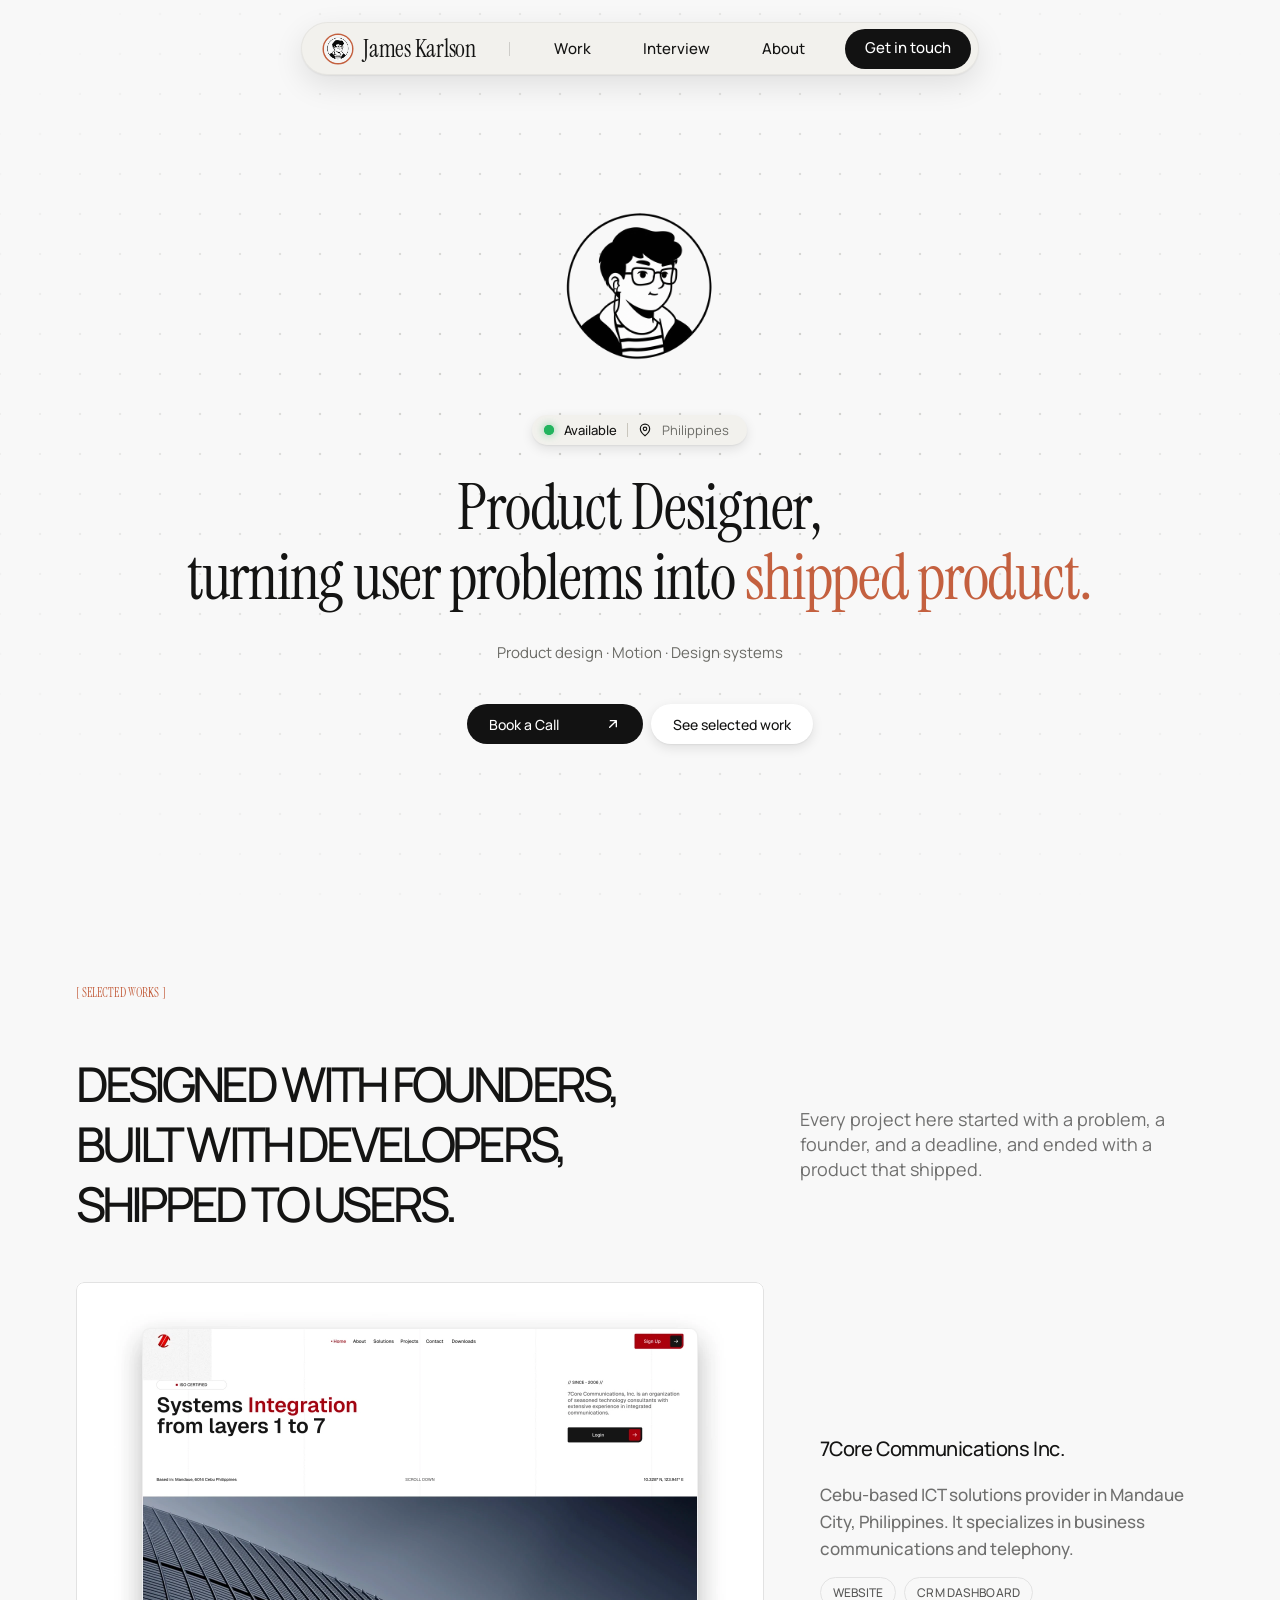
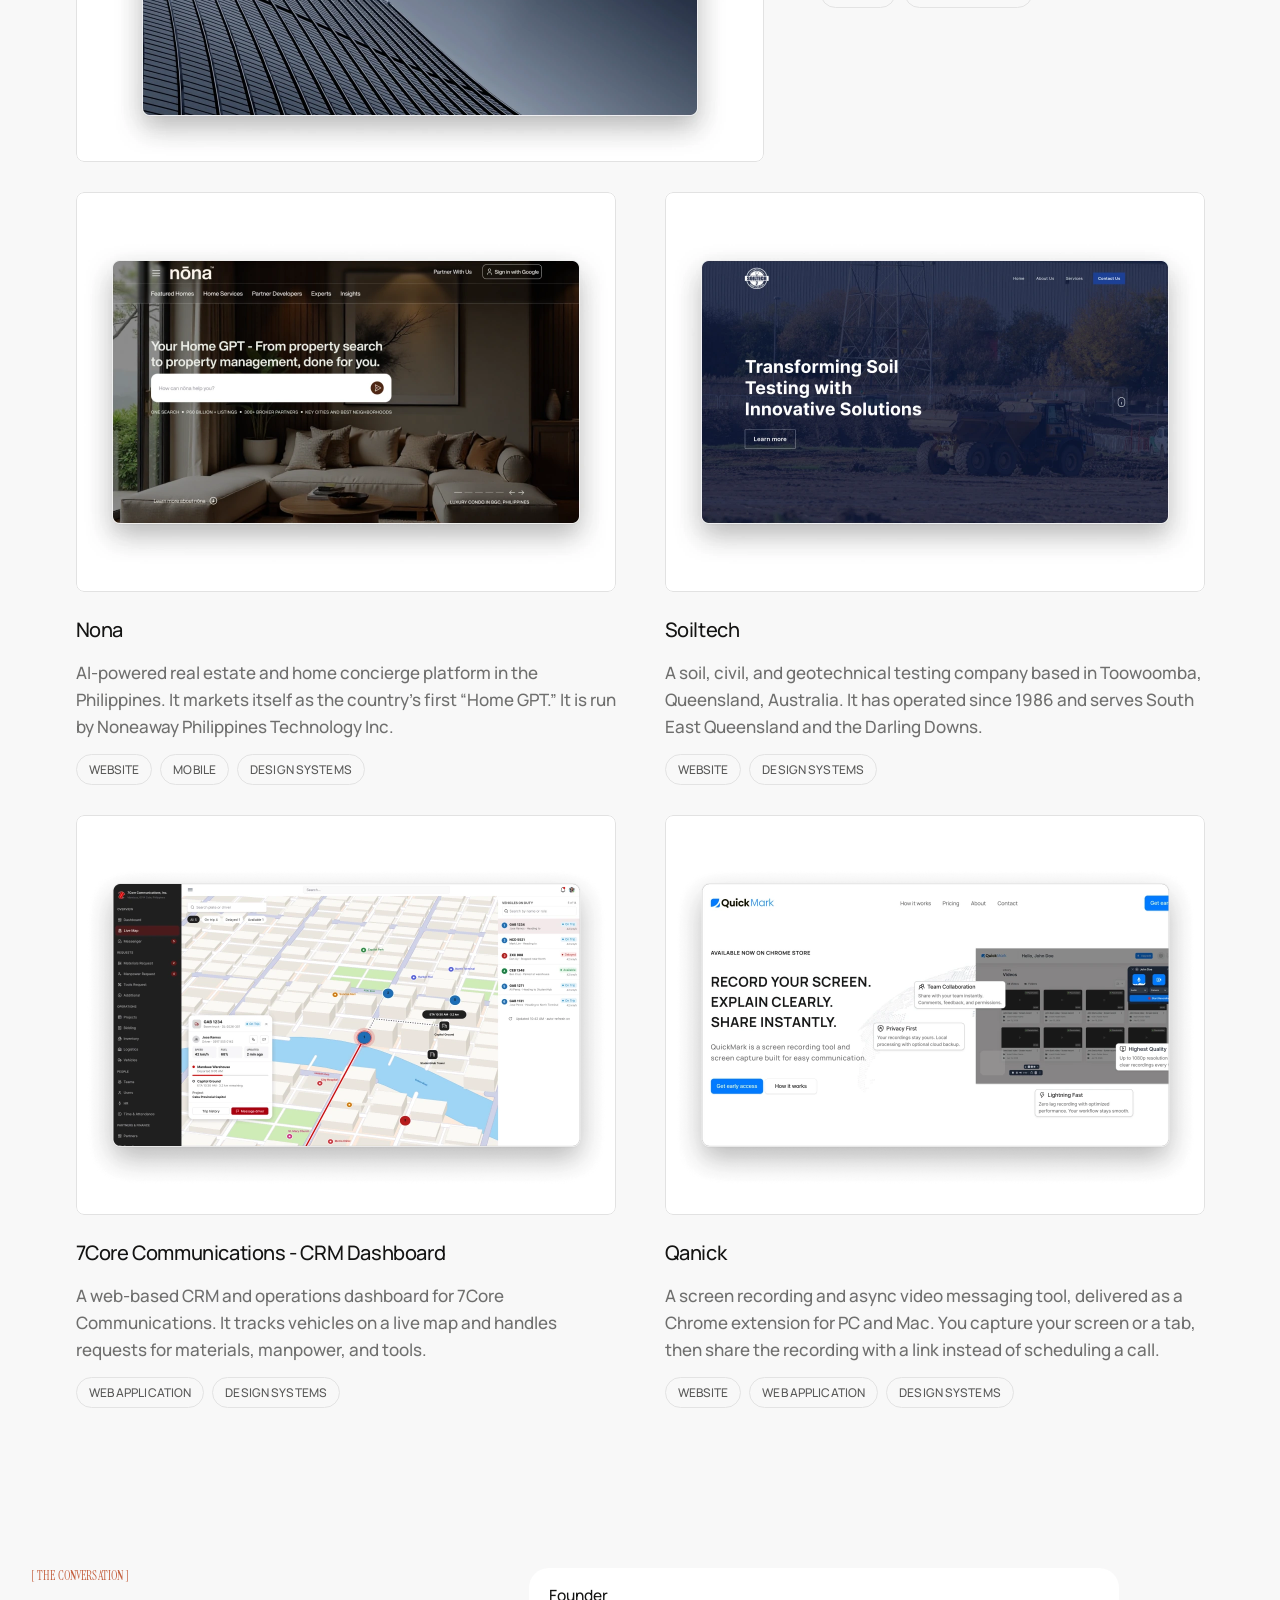
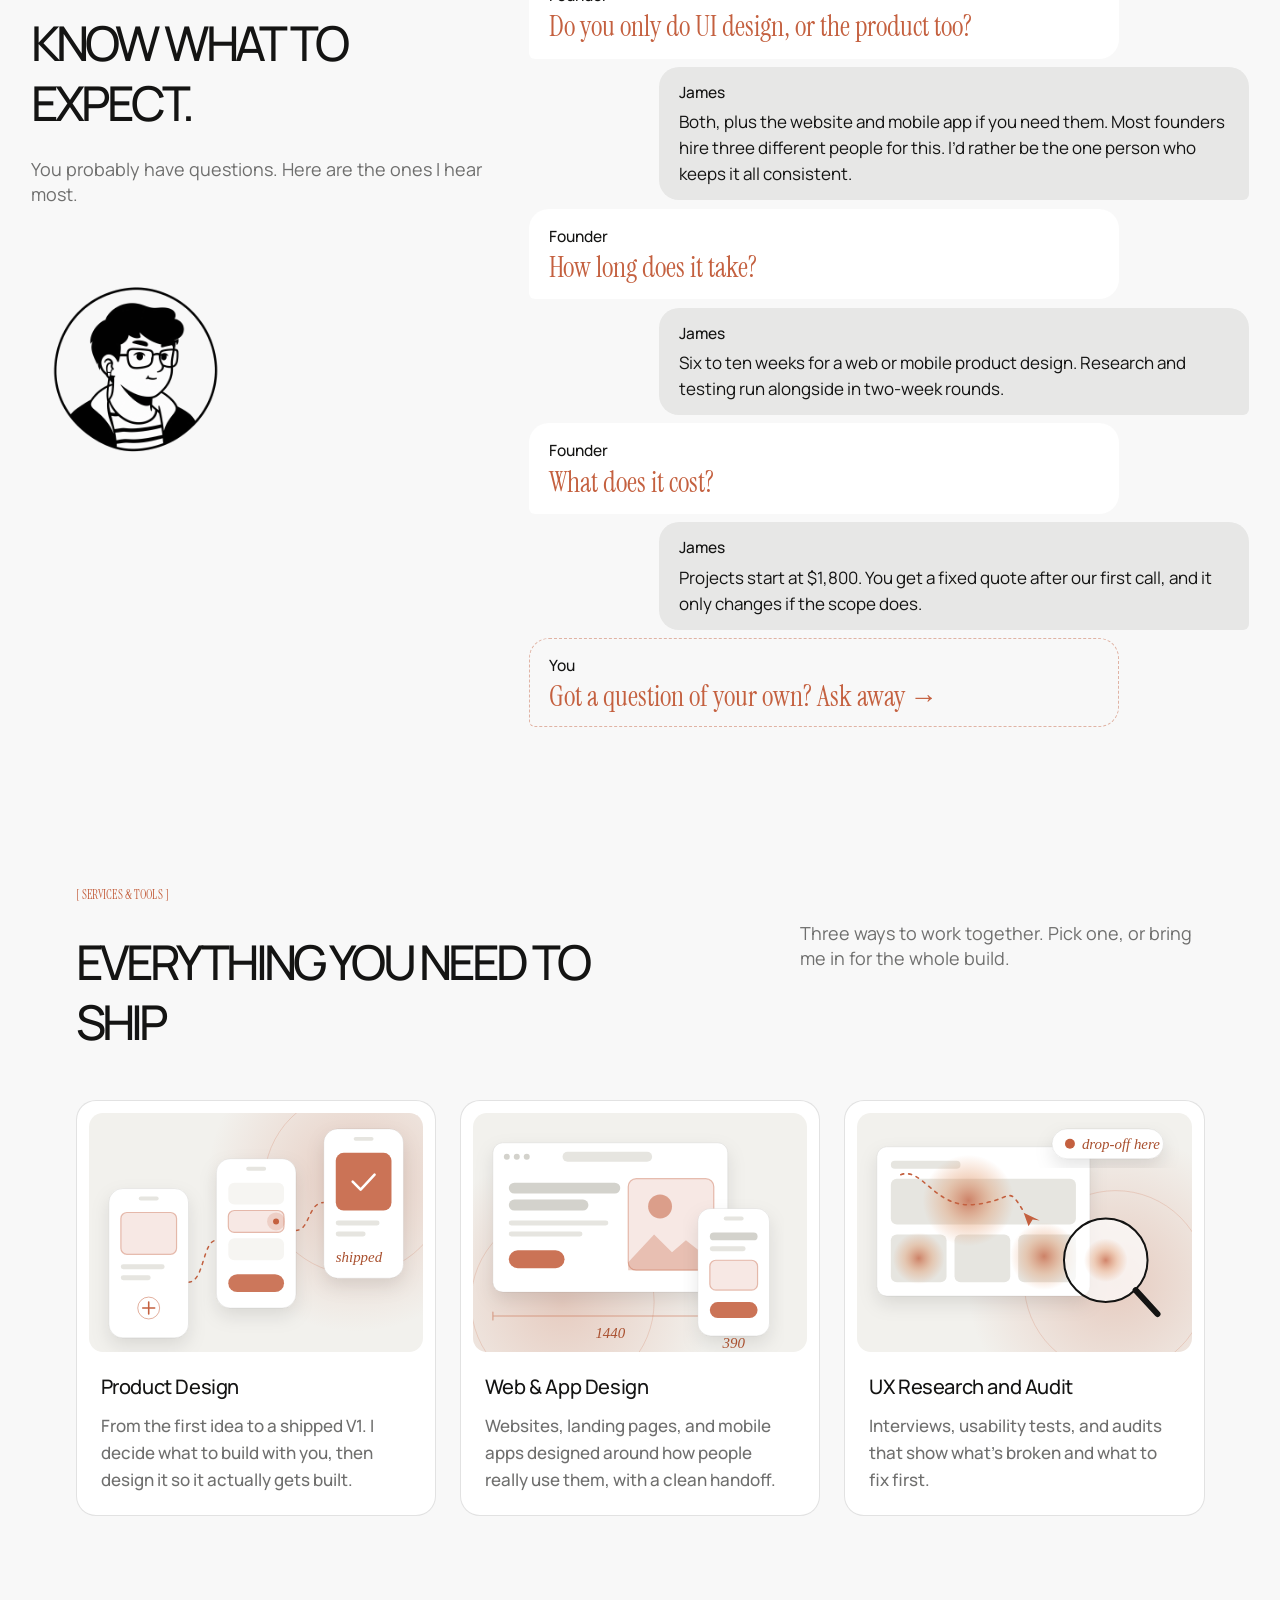
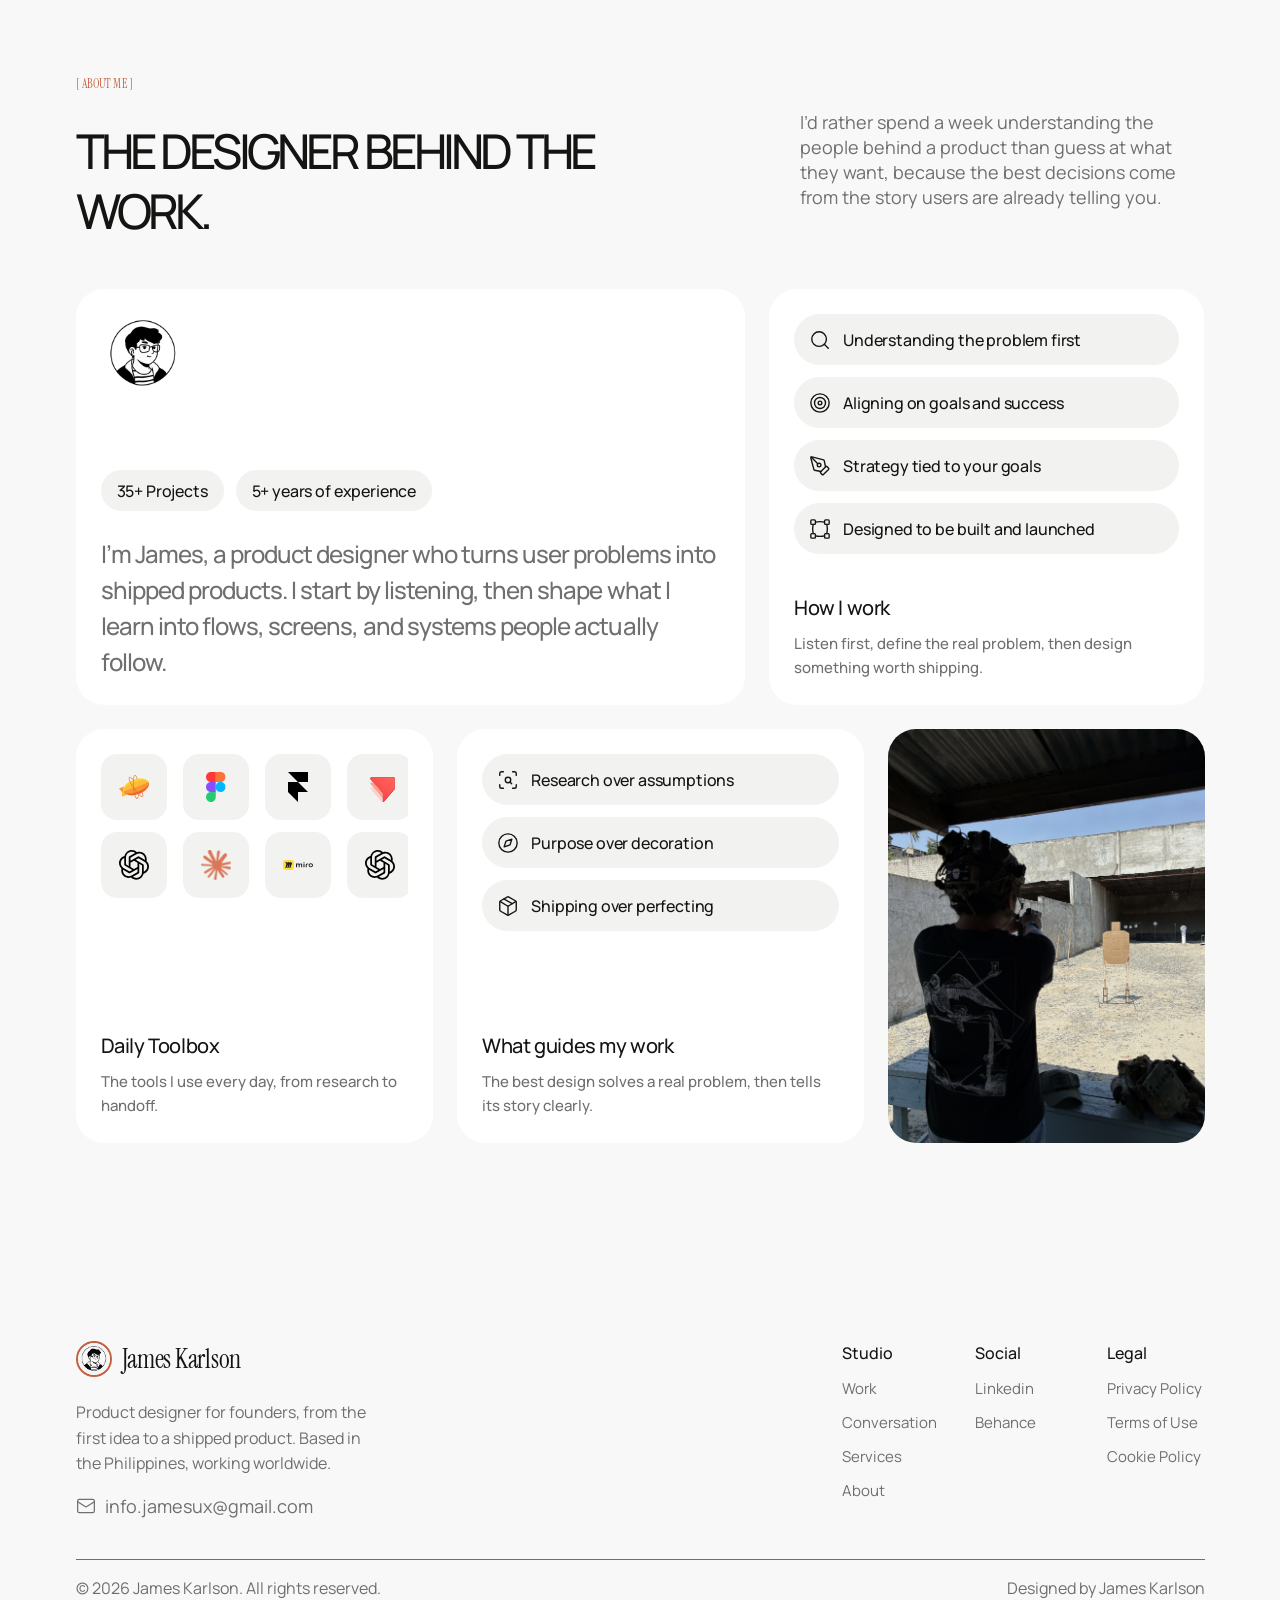
==== commit b7016d76: "Improve mobile version" ====
--- a/index.html
+++ b/index.html
@@ -39,7 +39,7 @@
   <main id="top">
     <!-- Hero -->
     <section class="hero">
-      <div class="hero__dots" aria-hidden="true"></div>
+      <div class="hero__dots" data-parallax="0.2" aria-hidden="true"></div>
 
       <div class="hero__inner">
         <div class="hero__avatar-wrap" tabindex="0" aria-describedby="avatar-tip">
@@ -176,7 +176,7 @@
           <p class="eyebrow">[ The Conversation ]</p>
           <h2 class="section-title">Know what to<br class="br-d"> expect.</h2>
           <p class="section-lead">You probably have questions. Here are the ones I hear most.</p>
-          <div class="convo__avatar" tabindex="0">
+          <div class="convo__avatar" data-parallax="0.06" tabindex="0">
             <img src="images/avatar-hero.png" alt="Illustrated portrait of James Karlson" width="186" height="186" loading="lazy">
           </div>
         </div>
@@ -475,7 +475,7 @@
               </div>
             </article>
 
-            <figure class="about-card about-card--photo" data-reveal style="--d: 0.2s">
+            <figure class="about-card about-card--photo" data-parallax="0.05" data-reveal style="--d: 0.2s">
               <img class="photo photo--1" src="images/about-photo-1.webp" alt="A street scene photographed by James" width="632" height="828" loading="lazy">
               <img class="photo photo--2" src="images/about-photo-2.webp" alt="Another photo taken by James" width="632" height="828" loading="lazy">
             </figure>
--- a/style.css
+++ b/style.css
@@ -93,17 +93,23 @@
   background: #121212;
   color: #fff;
 }
-.btn--dark:hover { background: #2a2a2a; }
+@media (hover: hover) {
+  .btn--dark:hover { background: #2a2a2a; }
+}
 
 .btn--light {
   background: #fff;
   color: var(--text);
   box-shadow: var(--shadow-small);
 }
-.btn--light:hover { transform: translateY(-1px); box-shadow: 0 6px 16px rgba(0, 0, 0, 0.12); }
+@media (hover: hover) {
+  .btn--light:hover { transform: translateY(-1px); box-shadow: 0 6px 16px rgba(0, 0, 0, 0.12); }
+}
 
 .btn svg { transition: transform 0.3s ease; }
-.btn:hover svg { transform: translate(2px, -2px); }
+@media (hover: hover) {
+  .btn:hover svg { transform: translate(2px, -2px); }
+}
 
 /* ---------- Letter roll on hover (buttons + nav links) ---------- */
 .roll { display: inline-flex; }
@@ -124,9 +130,13 @@
   transition-delay: calc(var(--i) * 18ms);
 }
 
-a:hover .roll__char > span,
 a:focus-visible .roll__char > span {
   transform: translateY(-100%);
+}
+@media (hover: hover) {
+  a:hover .roll__char > span {
+  transform: translateY(-100%);
+}
 }
 
 /* ---------- Header ---------- */
@@ -197,7 +207,9 @@
   border-radius: 999px;
   transition: background-color 0.2s ease;
 }
-.nav__links a:hover { background: rgba(0, 0, 0, 0.06); }
+@media (hover: hover) {
+  .nav__links a:hover { background: rgba(0, 0, 0, 0.06); }
+}
 
 .nav__cta {
   gap: 0;
@@ -260,9 +272,13 @@
   transition: transform 0.5s cubic-bezier(0.34, 1.56, 0.64, 1);
 }
 
-.hero__avatar-wrap:hover .hero__avatar,
 .hero__avatar-wrap:focus-visible .hero__avatar {
   transform: scale(1.05) rotate(-3deg);
+}
+@media (hover: hover) {
+  .hero__avatar-wrap:hover .hero__avatar {
+  transform: scale(1.05) rotate(-3deg);
+}
 }
 
 .tooltip {
@@ -298,10 +314,15 @@
   clip-path: polygon(0 0, 100% 0, 50% 100%);
 }
 
-.hero__avatar-wrap:hover .tooltip,
 .hero__avatar-wrap:focus-visible .tooltip {
   opacity: 1;
   transform: translate(-50%, 0) scale(1);
+}
+@media (hover: hover) {
+  .hero__avatar-wrap:hover .tooltip {
+  opacity: 1;
+  transform: translate(-50%, 0) scale(1);
+}
 }
 
 /* ---------- Availability pill ---------- */
@@ -476,7 +497,9 @@
   pointer-events: none;
 }
 
-.project__box:hover { transform: translateY(-6px); }
+@media (hover: hover) {
+  .project__box:hover { transform: translateY(-6px); }
+}
 
 /* Project text: titles are Manrope Medium 20, body is Manrope Medium 17 */
 .project__name {
@@ -575,9 +598,13 @@
   transition: transform 0.5s cubic-bezier(0.34, 1.56, 0.64, 1);
 }
 
-.convo__avatar:hover img,
 .convo__avatar:focus-visible img {
   transform: scale(1.05) rotate(-3deg);
+}
+@media (hover: hover) {
+  .convo__avatar:hover img {
+  transform: scale(1.05) rotate(-3deg);
+}
 }
 
 /* Chat bubbles */
@@ -824,7 +851,9 @@
     cursor: pointer;
     transition: background-color 0.2s ease;
   }
-  .nav__toggle:hover { background: rgba(0, 0, 0, 0.1); }
+  @media (hover: hover) {
+    .nav__toggle:hover { background: rgba(0, 0, 0, 0.1); }
+  }
   .nav__toggle span {
     position: absolute;
     left: 12px;
@@ -1031,7 +1060,9 @@
   animation-direction: reverse;
 }
 
-.marquee:hover .marquee__row { animation-play-state: paused; }
+@media (hover: hover) {
+  .marquee:hover .marquee__row { animation-play-state: paused; }
+}
 
 .marquee__list {
   display: flex;
@@ -1151,7 +1182,9 @@
   color: var(--text-soft);
   transition: color 0.2s ease;
 }
-.footer__mail:hover { color: var(--text); }
+@media (hover: hover) {
+  .footer__mail:hover { color: var(--text); }
+}
 .footer__mail svg { flex-shrink: 0; }
 
 /* three link columns: Studio 133, Social 132, Legal 98 */
@@ -1184,7 +1217,9 @@
   color: var(--text-soft);
   transition: color 0.2s ease;
 }
-.footer__list a:hover { color: var(--text); }
+@media (hover: hover) {
+  .footer__list a:hover { color: var(--text); }
+}
 
 .footer__bottom {
   display: flex;
@@ -1227,7 +1262,9 @@
     color: #fff;
     text-align: center;
   }
-  .nav__cta-li a:hover { background: #2a2a2a; }
+  @media (hover: hover) {
+    .nav__cta-li a:hover { background: #2a2a2a; }
+  }
 }
 
 /* ---------- Services: the layers move on hover ---------- */
@@ -1259,6 +1296,35 @@
   .service:hover .service__art .trail { animation: flow-march 1s linear infinite; }
 }
 
+/* ---------- Services on touch screens: the same motion plays as each card scrolls into view ---------- */
+@media (hover: none) and (prefers-reduced-motion: no-preference) {
+  .service__art .ph, .service__art .br, .service__art .ph-m, .service__art .lens,
+  .service__art .hot, .service__art .glow, .service__art .sun { transform-box: fill-box; transform-origin: center; }
+
+  .service__art .ph, .service__art .br, .service__art .ph-m, .service__art .lens, .service__art .glow, .service__art .sun {
+    transition: transform 0.6s cubic-bezier(0.34, 1.56, 0.64, 1);
+  }
+  .service.is-live .service__art .glow { transform: scale(1.12); }
+
+  /* Product Design: the three screens climb, the path keeps moving */
+  .service.is-live .service__art .ph-1 { transform: translateY(-4px); }
+  .service.is-live .service__art .ph-2 { transform: translateY(-9px); transition-delay: 0.07s; }
+  .service.is-live .service__art .ph-3 { transform: translateY(-14px); transition-delay: 0.14s; }
+  .service.is-live .service__art .flow { animation: flow-march 1s linear infinite; }
+
+  /* Web & App: the phone slides in over the browser */
+  .service.is-live .service__art .br { transform: translateY(-4px); }
+  .service.is-live .service__art .ph-m { transform: translate(-14px, -8px); }
+  .service.is-live .service__art .sun { transform: scale(1.25); }
+
+  /* UX Research: the heat pulses, the lens hunts for the hot spot */
+  .service.is-live .service__art .hot { animation: heat-pulse 1.2s ease-in-out infinite alternate; }
+  .service.is-live .service__art .hot-2 { animation-delay: 0.2s; }
+  .service.is-live .service__art .hot-3 { animation-delay: 0.4s; }
+  .service.is-live .service__art .lens { transform: translate(-96px, -62px); }
+  .service.is-live .service__art .trail { animation: flow-march 1s linear infinite; }
+}
+
 @keyframes flow-march { to { stroke-dashoffset: -16; } }
 @keyframes heat-pulse { from { transform: scale(0.9); } to { transform: scale(1.18); } }
 
@@ -1305,7 +1371,9 @@
   border-radius: inherit;
   transition: background-color 0.3s ease;
 }
-.bubble__cta:hover { background: #fff; }
+@media (hover: hover) {
+  .bubble__cta:hover { background: #fff; }
+}
 
 .bubble--cta .bubble__q {
   display: block;
@@ -1328,7 +1396,9 @@
   cursor: pointer;
   transition: color 0.2s ease;
 }
-.footer__credit:hover { color: var(--text); }
+@media (hover: hover) {
+  .footer__credit:hover { color: var(--text); }
+}
 
 .ship {
   position: absolute;
@@ -1362,4 +1432,42 @@
 
 @media (prefers-reduced-motion: reduce) {
   .ship { display: none; }
+}
+
+/* ---------- Scroll motion ---------- */
+a, button { -webkit-tap-highlight-color: transparent; }
+
+.js .hero__dots { inset: -90px 0; transform: translateY(var(--py, 0px)); }
+.js .convo__avatar { transform: translateY(var(--py, 0px)); }
+.js .hero__inner { transform: translateY(var(--hy, 0px)); opacity: var(--ho, 1); will-change: transform, opacity; }
+.js .about-card--photo .photo { transform: translateY(var(--py, 0px)) scale(1.16); }
+
+@media (prefers-reduced-motion: no-preference) {
+  /* chat bubbles slide in from their own side */
+  .js .bubble--founder[data-reveal] { transform: translate(-28px, 14px); }
+  .js .bubble--james[data-reveal]   { transform: translate(28px, 14px); }
+  .js .bubble--founder[data-reveal].is-visible,
+  .js .bubble--james[data-reveal].is-visible { transform: none; }
+
+  /* project screenshots settle in */
+  .js .project__box img { transform: scale(1.08); transition: transform 1.3s cubic-bezier(0.22, 0.61, 0.36, 1); }
+  .js .project.is-visible .project__box img { transform: scale(1); }
+
+  /* About pills and chips cascade in once their card is visible */
+  .js .point, .js .chip {
+    opacity: 0;
+    transform: translateX(-14px);
+    transition: opacity 0.5s ease, transform 0.6s cubic-bezier(0.22, 0.61, 0.36, 1);
+  }
+  .js .about-card.is-visible .point, .js .about-card.is-visible .chip { opacity: 1; transform: none; }
+  .js .point:nth-child(1), .js .chip:nth-child(1) { transition-delay: 0.15s; }
+  .js .point:nth-child(2), .js .chip:nth-child(2) { transition-delay: 0.25s; }
+  .js .point:nth-child(3) { transition-delay: 0.35s; }
+  .js .point:nth-child(4) { transition-delay: 0.45s; }
+}
+
+@media (prefers-reduced-motion: reduce) {
+  .js .hero__inner { transform: none; opacity: 1; }
+  .js .hero__dots, .js .convo__avatar { transform: none; }
+  .js .about-card--photo .photo { transform: none; }
 }
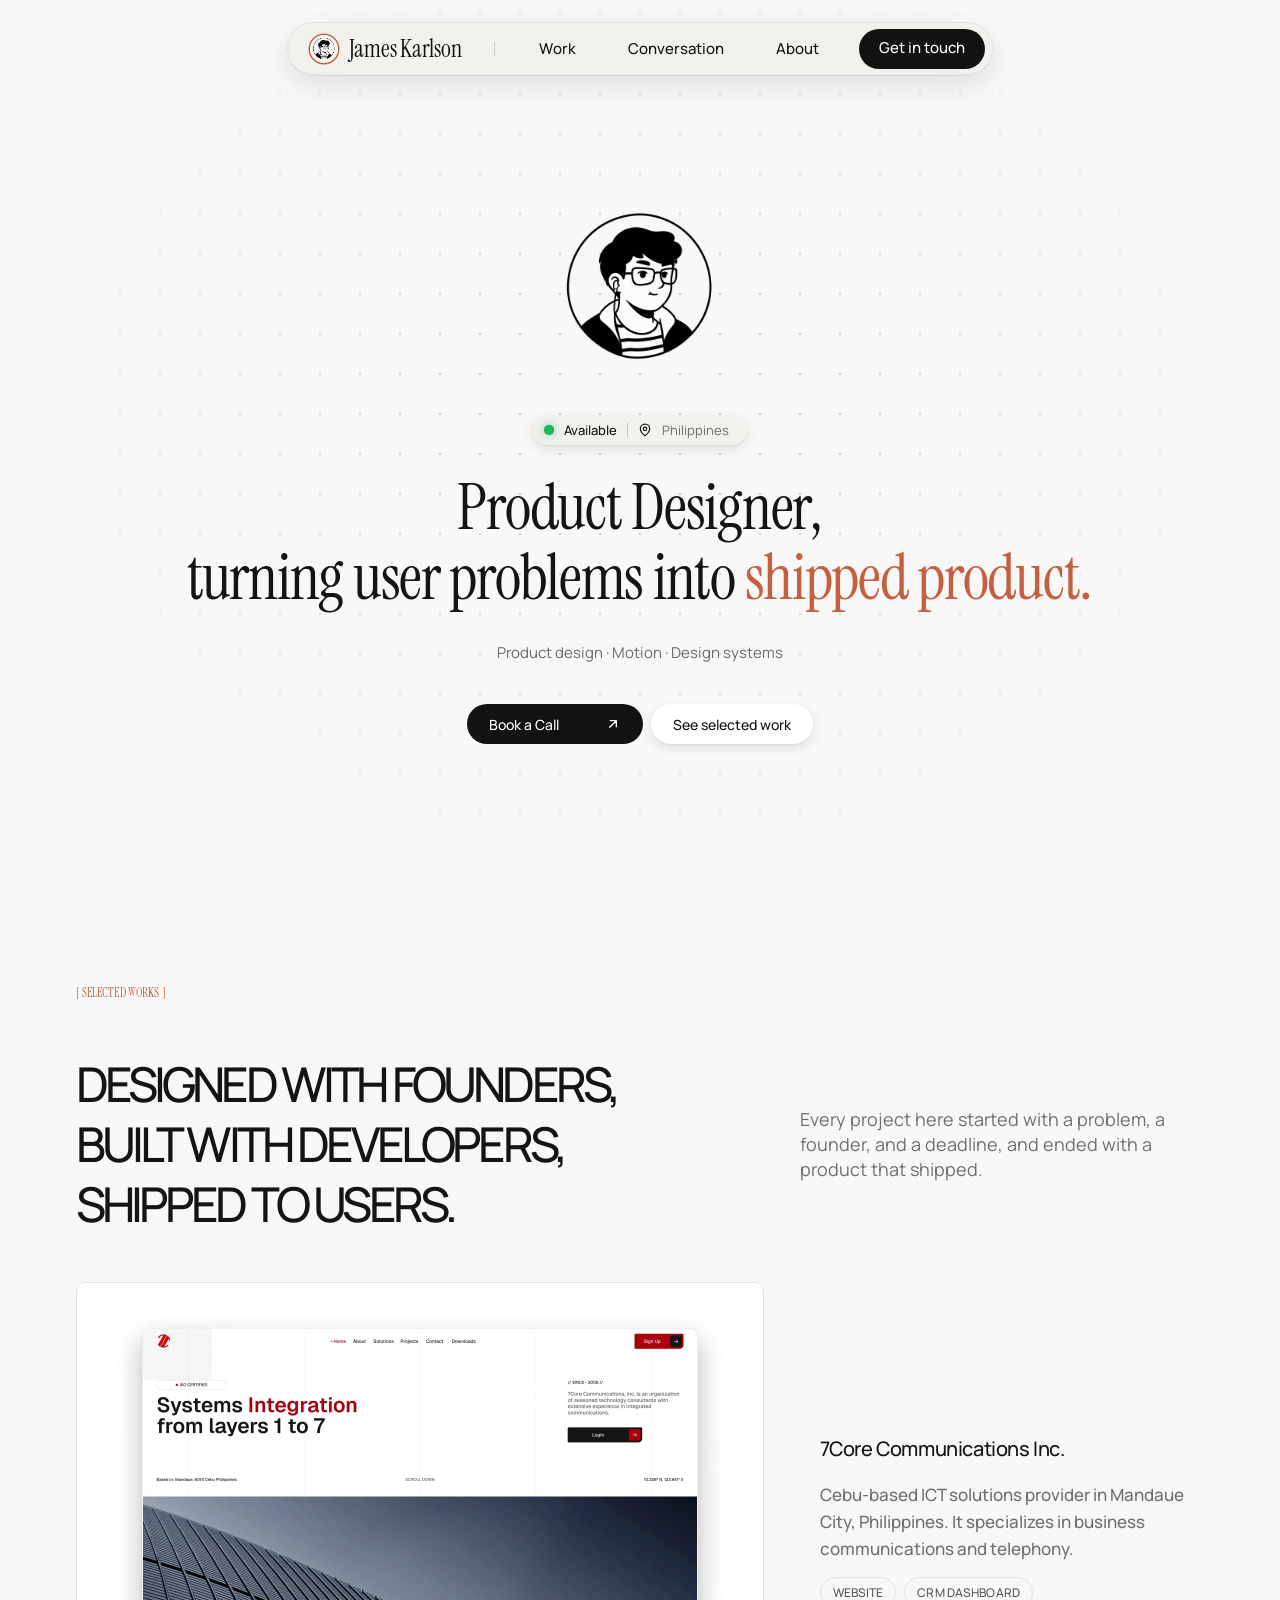
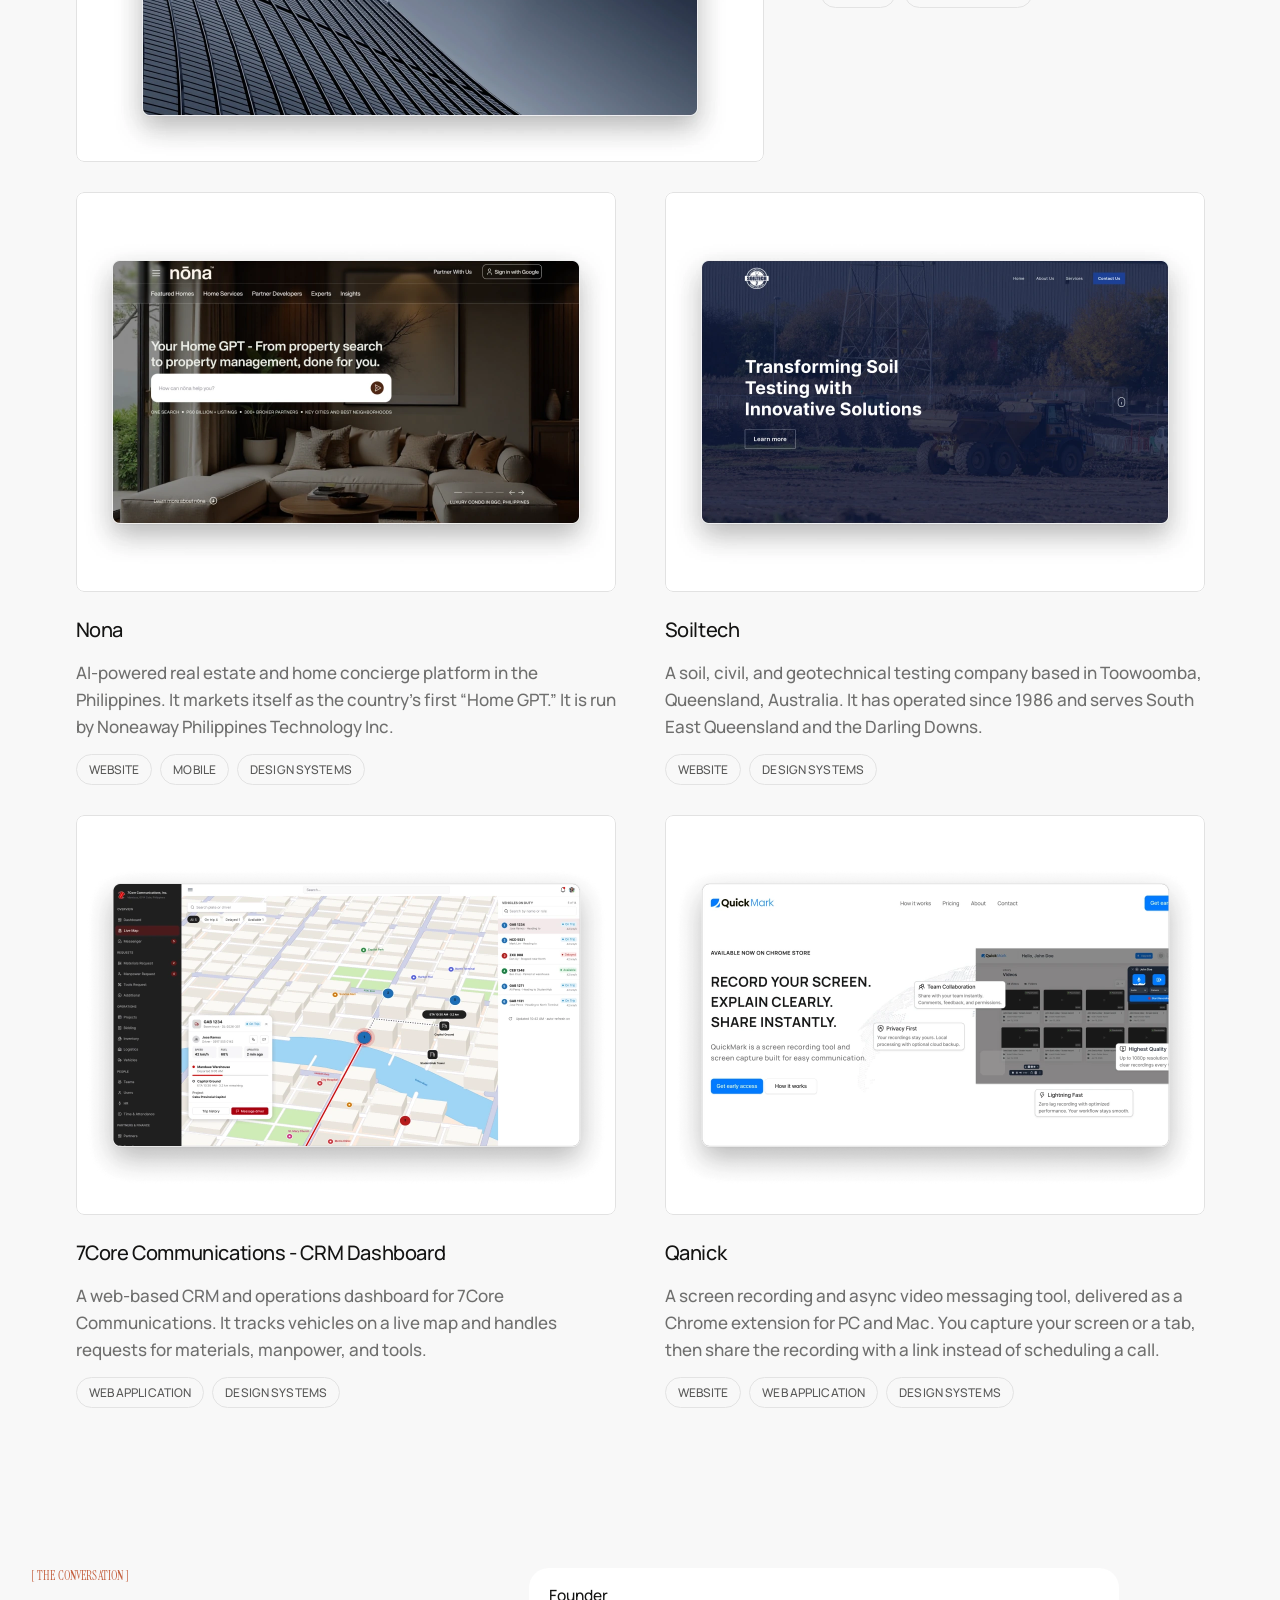
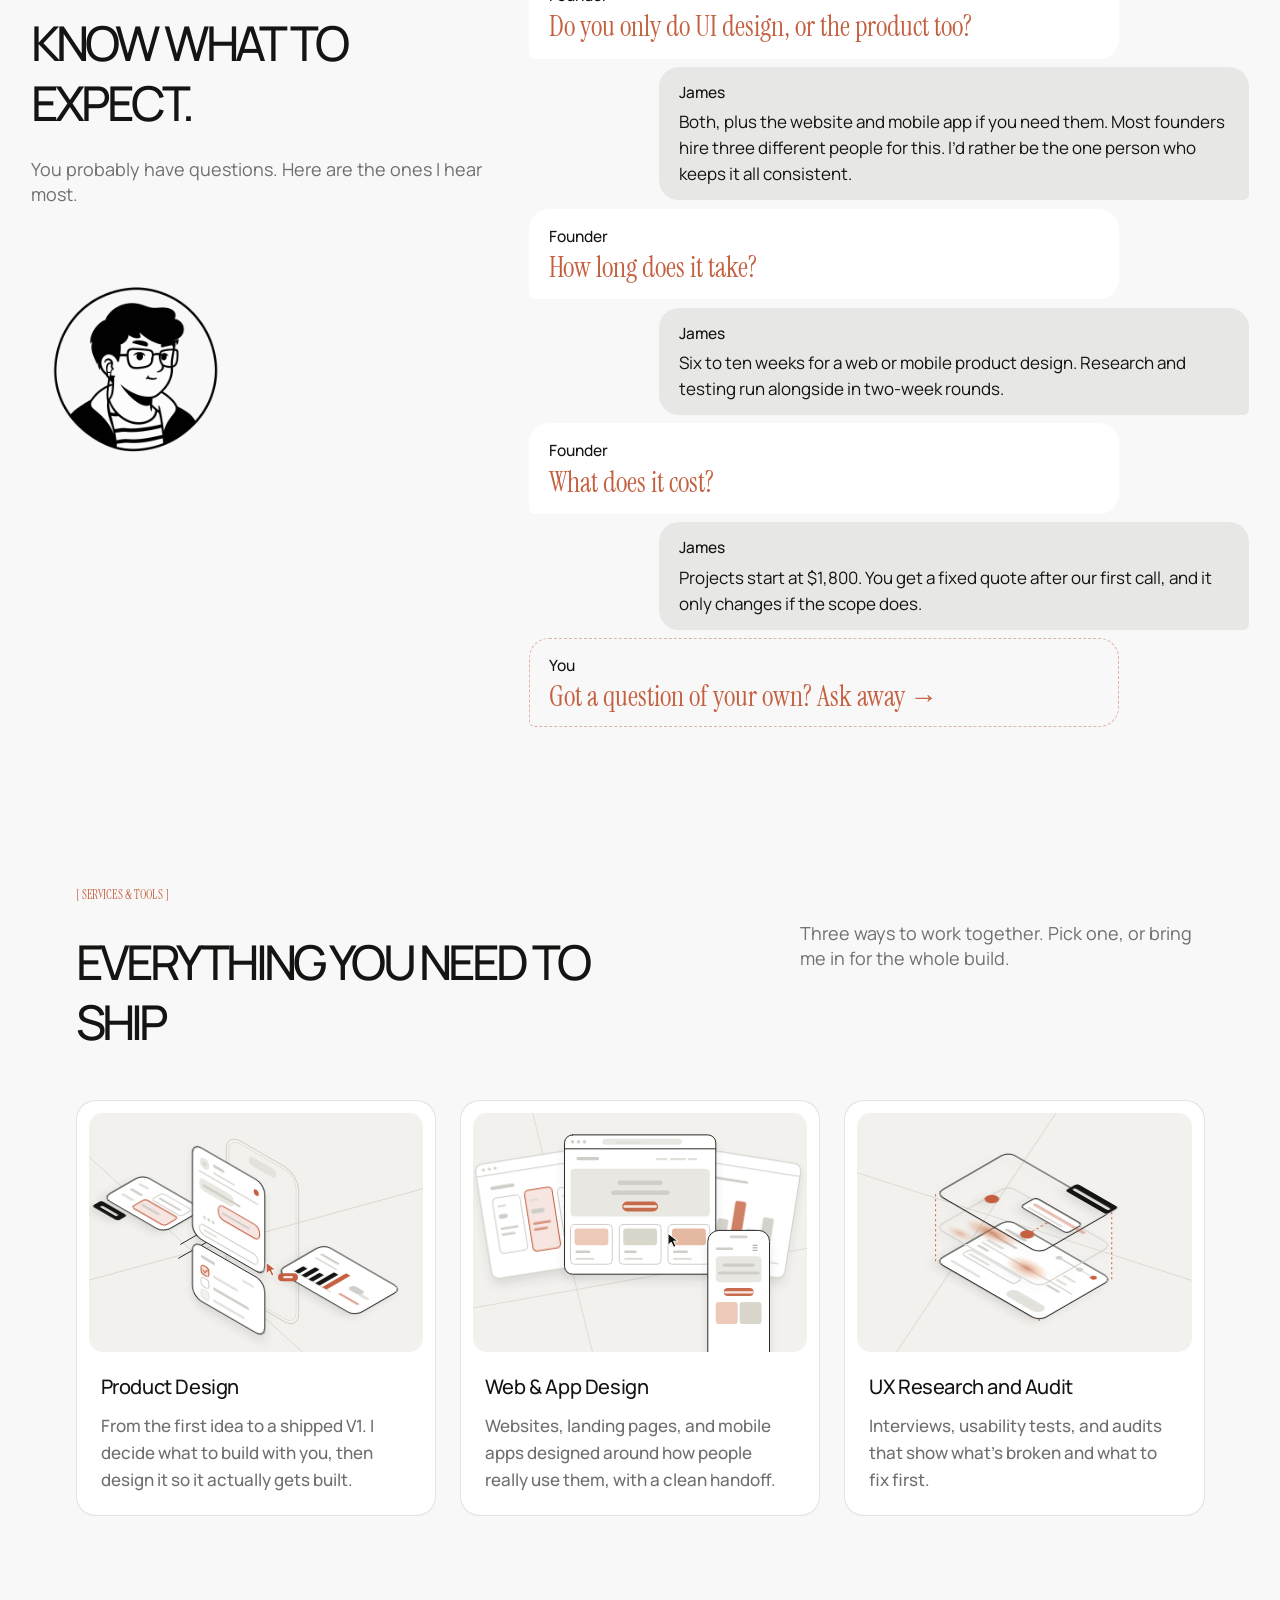
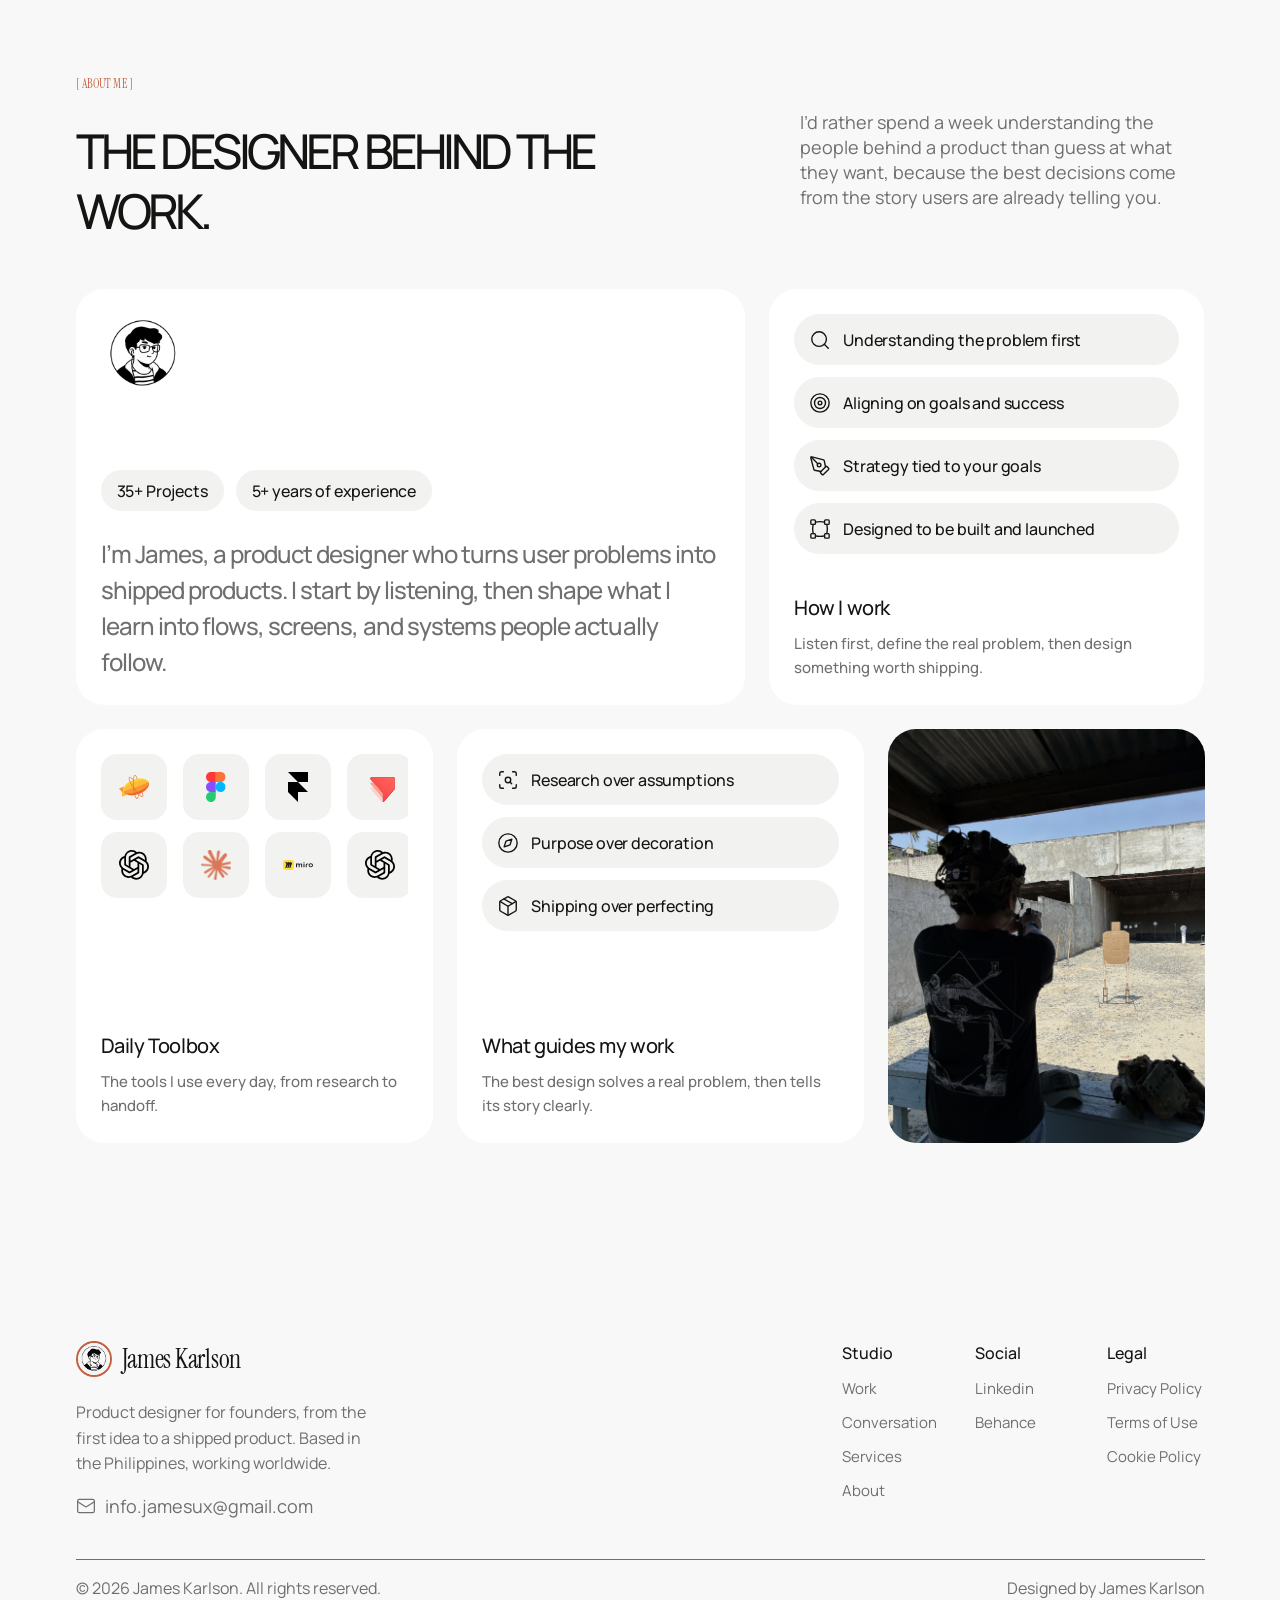
==== commit dae0939f: "Added card motion" ====
--- a/index.html
+++ b/index.html
@@ -24,7 +24,7 @@
       <span class="nav__divider" aria-hidden="true"></span>
       <ul class="nav__links" id="nav-links">
         <li><a href="#work">Work</a></li>
-        <li><a href="#interview">Interview</a></li>
+        <li><a href="#conversation">Conversation</a></li>
         <li><a href="#about">About</a></li>
         <li class="nav__cta-li"><a href="mailto:info.jamesux@gmail.com">Get in touch</a></li>
       </ul>
@@ -245,32 +245,37 @@
           <article class="service" data-reveal>
             <div class="service__art">
               <svg viewBox="0 0 336 240" aria-hidden="true" focusable="false">
-                <circle class="glow" cx="268" cy="70" r="150" fill="url(#glow)"/>
-                <circle cx="268" cy="70" r="92" fill="none" stroke="#c4603f" stroke-opacity=".2"/>
-                <path class="r flow" stroke-width="1.5" stroke-dasharray="3 5" d="M100 170C116 170 114 128 128 128M208 118C222 118 220 90 236 90"/>
-                <g class="ph ph-1">
-                  <rect class="p" x="20" y="76" width="80" height="150" rx="14"/>
-                  <rect class="b" x="50" y="84" width="20" height="4" rx="2"/>
-                  <rect class="a" x="32" y="100" width="56" height="42" rx="6"/>
-                  <rect class="b" x="32" y="152" width="44" height="5" rx="2.5"/><rect class="b" x="32" y="163" width="30" height="5" rx="2.5"/>
-                  <circle cx="60" cy="196" r="11" fill="#fff" stroke="#c4603f" stroke-opacity=".5"/><path class="r" stroke-width="1.6" d="M60 190v12M54 196h12"/>
-                </g>
-                <g class="ph ph-2">
-                  <rect class="p" x="128" y="46" width="80" height="150" rx="14"/>
-                  <rect class="b" x="158" y="54" width="20" height="4" rx="2"/>
-                  <rect fill="#f6f5f2" x="140" y="70" width="56" height="22" rx="6"/><rect class="a" x="140" y="98" width="56" height="22" rx="6"/><rect fill="#f6f5f2" x="140" y="126" width="56" height="22" rx="6"/>
-                  <circle cx="188" cy="109" r="9" fill="rgba(196,96,63,.18)"/><circle cx="188" cy="109" r="3" class="c"/>
-                  <rect class="c" opacity=".85" x="140" y="162" width="56" height="18" rx="9"/>
-                </g>
-                <g class="ph ph-3">
-                  <rect class="p" x="236" y="16" width="80" height="150" rx="14"/>
-                  <rect class="b" x="266" y="24" width="20" height="4" rx="2"/>
-                  <rect class="c" opacity=".88" x="248" y="40" width="56" height="58" rx="8"/>
-                  <path d="M265 69l8 8 14-15" fill="none" stroke="#fff" stroke-width="2.6" stroke-linecap="round" stroke-linejoin="round"/>
-                  <rect class="b" x="248" y="108" width="44" height="5" rx="2.5"/><rect class="b" x="248" y="119" width="30" height="5" rx="2.5"/>
-                  <text class="t" x="248" y="150">shipped</text>
-                </g>
-              </svg>
+<path class="ln lt" d="M0 168L336 76M0 44L214 240" opacity=".7"/>
+<g class="mv m-phone"><g transform="matrix(.866 .5 0 1 138 20)"><rect class="ln lt" width="84" height="156" rx="16"/><rect x="3" y="3" width="78" height="150" rx="13" fill="none" stroke="#e1e0db" style="vector-effect:non-scaling-stroke"/><rect x="26" y="9" width="32" height="9" rx="4.5" fill="#e3e2dd"/></g></g>
+<path class="ln" d="M92 132l26-15M90 146l28-16"/>
+<g class="mv m-sched"><g class="L" transform="matrix(.866 .5 -.866 .5 54 62)"><rect class="ln fw" width="70" height="46" rx="8"/>
+<rect x="7.0" y="9.8" width="11.0" height="2.8" rx="1.4" fill="#e0dfda" opacity="1"/><rect x="7.0" y="19.8" width="13.8" height="2.8" rx="1.4" fill="#cfcec9" opacity="1"/><rect x="7.0" y="29.8" width="13.8" height="2.8" rx="1.4" fill="#e0dfda" opacity="1"/>
+<rect class="ln lt" x="30" y="7" width="34" height="13" rx="3"/><rect x="33.0" y="12.7" width="25.3" height="2.3" rx="1.1" fill="#cfcec9" opacity="1"/>
+<rect class="ga" x="26" y="23" width="38" height="16" rx="3" style="vector-effect:non-scaling-stroke"/><rect x="29.0" y="29.5" width="20.7" height="2.3" rx="1.1" fill="#cfcec9" opacity="1"/>
+<rect class="dk" x="2" y="50" width="30" height="11" rx="2.5"/><rect x="7.4" y="54.6" width="19.2" height="2.8" rx="1.4" fill="#fff" opacity=".85"/></g></g>
+<g class="mv m-chat"><g class="L" transform="matrix(.866 .5 0 1 104 30)"><rect class="ln fw" width="84" height="92" rx="10"/>
+<circle cx="14" cy="14" r="5.5" class="gb"/><rect x="11.8" y="13.2" width="4.4" height="2.2" rx="1.1" fill="#cfcec9" opacity="1"/>
+<rect x="24.0" y="9.2" width="13.0" height="3.2" rx="1.6" fill="#cfcec9" opacity="1"/><rect x="24.0" y="17.0" width="25.2" height="2.1" rx="1.1" fill="#e0dfda" opacity="1"/><circle cx="74" cy="13" r="3" class="ac"/>
+<path class="ln lt" d="M8 24h68"/>
+<rect class="gb" x="8" y="30" width="40" height="12" rx="5"/><rect x="12.0" y="35.3" width="43.7" height="2.3" rx="1.1" fill="#cfcec9" opacity="1"/>
+<rect class="ga" x="30" y="46" width="48" height="14" rx="6" style="vector-effect:non-scaling-stroke"/><rect x="34.0" y="52.3" width="32.2" height="2.3" rx="1.1" fill="#cfcec9" opacity="1"/>
+<circle cx="14" cy="68" r="1.6" class="gd"/><circle cx="19" cy="68" r="1.6" class="gd"/><circle cx="24" cy="68" r="1.6" class="gd"/>
+<rect class="ln lt" x="8" y="76" width="68" height="10" rx="5"/><rect x="13.0" y="79.8" width="15.4" height="2.2" rx="1.1" fill="#e0dfda" opacity="1"/>
+<g class="sel"><rect x="27" y="43" width="54" height="20" fill="none" stroke="#c4603f" style="vector-effect:non-scaling-stroke"/>
+<rect x="25.5" y="41.5" width="3" height="3" fill="#fff" stroke="#c4603f" stroke-width=".6"/><rect x="79.5" y="41.5" width="3" height="3" fill="#fff" stroke="#c4603f" stroke-width=".6"/><rect x="25.5" y="61.5" width="3" height="3" fill="#fff" stroke="#c4603f" stroke-width=".6"/><rect x="79.5" y="61.5" width="3" height="3" fill="#fff" stroke="#c4603f" stroke-width=".6"/>
+<rect class="ac" x="50" y="66" width="30" height="7" rx="1.5"/><rect x="57.6" y="68.6" width="14.7" height="2.1" rx="1.1" fill="#fff" opacity=".85"/></g></g></g>
+<g class="mv m-todo"><g class="L" transform="matrix(.866 .5 0 1 104 30)"><rect class="ln fw" y="98" width="84" height="56" rx="10"/>
+<rect x="10.0" y="107.2" width="16.2" height="3.2" rx="1.6" fill="#cfcec9" opacity="1"/><rect x="58.0" y="108.4" width="13.2" height="2.2" rx="1.1" fill="#e0dfda" opacity="1"/>
+<rect class="ga" x="10" y="117" width="9" height="9" rx="3" style="vector-effect:non-scaling-stroke"/><path d="M12 121.5l2 2 3.2-3.8" fill="none" stroke="#c4603f" stroke-width="1.3" stroke-linecap="round" stroke-linejoin="round"/><rect x="24.0" y="121.0" width="28.6" height="2.6" rx="1.3" fill="#e0dfda" opacity="1"/>
+<rect class="ln lt fw" x="10" y="129" width="9" height="9" rx="3"/><rect class="bx" x="10" y="129" width="9" height="9" rx="3"/><path class="tk" d="M12 133.5l2 2 3.2-3.8" fill="none" stroke="#fff" stroke-width="1.3" stroke-linecap="round" stroke-linejoin="round"/><rect x="24.0" y="133.0" width="41.6" height="2.6" rx="1.3" fill="#cfcec9" opacity="1"/>
+<rect class="ln lt gb" x="10" y="141" width="9" height="9" rx="3" opacity=".6"/><rect x="24.0" y="145.0" width="36.4" height="2.6" rx="1.3" fill="#e0dfda" opacity="1"/></g></g>
+<g class="mv m-perf"><g class="L" transform="matrix(.866 .5 -.866 .5 236 132)"><rect class="ln fw" width="90" height="54" rx="8"/>
+<rect x="8.0" y="10.0" width="20.8" height="2.6" rx="1.3" fill="#cfcec9" opacity="1"/><rect x="8.0" y="17.1" width="25.2" height="2.1" rx="1.1" fill="#e0dfda" opacity="1"/>
+<path class="ln lt" d="M8 44h44"/>
+<rect class="dk" x="10" y="34" width="5" height="10" rx="1"/><rect class="dk" x="18" y="28" width="5" height="16" rx="1"/><rect class="dk" x="26" y="31" width="5" height="13" rx="1"/><rect class="dk" x="34" y="22" width="5" height="22" rx="1"/><rect class="ac" x="42" y="16" width="5" height="28" rx="1"/>
+<rect x="58.0" y="23.9" width="14.0" height="7.0" rx="3.5" fill="#cfcec9" opacity="1"/><rect x="71.0" y="27.9" width="10.5" height="3.5" rx="1.8" fill="#e0dfda" opacity="1"/><rect x="58.0" y="39.3" width="23.0" height="2.3" rx="1.1" fill="#c4603f" opacity=".55"/></g></g>
+<g class="cur c1"><path transform="translate(178 150)" d="M0 0v12l3.2-3.2 2.4 5.2 2.4-1-2.4-5.2h4.4z" fill="#c4603f" stroke="#fff" stroke-width="1"/><rect class="ac" x="190" y="161" width="20" height="8" rx="4"/><rect x="195.2" y="163.8" width="9.6" height="2.4" rx="1.2" fill="#fff" opacity=".85"/></g>
+</svg>
             </div>
             <h3 class="service__name">Product Design</h3>
             <p class="service__desc">From the first idea to a shipped V1. I decide what to build with you, then design it so it actually gets built.</p>
@@ -278,30 +283,36 @@
           <article class="service" data-reveal style="--d: 0.1s">
             <div class="service__art">
               <svg viewBox="0 0 336 240" aria-hidden="true" focusable="false">
-                <circle class="glow" cx="90" cy="190" r="150" fill="url(#glow)"/>
-                <circle cx="90" cy="190" r="92" fill="none" stroke="#c4603f" stroke-opacity=".2"/>
-                <g class="br">
-                  <rect class="p" x="20" y="30" width="236" height="150" rx="10"/>
-                  <circle cx="34" cy="44" r="3" class="d"/><circle cx="44" cy="44" r="3" class="d"/><circle cx="54" cy="44" r="3" class="d"/>
-                  <rect class="b" x="90" y="39" width="90" height="10" rx="5"/>
-                  <rect class="d" x="36" y="70" width="112" height="11" rx="5.5"/><rect class="d" x="36" y="87" width="80" height="11" rx="5.5"/>
-                  <rect class="b" x="36" y="108" width="100" height="5" rx="2.5"/><rect class="b" x="36" y="119" width="74" height="5" rx="2.5"/>
-                  <rect class="c" opacity=".88" x="36" y="138" width="56" height="18" rx="9"/>
-                  <rect class="a" x="156" y="66" width="86" height="92" rx="8"/>
-                  <circle class="sun" cx="188" cy="94" r="12" fill="#c4603f" opacity=".55"/>
-                  <path d="M156 150l26-28 18 18 14-12 28 22v8H156z" fill="rgba(196,96,63,.3)"/>
-                </g>
-                <path class="r" stroke-width="1.2" opacity=".5" d="M20 200v8M256 200v8M20 204h236"/>
-                <text class="t" x="138" y="226" text-anchor="middle">1440</text>
-                <g class="ph-m">
-                  <rect class="p" x="226" y="96" width="72" height="128" rx="13"/>
-                  <rect class="b" x="252" y="104" width="20" height="4" rx="2"/>
-                  <rect class="d" x="238" y="120" width="48" height="8" rx="4"/><rect class="b" x="238" y="134" width="36" height="5" rx="2.5"/>
-                  <rect class="a" x="238" y="148" width="48" height="30" rx="6"/>
-                  <rect class="c" opacity=".88" x="238" y="190" width="48" height="16" rx="8"/>
-                </g>
-                <text class="t" x="262" y="236" text-anchor="middle">390</text>
-              </svg>
+<path class="ln lt" d="M0 196L336 136M60 0L120 240" opacity=".6"/>
+<g class="mv w-l"><g class="L"><rect class="ln lt fw" x="22" y="40" width="132" height="116" rx="7"/><path class="ln lt" d="M22 52h132"/><circle cx="30" cy="46" r="1.6" class="gd"/><circle cx="36" cy="46" r="1.6" class="gd"/><circle cx="42" cy="46" r="1.6" class="gd"/>
+<rect x="34.0" y="63.9" width="24.5" height="3.5" rx="1.8" fill="#cfcec9" opacity="1"/>
+<rect class="ln lt fw" x="34" y="76" width="28" height="56" rx="4"/><rect class="ga" x="67" y="73" width="28" height="62" rx="4" style="vector-effect:non-scaling-stroke"/><rect class="ln lt fw" x="100" y="76" width="28" height="56" rx="4"/>
+<rect x="38.0" y="83.3" width="9.2" height="2.3" rx="1.1" fill="#e0dfda" opacity="1"/><rect x="38.0" y="92.8" width="9.0" height="4.5" rx="2.2" fill="#cfcec9" opacity="1"/><rect x="71.0" y="82.3" width="9.2" height="2.3" rx="1.1" fill="#e0dfda" opacity="1"/><rect x="71.0" y="92.8" width="13.5" height="4.5" rx="2.2" fill="#cfcec9" opacity="1"/><rect x="104.0" y="83.3" width="6.9" height="2.3" rx="1.1" fill="#e0dfda" opacity="1"/><rect x="104.0" y="92.8" width="13.5" height="4.5" rx="2.2" fill="#cfcec9" opacity="1"/>
+<rect class="gd" x="38" y="106" width="18" height="2.5" rx="1.2"/><rect class="gd" x="38" y="112" width="14" height="2.5" rx="1.2"/><rect class="ac" x="71" y="106" width="18" height="2.5" rx="1.2" opacity=".6"/><rect class="ac" x="71" y="112" width="14" height="2.5" rx="1.2" opacity=".6"/><rect class="gd" x="104" y="106" width="18" height="2.5" rx="1.2"/><rect class="gd" x="104" y="112" width="14" height="2.5" rx="1.2"/></g></g>
+<g class="mv w-r"><g class="L"><rect class="ln lt fw" x="178" y="40" width="132" height="116" rx="7"/><path class="ln lt" d="M178 52h132"/><circle cx="186" cy="46" r="1.6" class="gd"/><circle cx="192" cy="46" r="1.6" class="gd"/><circle cx="198" cy="46" r="1.6" class="gd"/>
+<rect class="gb" x="184" y="58" width="26" height="92" rx="4"/><rect x="188.0" y="67.3" width="11.5" height="2.3" rx="1.1" fill="#cfcec9" opacity="1"/><rect x="188.0" y="78.3" width="13.8" height="2.3" rx="1.1" fill="#e0dfda" opacity="1"/><rect x="188.0" y="89.3" width="9.2" height="2.3" rx="1.1" fill="#e0dfda" opacity="1"/>
+<rect x="218.0" y="65.0" width="41.6" height="2.6" rx="1.3" fill="#cfcec9" opacity="1"/><path class="ln lt" d="M216 142h86"/>
+<rect class="gd" x="220" y="120" width="11" height="22" rx="2"/><rect class="gd" x="235" y="106" width="11" height="36" rx="2"/><rect class="ac" x="250" y="86" width="11" height="56" rx="2" opacity=".8"/><rect class="gd" x="265" y="112" width="11" height="30" rx="2"/><rect class="gd" x="280" y="98" width="11" height="44" rx="2"/></g></g>
+<g class="mv ctr"><g class="L"><rect class="ln fw" x="92" y="22" width="152" height="140" rx="8"/><path class="ln" d="M92 36h152"/></g>
+<circle cx="100" cy="29" r="1.8" class="gd"/><circle cx="106" cy="29" r="1.8" class="gd"/><circle cx="112" cy="29" r="1.8" class="gd"/><rect class="gb" x="130" y="26" width="80" height="6" rx="3"/><rect x="144.0" y="28.6" width="24.2" height="2.2" rx="1.1" fill="#e0dfda" opacity="1"/>
+<rect x="104.0" y="44.2" width="22.8" height="3.2" rx="1.6" fill="#cfcec9" opacity="1"/><rect x="184.0" y="45.3" width="11.5" height="2.3" rx="1.1" fill="#e0dfda" opacity="1"/><rect x="198.0" y="45.3" width="16.1" height="2.3" rx="1.1" fill="#e0dfda" opacity="1"/><rect x="216.0" y="45.3" width="9.2" height="2.3" rx="1.1" fill="#e0dfda" opacity="1"/>
+<rect class="gb" x="98" y="56" width="140" height="48" rx="4"/>
+<rect x="145.5" y="67.8" width="45.0" height="4.5" rx="2.2" fill="#cfcec9" opacity="1"/><rect x="138.8" y="77.8" width="58.5" height="4.5" rx="2.2" fill="#cfcec9" opacity="1"/>
+<rect class="ac" x="150" y="89" width="36" height="10" rx="5" opacity=".92"/><rect x="151.2" y="92.8" width="33.6" height="2.4" rx="1.2" fill="#fff" opacity=".85"/>
+<rect class="ln lt fw" x="98" y="112" width="42" height="40" rx="4"/><rect class="ln lt fw" x="147" y="112" width="42" height="40" rx="4"/><rect class="ln lt fw" x="196" y="112" width="42" height="40" rx="4"/>
+<rect x="102" y="116" width="34" height="17" rx="3" fill="#ecc9b8"/><rect x="151" y="116" width="34" height="17" rx="3" fill="#d9d6cc"/><rect x="200" y="116" width="34" height="17" rx="3" fill="#e5b9a2"/>
+<rect x="103.0" y="138.1" width="15.0" height="2.5" rx="1.2" fill="#cfcec9" opacity="1"/><rect x="103.0" y="145.6" width="18.9" height="2.1" rx="1.1" fill="#e0dfda" opacity="1"/><rect x="152.0" y="138.1" width="12.5" height="2.5" rx="1.2" fill="#cfcec9" opacity="1"/><rect x="152.0" y="145.6" width="18.9" height="2.1" rx="1.1" fill="#e0dfda" opacity="1"/><rect x="201.0" y="138.1" width="15.0" height="2.5" rx="1.2" fill="#cfcec9" opacity="1"/><rect x="201.0" y="145.6" width="18.9" height="2.1" rx="1.1" fill="#e0dfda" opacity="1"/>
+<g class="sel"><rect x="147" y="86" width="42" height="16" fill="none" stroke="#c4603f" style="vector-effect:non-scaling-stroke"/>
+<rect x="145.5" y="84.5" width="3" height="3" fill="#fff" stroke="#c4603f" stroke-width=".6"/><rect x="187.5" y="84.5" width="3" height="3" fill="#fff" stroke="#c4603f" stroke-width=".6"/><rect x="145.5" y="100.5" width="3" height="3" fill="#fff" stroke="#c4603f" stroke-width=".6"/><rect x="187.5" y="100.5" width="3" height="3" fill="#fff" stroke="#c4603f" stroke-width=".6"/>
+<rect class="ac" x="156" y="105" width="24" height="7" rx="1.5"/><rect x="159.6" y="107.6" width="16.8" height="2.1" rx="1.1" fill="#fff" opacity=".85"/></g>
+<circle class="rp" cx="168" cy="94" r="7" fill="none" stroke="#c4603f" stroke-width="1"/></g>
+<g class="mv ph2"><g class="L"><rect class="ln fw" x="236" y="118" width="62" height="140" rx="11"/></g>
+<rect class="gd" x="258" y="123" width="18" height="3" rx="1.5"/><rect x="244.0" y="135.1" width="17.5" height="2.5" rx="1.2" fill="#cfcec9" opacity="1"/><path d="M281 133h5M281 135.5h5M281 138h5" stroke="#8a8a86" stroke-width=".8"/>
+<rect class="gb" x="244" y="144" width="46" height="26" rx="4"/><rect x="250.8" y="151.2" width="32.5" height="3.2" rx="1.6" fill="#cfcec9" opacity="1"/><rect x="245.9" y="159.2" width="42.2" height="3.2" rx="1.6" fill="#cfcec9" opacity="1"/>
+<rect class="ac" x="252" y="176" width="30" height="8" rx="4" opacity=".92"/><rect x="252.3" y="179.2" width="29.4" height="2.1" rx="1.1" fill="#fff" opacity=".85"/>
+<rect x="244" y="190" width="22" height="22" rx="3" fill="#ecc9b8"/><rect x="268" y="190" width="22" height="22" rx="3" fill="#d9d6cc"/></g>
+<g class="cur c2"><path transform="translate(196 121)" d="M0 0v12l3.2-3.2 2.4 5.2 2.4-1-2.4-5.2h4.4z" fill="#141413" stroke="#fff" stroke-width="1"/></g>
+</svg>
             </div>
             <h3 class="service__name">Web &amp; App Design</h3>
             <p class="service__desc">Websites, landing pages, and mobile apps designed around how people really use them, with a clean handoff.</p>
@@ -309,24 +320,25 @@
           <article class="service" data-reveal style="--d: 0.2s">
             <div class="service__art">
               <svg viewBox="0 0 336 240" aria-hidden="true" focusable="false">
-                <circle class="glow" cx="260" cy="170" r="150" fill="url(#glow)"/>
-                <circle cx="260" cy="170" r="92" fill="none" stroke="#c4603f" stroke-opacity=".2"/>
-                <rect class="p" x="20" y="34" width="214" height="150" rx="10"/>
-                <rect class="b" x="34" y="48" width="70" height="8" rx="4"/>
-                <rect class="b" x="34" y="66" width="186" height="46" rx="6"/>
-                <rect class="b" x="34" y="122" width="56" height="48" rx="6"/><rect class="b" x="98" y="122" width="56" height="48" rx="6"/><rect class="b" x="162" y="122" width="58" height="48" rx="6"/>
-                <circle class="hot hot-1" cx="112" cy="88" r="46" fill="url(#hot)"/><circle class="hot hot-2" cx="188" cy="144" r="34" fill="url(#hot)"/><circle class="hot hot-3" cx="62" cy="146" r="26" fill="url(#hot)"/>
-                <path class="r trail" stroke-width="1.6" stroke-dasharray="3 5" d="M44 62C66 54 78 96 118 92S150 70 168 100"/>
-                <path d="M168 100l3 14 5-6 7 2z" class="c" transform="rotate(-8 170 104)"/>
-                <g class="lens">
-                  <circle cx="250" cy="148" r="42" fill="#fff" fill-opacity=".7" stroke="#141413" stroke-width="2"/>
-                  <circle cx="250" cy="148" r="22" fill="url(#hot)"/>
-                  <path d="M280 178l22 24" stroke="#141413" stroke-width="6" stroke-linecap="round"/>
-                </g>
-                <rect class="p" x="196" y="16" width="112" height="30" rx="15"/>
-                <circle cx="214" cy="31" r="5" class="c"/>
-                <text class="t" x="226" y="36">drop-off here</text>
-              </svg>
+<defs><clipPath id="cl"><rect width="120" height="84" rx="8"/></clipPath></defs>
+<path class="ln lt" d="M0 60L336 168M40 240L200 0" opacity=".6"/>
+<path class="cn" d="M79 149V81M256 167V99M183 209V141"/>
+<g class="L" transform="matrix(.866 .5 -.866 .5 152 107)"><rect class="ln fw" width="120" height="84" rx="8"/>
+<rect x="8.0" y="9.5" width="24.0" height="3.0" rx="1.5" fill="#cfcec9" opacity="1"/><path class="ln lt" d="M72 9h18M92 9h0"/><circle cx="68" cy="9" r="2.8" class="gd"/><circle cx="92" cy="9" r="2.8" class="gd"/><circle cx="108" cy="9" r="2.8" class="ac"/><path class="ln lt" d="M71 9h18M95 9h10"/>
+<rect x="8.0" y="23.2" width="26.4" height="2.4" rx="1.2" fill="#cfcec9" opacity="1"/><rect x="88.0" y="23.2" width="14.4" height="2.4" rx="1.2" fill="#e0dfda" opacity="1"/><rect x="8.0" y="31.2" width="19.2" height="2.4" rx="1.2" fill="#e0dfda" opacity="1"/><rect x="88.0" y="31.2" width="12.0" height="2.4" rx="1.2" fill="#e0dfda" opacity="1"/><path class="ln lt" d="M8 38h104"/><rect x="8.0" y="42.1" width="12.5" height="2.5" rx="1.2" fill="#cfcec9" opacity="1"/><rect x="88.0" y="42.1" width="15.0" height="2.5" rx="1.2" fill="#cfcec9" opacity="1"/>
+<rect class="ln lt" x="8" y="52" width="60" height="10" rx="3"/><rect x="12.0" y="56.0" width="23.0" height="2.3" rx="1.1" fill="#e0dfda" opacity="1"/>
+<rect x="8.0" y="73.2" width="33.6" height="2.4" rx="1.2" fill="#e0dfda" opacity="1"/><rect x="72" y="66" width="40" height="12" rx="6" fill="#e3e2dd"/><rect x="82.4" y="70.6" width="19.2" height="2.4" rx="1.2" fill="#e0dfda" opacity="1"/></g>
+<g class="L" transform="matrix(.866 .5 -.866 .5 152 73)"><rect class="ln lt" width="120" height="84" rx="8" fill="rgba(255,255,255,.72)"/>
+<g class="hp"><ellipse cx="38" cy="57" rx="28" ry="10" transform="rotate(-6 38 57)" fill="url(#hot)"/></g><g class="hp h2"><ellipse cx="94" cy="72" rx="22" ry="12" fill="url(#hot)" opacity=".85"/></g><g class="hp h3"><ellipse cx="20" cy="76" rx="15" ry="7" fill="url(#hot)" opacity=".55"/></g>
+<g clip-path="url(#cl)"><rect class="scan" x="-16" y="0" width="16" height="84" fill="rgba(196,96,63,.3)"/></g>
+</g>
+<g class="L" transform="matrix(.866 .5 -.866 .5 152 39)"><rect class="ln" width="120" height="84" rx="8" fill="rgba(255,255,255,.88)"/>
+<path class="cn" d="M94 66V48"/>
+<rect class="fw" x="62" y="30" width="54" height="18" rx="4" stroke="#2b2b29" style="vector-effect:non-scaling-stroke;stroke-width:1"/><rect x="67.0" y="35.9" width="59.5" height="3.5" rx="1.8" fill="#c4603f" opacity=".4"/><rect x="67.0" y="43.0" width="39.9" height="2.1" rx="1.1" fill="#e0dfda" opacity="1"/>
+<g class="pin p1"><circle class="ac" cx="38" cy="57" r="6"/></g>
+<g class="pin p2"><circle class="ac" cx="94" cy="72" r="6"/></g>
+<rect class="dk" x="72" y="-8" width="48" height="14" rx="3"/><rect x="74.9" y="-2.3" width="42.2" height="3.2" rx="1.6" fill="#fff" opacity=".85"/></g>
+</svg>
             </div>
             <h3 class="service__name">UX Research and Audit</h3>
             <p class="service__desc">Interviews, usability tests, and audits that show what’s broken and what to fix first.</p>
@@ -510,7 +522,7 @@
             <h3 class="footer__head">Studio</h3>
             <ul class="footer__list">
               <li><a href="#work">Work</a></li>
-              <li><a href="#interview">Conversation</a></li>
+              <li><a href="#conversation">Conversation</a></li>
               <li><a href="#services">Services</a></li>
               <li><a href="#about">About</a></li>
             </ul>
--- a/style.css
+++ b/style.css
@@ -686,14 +686,24 @@
 
 .service__art svg { display: block; width: 100%; height: auto; }
 
-/* drawing styles: warm grays, one terracotta spotlight */
-.service__art .p { fill: #fff; stroke: rgba(20, 20, 19, 0.07); stroke-width: 1; filter: url(#sh); }
-.service__art .b { fill: #e6e5e0; }
-.service__art .d { fill: #d3d2cc; }
-.service__art .a { fill: rgba(196, 96, 63, 0.14); stroke: rgba(196, 96, 63, 0.4); stroke-width: 1.2; }
-.service__art .c { fill: #c4603f; }
-.service__art .r { fill: none; stroke: #c4603f; stroke-linecap: round; stroke-linejoin: round; }
-.service__art .t { fill: #a9502f; font-family: var(--serif); font-style: italic; font-size: 15px; }
+/* drawing styles: thin dark outlines, warm grays, one terracotta accent */
+.service__art .ln { fill: none; stroke: #2b2b29; stroke-width: 1; stroke-linecap: round; stroke-linejoin: round; vector-effect: non-scaling-stroke; }
+.service__art .lt { stroke: #cfcec9; }
+.service__art .fw { fill: #fff; }
+.service__art .gb { fill: #e8e7e2; }
+.service__art .gd { fill: #d3d2cc; }
+.service__art .ga { fill: rgba(196, 96, 63, 0.16); stroke: #c4603f; }
+.service__art .ac { fill: #c4603f; }
+.service__art .dk { fill: #141413; }
+.service__art .cn { fill: none; stroke: #c4603f; stroke-width: 1; stroke-dasharray: 2 3; vector-effect: non-scaling-stroke; }
+.service__art .L { filter: drop-shadow(0 6px 5px rgba(20, 20, 19, 0.1)); }
+.service__art .mv.w-l { transform: rotate(-9deg); transform-origin: 92px 176px; }
+.service__art .mv.w-r { transform: rotate(9deg); transform-origin: 244px 176px; }
+.service__art .sel, .service__art .scan { opacity: 0; }
+.service__art .rp { opacity: 0; transform-box: fill-box; transform-origin: center; }
+.service__art .bx { fill: #c4603f; opacity: 0; }
+.service__art .tk { stroke-dasharray: 10; stroke-dashoffset: 10; }
+.service__art .hp, .service__art .pin { transform-box: fill-box; transform-origin: center; }
 
 .service__name {
   margin: 0 12px;
@@ -1267,66 +1277,66 @@
   }
 }
 
-/* ---------- Services: the layers move on hover ---------- */
+/* ---------- Services: each card has its own motion (hover on desktop, scroll into view on touch) ---------- */
+@media (prefers-reduced-motion: no-preference) {
+  .service__art .mv, .service__art .cur, .service__art .sel, .service__art .rp, .service__art .bx, .service__art .tk, .service__art .scan {
+    transition: transform 0.8s cubic-bezier(0.22, 0.9, 0.3, 1), opacity 0.5s ease, stroke-dashoffset 0.5s ease 0.35s;
+  }
+}
+
 @media (hover: hover) and (prefers-reduced-motion: no-preference) {
-  .service__art .ph, .service__art .br, .service__art .ph-m, .service__art .lens,
-  .service__art .hot, .service__art .glow, .service__art .sun { transform-box: fill-box; transform-origin: center; }
-
-  .service__art .ph, .service__art .br, .service__art .ph-m, .service__art .lens, .service__art .glow, .service__art .sun {
-    transition: transform 0.6s cubic-bezier(0.34, 1.56, 0.64, 1);
-  }
-  .service:hover .service__art .glow { transform: scale(1.12); }
-
-  /* Product Design: the three screens climb, the path keeps moving */
-  .service:hover .service__art .ph-1 { transform: translateY(-4px); }
-  .service:hover .service__art .ph-2 { transform: translateY(-9px); transition-delay: 0.07s; }
-  .service:hover .service__art .ph-3 { transform: translateY(-14px); transition-delay: 0.14s; }
-  .service:hover .service__art .flow { animation: flow-march 1s linear infinite; }
-
-  /* Web & App: the phone slides in over the browser */
-  .service:hover .service__art .br { transform: translateY(-4px); }
-  .service:hover .service__art .ph-m { transform: translate(-14px, -8px); }
-  .service:hover .service__art .sun { transform: scale(1.25); }
-
-  /* UX Research: the heat pulses, the lens hunts for the hot spot */
-  .service:hover .service__art .hot { animation: heat-pulse 1.2s ease-in-out infinite alternate; }
-  .service:hover .service__art .hot-2 { animation-delay: 0.2s; }
-  .service:hover .service__art .hot-3 { animation-delay: 0.4s; }
-  .service:hover .service__art .lens { transform: translate(-96px, -62px); }
-  .service:hover .service__art .trail { animation: flow-march 1s linear infinite; }
-}
-
-/* ---------- Services on touch screens: the same motion plays as each card scrolls into view ---------- */
+  .service:hover .service__art .m-phone { transform: translate(6px, -4px); }
+  .service:hover .service__art .m-sched { transform: translate(-9px, -5px); }
+  .service:hover .service__art .m-chat { transform: translate(-4px, -9px); }
+  .service:hover .service__art .m-todo { transform: translate(5px, 9px); }
+  .service:hover .service__art .m-perf { transform: translate(9px, 6px); }
+  .service:hover .service__art .c1 { transform: translate(-8px, -28px); }
+  .service:hover .service__art .sel { opacity: 1; transition-delay: 0.45s; }
+  .service:hover .service__art .bx { opacity: 1; transition-delay: 0.5s; }
+  .service:hover .service__art .tk { stroke-dashoffset: 0; }
+  .service:hover .service__art .w-l { transform: rotate(-15deg) translate(-6px, 2px); }
+  .service:hover .service__art .w-r { transform: rotate(15deg) translate(6px, 2px); }
+  .service:hover .service__art .ctr { transform: translateY(-5px); }
+  .service:hover .service__art .ph2 { transform: translateY(-9px); }
+  .service:hover .service__art .c2 { transform: translate(-24px, -22px); }
+  .service:hover .service__art .rp { animation: svc-ripple 1.4s ease-out 0.8s infinite; }
+  .service:hover .service__art .scan { opacity: 1; animation: svc-sweep 1.8s ease-in-out infinite; }
+  .service:hover .service__art .hp { animation: svc-pulse 1.1s ease-in-out infinite alternate; }
+  .service:hover .service__art .h2 { animation-delay: 0.2s; }
+  .service:hover .service__art .h3 { animation-delay: 0.4s; }
+  .service:hover .service__art .pin { animation: svc-drop 0.7s cubic-bezier(0.34, 1.56, 0.64, 1) both; }
+  .service:hover .service__art .p2 { animation-delay: 0.25s; }
+}
+
 @media (hover: none) and (prefers-reduced-motion: no-preference) {
-  .service__art .ph, .service__art .br, .service__art .ph-m, .service__art .lens,
-  .service__art .hot, .service__art .glow, .service__art .sun { transform-box: fill-box; transform-origin: center; }
-
-  .service__art .ph, .service__art .br, .service__art .ph-m, .service__art .lens, .service__art .glow, .service__art .sun {
-    transition: transform 0.6s cubic-bezier(0.34, 1.56, 0.64, 1);
-  }
-  .service.is-live .service__art .glow { transform: scale(1.12); }
-
-  /* Product Design: the three screens climb, the path keeps moving */
-  .service.is-live .service__art .ph-1 { transform: translateY(-4px); }
-  .service.is-live .service__art .ph-2 { transform: translateY(-9px); transition-delay: 0.07s; }
-  .service.is-live .service__art .ph-3 { transform: translateY(-14px); transition-delay: 0.14s; }
-  .service.is-live .service__art .flow { animation: flow-march 1s linear infinite; }
-
-  /* Web & App: the phone slides in over the browser */
-  .service.is-live .service__art .br { transform: translateY(-4px); }
-  .service.is-live .service__art .ph-m { transform: translate(-14px, -8px); }
-  .service.is-live .service__art .sun { transform: scale(1.25); }
-
-  /* UX Research: the heat pulses, the lens hunts for the hot spot */
-  .service.is-live .service__art .hot { animation: heat-pulse 1.2s ease-in-out infinite alternate; }
-  .service.is-live .service__art .hot-2 { animation-delay: 0.2s; }
-  .service.is-live .service__art .hot-3 { animation-delay: 0.4s; }
-  .service.is-live .service__art .lens { transform: translate(-96px, -62px); }
-  .service.is-live .service__art .trail { animation: flow-march 1s linear infinite; }
-}
-
-@keyframes flow-march { to { stroke-dashoffset: -16; } }
-@keyframes heat-pulse { from { transform: scale(0.9); } to { transform: scale(1.18); } }
+  .service.is-live .service__art .m-phone { transform: translate(6px, -4px); }
+  .service.is-live .service__art .m-sched { transform: translate(-9px, -5px); }
+  .service.is-live .service__art .m-chat { transform: translate(-4px, -9px); }
+  .service.is-live .service__art .m-todo { transform: translate(5px, 9px); }
+  .service.is-live .service__art .m-perf { transform: translate(9px, 6px); }
+  .service.is-live .service__art .c1 { transform: translate(-8px, -28px); }
+  .service.is-live .service__art .sel { opacity: 1; transition-delay: 0.45s; }
+  .service.is-live .service__art .bx { opacity: 1; transition-delay: 0.5s; }
+  .service.is-live .service__art .tk { stroke-dashoffset: 0; }
+  .service.is-live .service__art .w-l { transform: rotate(-15deg) translate(-6px, 2px); }
+  .service.is-live .service__art .w-r { transform: rotate(15deg) translate(6px, 2px); }
+  .service.is-live .service__art .ctr { transform: translateY(-5px); }
+  .service.is-live .service__art .ph2 { transform: translateY(-9px); }
+  .service.is-live .service__art .c2 { transform: translate(-24px, -22px); }
+  .service.is-live .service__art .rp { animation: svc-ripple 1.4s ease-out 0.8s infinite; }
+  .service.is-live .service__art .scan { opacity: 1; animation: svc-sweep 1.8s ease-in-out infinite; }
+  .service.is-live .service__art .hp { animation: svc-pulse 1.1s ease-in-out infinite alternate; }
+  .service.is-live .service__art .h2 { animation-delay: 0.2s; }
+  .service.is-live .service__art .h3 { animation-delay: 0.4s; }
+  .service.is-live .service__art .pin { animation: svc-drop 0.7s cubic-bezier(0.34, 1.56, 0.64, 1) both; }
+  .service.is-live .service__art .p2 { animation-delay: 0.25s; }
+}
+
+@keyframes svc-ripple { 0% { opacity: 0.9; transform: scale(0.3); } 100% { opacity: 0; transform: scale(1.5); } }
+@keyframes svc-sweep { 0% { transform: translateX(0); } 100% { transform: translateX(136px); } }
+@keyframes svc-pulse { from { transform: scale(0.9); } to { transform: scale(1.2); } }
+@keyframes svc-drop { 0% { opacity: 0; transform: translateY(-14px); } 100% { opacity: 1; transform: none; } }
+
 
 /* ---------- Conversation: James "types" before each answer ---------- */
 .bubble--james { position: relative; }
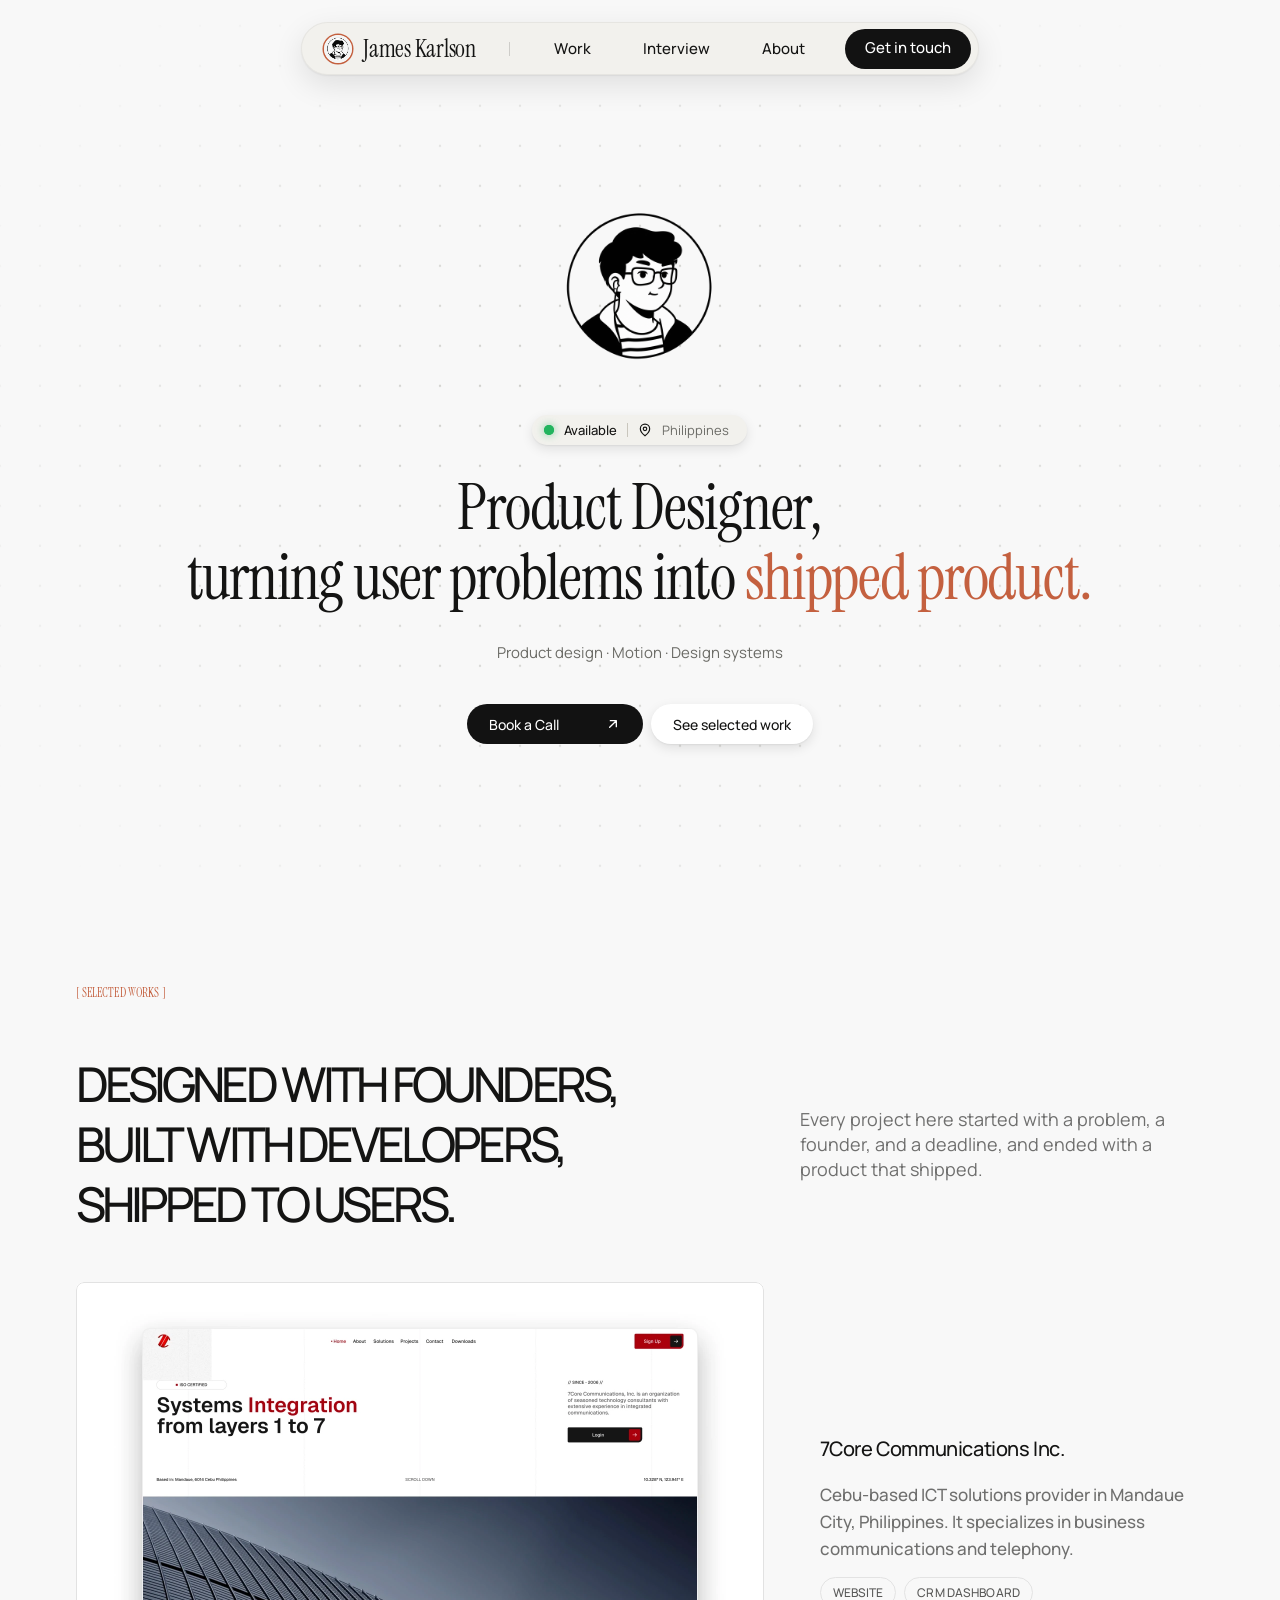
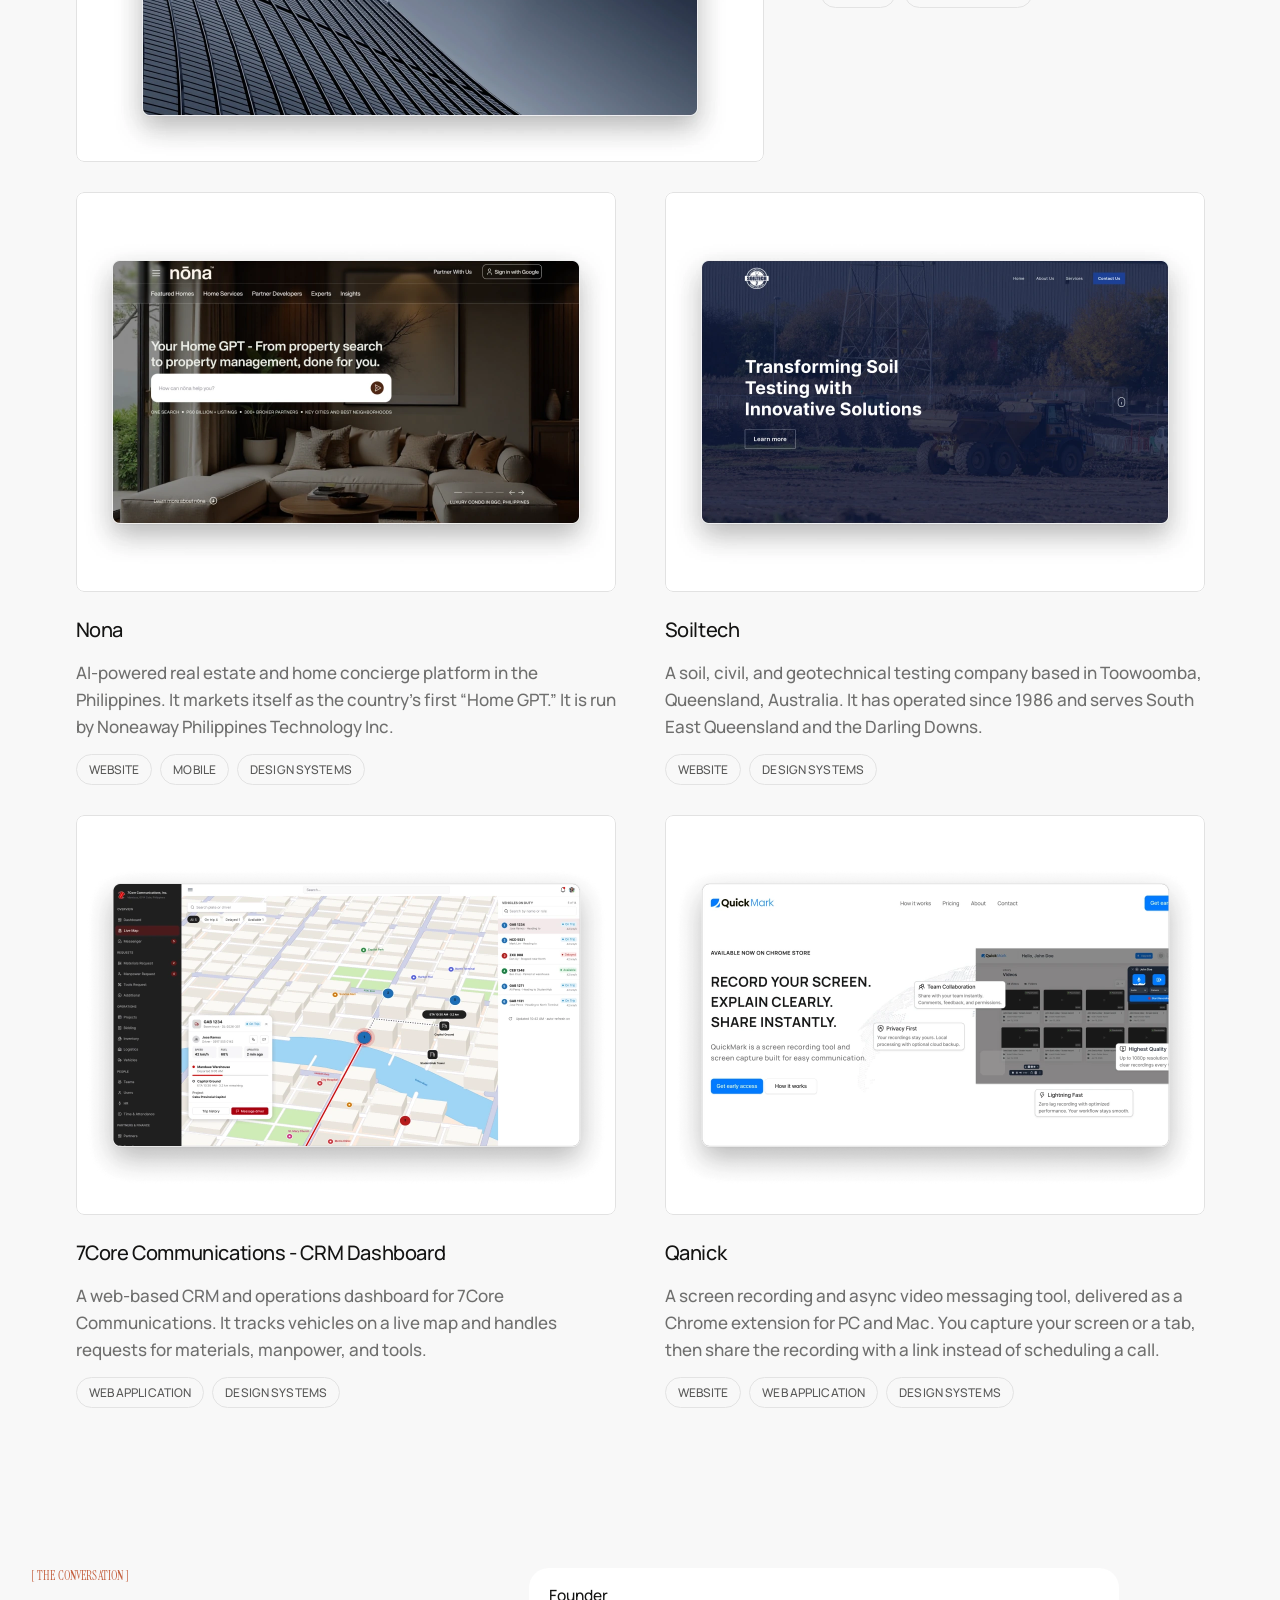
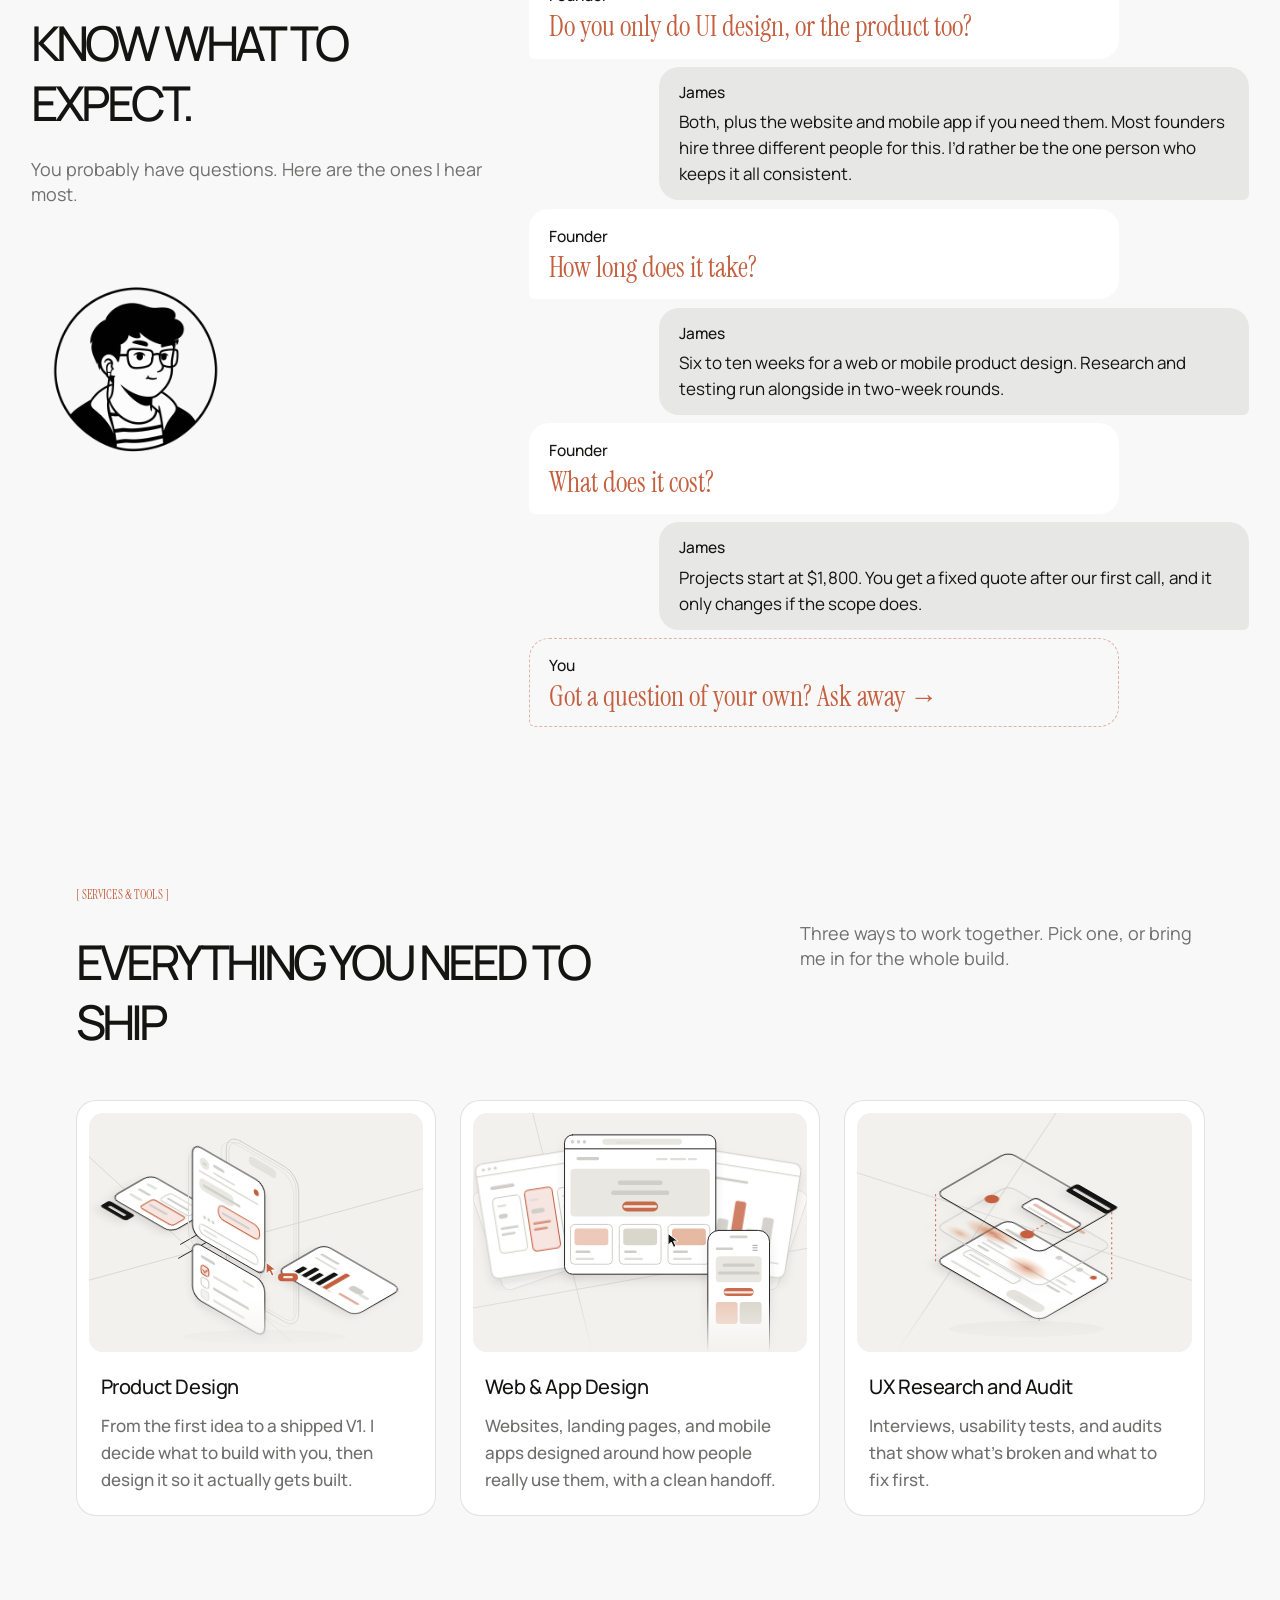
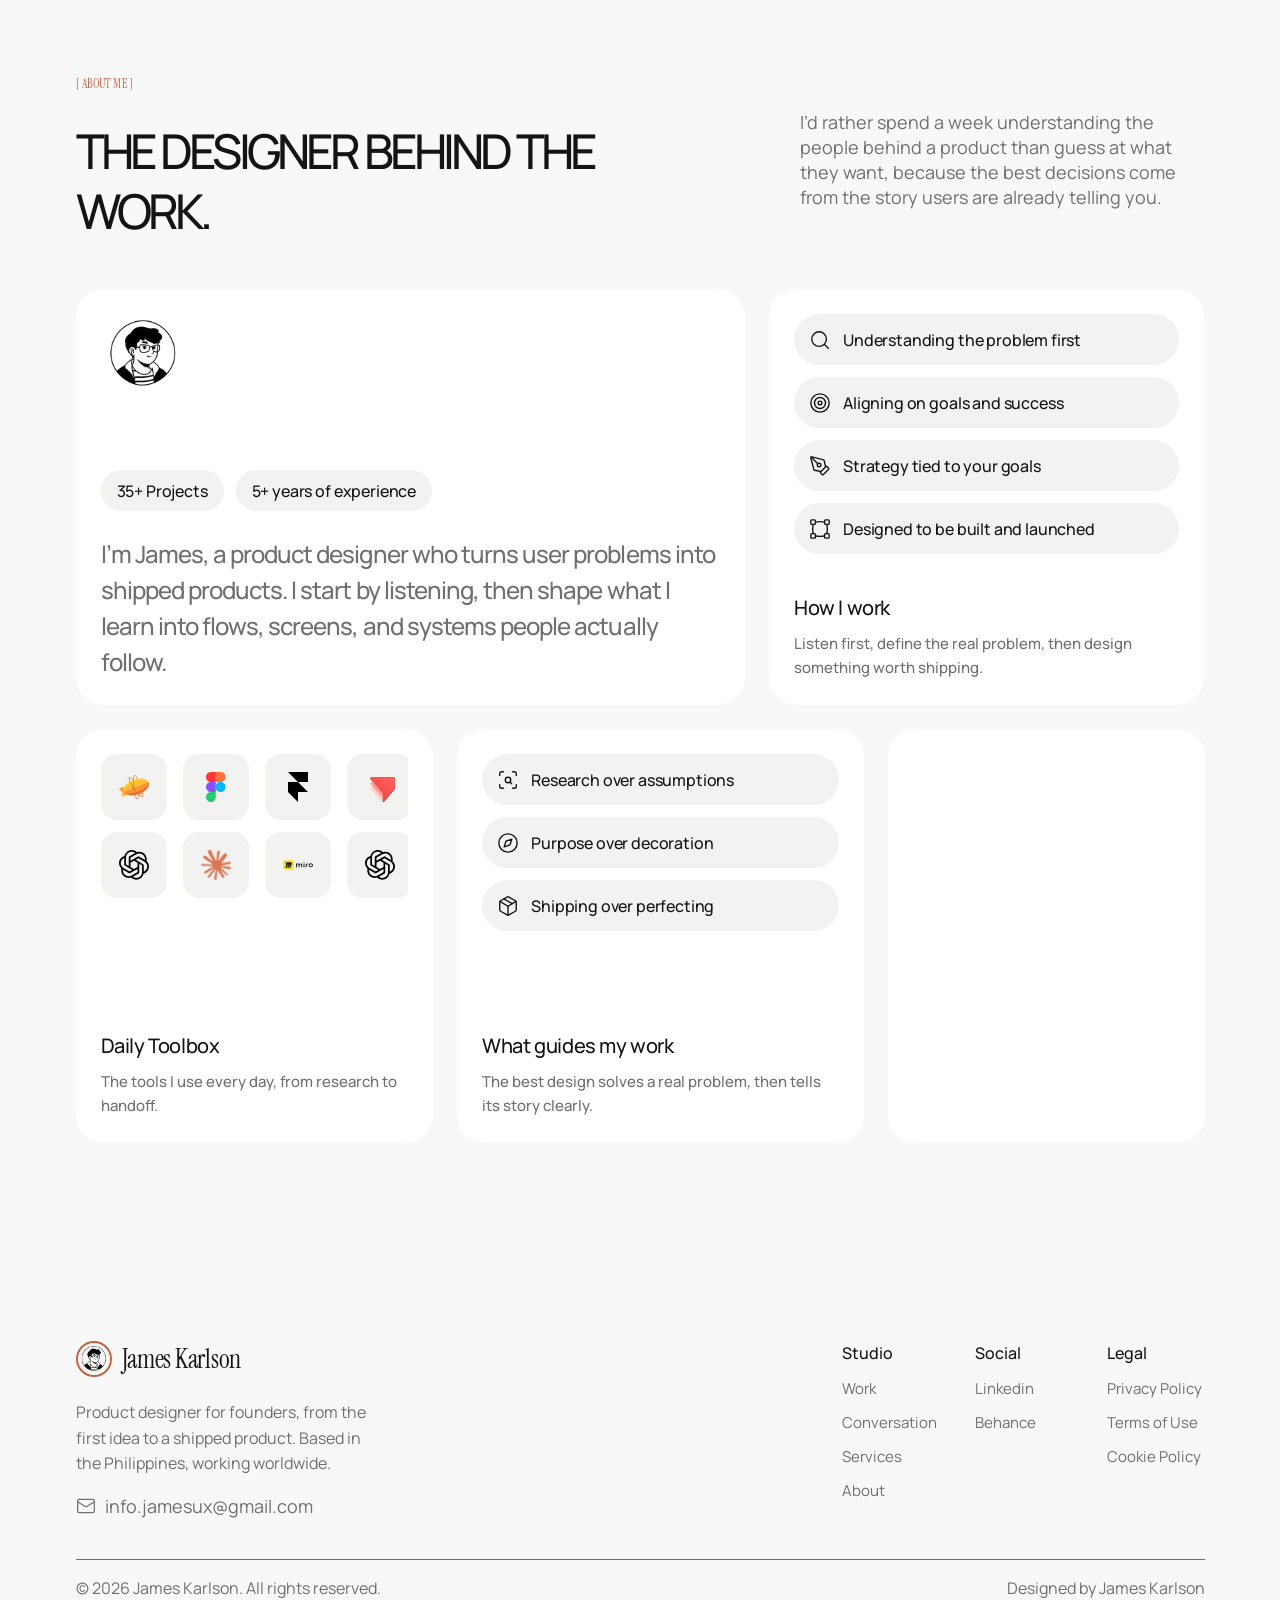
==== commit f073aeca: "Optimize and added new features" ====
--- a/index.html
+++ b/index.html
@@ -9,7 +9,7 @@
 
   <link rel="preconnect" href="https://fonts.googleapis.com">
   <link rel="preconnect" href="https://fonts.gstatic.com" crossorigin>
-  <link href="https://fonts.googleapis.com/css2?family=Instrument+Serif&family=Manrope:wght@400;500;600&display=swap" rel="stylesheet">
+  <link href="https://fonts.googleapis.com/css2?family=Instrument+Serif&family=Manrope:wght@400;500&display=swap" rel="stylesheet">
   <link rel="stylesheet" href="style.css">
 </head>
 <body>
@@ -24,7 +24,7 @@
       <span class="nav__divider" aria-hidden="true"></span>
       <ul class="nav__links" id="nav-links">
         <li><a href="#work">Work</a></li>
-        <li><a href="#conversation">Conversation</a></li>
+        <li><a href="#interview">Interview</a></li>
         <li><a href="#about">About</a></li>
         <li class="nav__cta-li"><a href="mailto:info.jamesux@gmail.com">Get in touch</a></li>
       </ul>
@@ -90,7 +90,7 @@
         <!-- Project 1: box 688 x 480 -->
         <article class="project project--feature" data-reveal>
           <a class="project__box" href="#" aria-label="View the 7Core Communications Inc. project">
-            <img src="images/work-sevencore-box.webp" alt="7Core Communications website homepage design" width="1376" height="960" loading="lazy">
+            <img src="images/work-sevencore-box.webp" alt="7Core Communications website homepage design" width="1376" height="960" loading="lazy" decoding="async">
           </a>
           <div class="project__info">
             <h3 class="project__name">7Core Communications Inc.</h3>
@@ -107,7 +107,7 @@
 
           <article class="project" data-reveal>
             <a class="project__box" href="#" aria-label="View the Nona project">
-              <img src="images/work-nona-box.webp" alt="Nona homepage design, an AI-powered real estate platform" width="1080" height="800" loading="lazy">
+              <img src="images/work-nona-box.webp" alt="Nona homepage design, an AI-powered real estate platform" width="1080" height="800" loading="lazy" decoding="async">
             </a>
             <div class="project__info">
               <h3 class="project__name">Nona</h3>
@@ -122,7 +122,7 @@
 
           <article class="project" data-reveal style="--d: 0.12s">
             <a class="project__box" href="#" aria-label="View the Soiltech project">
-              <img src="images/work-soiltech-box.webp" alt="Soiltech homepage design for a soil testing company" width="1080" height="800" loading="lazy">
+              <img src="images/work-soiltech-box.webp" alt="Soiltech homepage design for a soil testing company" width="1080" height="800" loading="lazy" decoding="async">
             </a>
             <div class="project__info">
               <h3 class="project__name">Soiltech</h3>
@@ -136,7 +136,7 @@
 
           <article class="project" data-reveal>
             <a class="project__box" href="#" aria-label="View the 7Core Communications CRM Dashboard project">
-              <img src="images/work-crm-box.webp" alt="7Core Communications CRM dashboard with a live vehicle map" width="1080" height="800" loading="lazy">
+              <img src="images/work-crm-box.webp" alt="7Core Communications CRM dashboard with a live vehicle map" width="1080" height="800" loading="lazy" decoding="async">
             </a>
             <div class="project__info">
               <h3 class="project__name">7Core Communications - CRM Dashboard</h3>
@@ -150,7 +150,7 @@
 
           <article class="project" data-reveal style="--d: 0.12s">
             <a class="project__box" href="#" aria-label="View the Qanick project">
-              <img src="images/work-qanick-box.webp" alt="Qanick website design for a screen recording tool" width="1080" height="800" loading="lazy">
+              <img src="images/work-qanick-box.webp" alt="Qanick website design for a screen recording tool" width="1080" height="800" loading="lazy" decoding="async">
             </a>
             <div class="project__info">
               <h3 class="project__name">Qanick</h3>
@@ -177,7 +177,7 @@
           <h2 class="section-title">Know what to<br class="br-d"> expect.</h2>
           <p class="section-lead">You probably have questions. Here are the ones I hear most.</p>
           <div class="convo__avatar" data-parallax="0.06" tabindex="0">
-            <img src="images/avatar-hero.png" alt="Illustrated portrait of James Karlson" width="186" height="186" loading="lazy">
+            <img src="images/avatar-hero.png" alt="Illustrated portrait of James Karlson" width="186" height="186" loading="lazy" decoding="async">
           </div>
         </div>
 
@@ -246,13 +246,16 @@
             <div class="service__art">
               <svg viewBox="0 0 336 240" aria-hidden="true" focusable="false">
 <path class="ln lt" d="M0 168L336 76M0 44L214 240" opacity=".7"/>
+<ellipse cx="176" cy="225" rx="82" ry="7" fill="rgba(20,20,19,.05)"/>
+<g transform="translate(-5 3)" opacity=".7"><g transform="matrix(.866 .5 0 1 138 20)"><rect class="ln lt" width="84" height="156" rx="16" style="stroke:#e1e0db"/></g></g>
 <g class="mv m-phone"><g transform="matrix(.866 .5 0 1 138 20)"><rect class="ln lt" width="84" height="156" rx="16"/><rect x="3" y="3" width="78" height="150" rx="13" fill="none" stroke="#e1e0db" style="vector-effect:non-scaling-stroke"/><rect x="26" y="9" width="32" height="9" rx="4.5" fill="#e3e2dd"/></g></g>
 <path class="ln" d="M92 132l26-15M90 146l28-16"/>
-<g class="mv m-sched"><g class="L" transform="matrix(.866 .5 -.866 .5 54 62)"><rect class="ln fw" width="70" height="46" rx="8"/>
+<g class="mv m-sched"><g class="L" transform="matrix(.866 .5 -.866 .5 62 62)"><rect class="ln fw" width="70" height="46" rx="8"/>
 <rect x="7.0" y="9.8" width="11.0" height="2.8" rx="1.4" fill="#e0dfda" opacity="1"/><rect x="7.0" y="19.8" width="13.8" height="2.8" rx="1.4" fill="#cfcec9" opacity="1"/><rect x="7.0" y="29.8" width="13.8" height="2.8" rx="1.4" fill="#e0dfda" opacity="1"/>
 <rect class="ln lt" x="30" y="7" width="34" height="13" rx="3"/><rect x="33.0" y="12.7" width="25.3" height="2.3" rx="1.1" fill="#cfcec9" opacity="1"/>
 <rect class="ga" x="26" y="23" width="38" height="16" rx="3" style="vector-effect:non-scaling-stroke"/><rect x="29.0" y="29.5" width="20.7" height="2.3" rx="1.1" fill="#cfcec9" opacity="1"/>
 <rect class="dk" x="2" y="50" width="30" height="11" rx="2.5"/><rect x="7.4" y="54.6" width="19.2" height="2.8" rx="1.4" fill="#fff" opacity=".85"/></g></g>
+<g transform="matrix(.866 .5 0 1 100 38)"><rect class="ln lt" width="84" height="92" rx="10" style="stroke:#e1e0db"/></g>
 <g class="mv m-chat"><g class="L" transform="matrix(.866 .5 0 1 104 30)"><rect class="ln fw" width="84" height="92" rx="10"/>
 <circle cx="14" cy="14" r="5.5" class="gb"/><rect x="11.8" y="13.2" width="4.4" height="2.2" rx="1.1" fill="#cfcec9" opacity="1"/>
 <rect x="24.0" y="9.2" width="13.0" height="3.2" rx="1.6" fill="#cfcec9" opacity="1"/><rect x="24.0" y="17.0" width="25.2" height="2.1" rx="1.1" fill="#e0dfda" opacity="1"/><circle cx="74" cy="13" r="3" class="ac"/>
@@ -284,6 +287,8 @@
             <div class="service__art">
               <svg viewBox="0 0 336 240" aria-hidden="true" focusable="false">
 <path class="ln lt" d="M0 196L336 136M60 0L120 240" opacity=".6"/>
+<g transform="rotate(-19 92 176)"><rect x="34" y="56" width="104" height="104" rx="8" fill="rgba(255,255,255,.55)" stroke="#e4e3de" style="vector-effect:non-scaling-stroke"/></g>
+<g transform="rotate(19 244 176)"><rect x="198" y="56" width="104" height="104" rx="8" fill="rgba(255,255,255,.55)" stroke="#e4e3de" style="vector-effect:non-scaling-stroke"/></g>
 <g class="mv w-l"><g class="L"><rect class="ln lt fw" x="22" y="40" width="132" height="116" rx="7"/><path class="ln lt" d="M22 52h132"/><circle cx="30" cy="46" r="1.6" class="gd"/><circle cx="36" cy="46" r="1.6" class="gd"/><circle cx="42" cy="46" r="1.6" class="gd"/>
 <rect x="34.0" y="63.9" width="24.5" height="3.5" rx="1.8" fill="#cfcec9" opacity="1"/>
 <rect class="ln lt fw" x="34" y="76" width="28" height="56" rx="4"/><rect class="ga" x="67" y="73" width="28" height="62" rx="4" style="vector-effect:non-scaling-stroke"/><rect class="ln lt fw" x="100" y="76" width="28" height="56" rx="4"/>
@@ -322,9 +327,10 @@
               <svg viewBox="0 0 336 240" aria-hidden="true" focusable="false">
 <defs><clipPath id="cl"><rect width="120" height="84" rx="8"/></clipPath></defs>
 <path class="ln lt" d="M0 60L336 168M40 240L200 0" opacity=".6"/>
+<ellipse cx="170" cy="217" rx="78" ry="8" fill="rgba(20,20,19,.05)"/>
 <path class="cn" d="M79 149V81M256 167V99M183 209V141"/>
 <g class="L" transform="matrix(.866 .5 -.866 .5 152 107)"><rect class="ln fw" width="120" height="84" rx="8"/>
-<rect x="8.0" y="9.5" width="24.0" height="3.0" rx="1.5" fill="#cfcec9" opacity="1"/><path class="ln lt" d="M72 9h18M92 9h0"/><circle cx="68" cy="9" r="2.8" class="gd"/><circle cx="92" cy="9" r="2.8" class="gd"/><circle cx="108" cy="9" r="2.8" class="ac"/><path class="ln lt" d="M71 9h18M95 9h10"/>
+<rect x="8.0" y="9.5" width="24.0" height="3.0" rx="1.5" fill="#cfcec9" opacity="1"/><circle cx="68" cy="9" r="2.8" class="gd"/><circle cx="92" cy="9" r="2.8" class="gd"/><circle cx="108" cy="9" r="2.8" class="ac"/><path class="ln lt" d="M71 9h18M95 9h10"/>
 <rect x="8.0" y="23.2" width="26.4" height="2.4" rx="1.2" fill="#cfcec9" opacity="1"/><rect x="88.0" y="23.2" width="14.4" height="2.4" rx="1.2" fill="#e0dfda" opacity="1"/><rect x="8.0" y="31.2" width="19.2" height="2.4" rx="1.2" fill="#e0dfda" opacity="1"/><rect x="88.0" y="31.2" width="12.0" height="2.4" rx="1.2" fill="#e0dfda" opacity="1"/><path class="ln lt" d="M8 38h104"/><rect x="8.0" y="42.1" width="12.5" height="2.5" rx="1.2" fill="#cfcec9" opacity="1"/><rect x="88.0" y="42.1" width="15.0" height="2.5" rx="1.2" fill="#cfcec9" opacity="1"/>
 <rect class="ln lt" x="8" y="52" width="60" height="10" rx="3"/><rect x="12.0" y="56.0" width="23.0" height="2.3" rx="1.1" fill="#e0dfda" opacity="1"/>
 <rect x="8.0" y="73.2" width="33.6" height="2.4" rx="1.2" fill="#e0dfda" opacity="1"/><rect x="72" y="66" width="40" height="12" rx="6" fill="#e3e2dd"/><rect x="82.4" y="70.6" width="19.2" height="2.4" rx="1.2" fill="#e0dfda" opacity="1"/></g>
@@ -365,7 +371,7 @@
           <div class="about__row about__row--top">
 
             <article class="about-card about-card--bio" data-reveal>
-              <img class="about__avatar" src="images/avatar-hero.png" alt="Illustrated portrait of James Karlson" width="74" height="74" loading="lazy">
+              <img class="about__avatar" src="images/avatar-hero.png" alt="Illustrated portrait of James Karlson" width="74" height="74" loading="lazy" decoding="async">
               <ul class="about__chips">
                 <li class="chip">35+ Projects</li>
                 <li class="chip">5+ years of experience</li>
@@ -407,56 +413,56 @@
               <div class="marquee" aria-label="Tools I use daily">
             <div class="marquee__row marquee__row--a">
               <ul class="marquee__list">
-                <li class="marquee__tile"><img src="images/tools/zeplin.svg" alt="Zeplin" width="30" height="30" loading="lazy"></li>
-                <li class="marquee__tile"><img src="images/tools/figma.svg" alt="Figma" width="30" height="30" loading="lazy"></li>
-                <li class="marquee__tile"><img src="images/tools/framer.svg" alt="Framer" width="30" height="30" loading="lazy"></li>
-                <li class="marquee__tile"><img src="images/tools/protopie.svg" alt="ProtoPie" width="30" height="30" loading="lazy"></li>
-                <li class="marquee__tile" aria-hidden="true"><img src="images/tools/zeplin.svg" alt="" width="30" height="30" loading="lazy"></li>
-                <li class="marquee__tile" aria-hidden="true"><img src="images/tools/figma.svg" alt="" width="30" height="30" loading="lazy"></li>
-                <li class="marquee__tile" aria-hidden="true"><img src="images/tools/framer.svg" alt="" width="30" height="30" loading="lazy"></li>
-                <li class="marquee__tile" aria-hidden="true"><img src="images/tools/protopie.svg" alt="" width="30" height="30" loading="lazy"></li>
-                <li class="marquee__tile" aria-hidden="true"><img src="images/tools/zeplin.svg" alt="" width="30" height="30" loading="lazy"></li>
-                <li class="marquee__tile" aria-hidden="true"><img src="images/tools/figma.svg" alt="" width="30" height="30" loading="lazy"></li>
-                <li class="marquee__tile" aria-hidden="true"><img src="images/tools/framer.svg" alt="" width="30" height="30" loading="lazy"></li>
-                <li class="marquee__tile" aria-hidden="true"><img src="images/tools/protopie.svg" alt="" width="30" height="30" loading="lazy"></li>
+                <li class="marquee__tile"><img src="images/tools/zeplin.svg" alt="Zeplin" width="30" height="30" loading="lazy" decoding="async"></li>
+                <li class="marquee__tile"><img src="images/tools/figma.svg" alt="Figma" width="30" height="30" loading="lazy" decoding="async"></li>
+                <li class="marquee__tile"><img src="images/tools/framer.svg" alt="Framer" width="30" height="30" loading="lazy" decoding="async"></li>
+                <li class="marquee__tile"><img src="images/tools/protopie.svg" alt="ProtoPie" width="30" height="30" loading="lazy" decoding="async"></li>
+                <li class="marquee__tile" aria-hidden="true"><img src="images/tools/zeplin.svg" alt="" width="30" height="30" loading="lazy" decoding="async"></li>
+                <li class="marquee__tile" aria-hidden="true"><img src="images/tools/figma.svg" alt="" width="30" height="30" loading="lazy" decoding="async"></li>
+                <li class="marquee__tile" aria-hidden="true"><img src="images/tools/framer.svg" alt="" width="30" height="30" loading="lazy" decoding="async"></li>
+                <li class="marquee__tile" aria-hidden="true"><img src="images/tools/protopie.svg" alt="" width="30" height="30" loading="lazy" decoding="async"></li>
+                <li class="marquee__tile" aria-hidden="true"><img src="images/tools/zeplin.svg" alt="" width="30" height="30" loading="lazy" decoding="async"></li>
+                <li class="marquee__tile" aria-hidden="true"><img src="images/tools/figma.svg" alt="" width="30" height="30" loading="lazy" decoding="async"></li>
+                <li class="marquee__tile" aria-hidden="true"><img src="images/tools/framer.svg" alt="" width="30" height="30" loading="lazy" decoding="async"></li>
+                <li class="marquee__tile" aria-hidden="true"><img src="images/tools/protopie.svg" alt="" width="30" height="30" loading="lazy" decoding="async"></li>
               </ul>
               <ul class="marquee__list" aria-hidden="true">
-                <li class="marquee__tile" aria-hidden="true"><img src="images/tools/zeplin.svg" alt="" width="30" height="30" loading="lazy"></li>
-                <li class="marquee__tile" aria-hidden="true"><img src="images/tools/figma.svg" alt="" width="30" height="30" loading="lazy"></li>
-                <li class="marquee__tile" aria-hidden="true"><img src="images/tools/framer.svg" alt="" width="30" height="30" loading="lazy"></li>
-                <li class="marquee__tile" aria-hidden="true"><img src="images/tools/protopie.svg" alt="" width="30" height="30" loading="lazy"></li>
-                <li class="marquee__tile" aria-hidden="true"><img src="images/tools/zeplin.svg" alt="" width="30" height="30" loading="lazy"></li>
-                <li class="marquee__tile" aria-hidden="true"><img src="images/tools/figma.svg" alt="" width="30" height="30" loading="lazy"></li>
-                <li class="marquee__tile" aria-hidden="true"><img src="images/tools/framer.svg" alt="" width="30" height="30" loading="lazy"></li>
-                <li class="marquee__tile" aria-hidden="true"><img src="images/tools/protopie.svg" alt="" width="30" height="30" loading="lazy"></li>
-                <li class="marquee__tile" aria-hidden="true"><img src="images/tools/zeplin.svg" alt="" width="30" height="30" loading="lazy"></li>
-                <li class="marquee__tile" aria-hidden="true"><img src="images/tools/figma.svg" alt="" width="30" height="30" loading="lazy"></li>
-                <li class="marquee__tile" aria-hidden="true"><img src="images/tools/framer.svg" alt="" width="30" height="30" loading="lazy"></li>
-                <li class="marquee__tile" aria-hidden="true"><img src="images/tools/protopie.svg" alt="" width="30" height="30" loading="lazy"></li>
+                <li class="marquee__tile" aria-hidden="true"><img src="images/tools/zeplin.svg" alt="" width="30" height="30" loading="lazy" decoding="async"></li>
+                <li class="marquee__tile" aria-hidden="true"><img src="images/tools/figma.svg" alt="" width="30" height="30" loading="lazy" decoding="async"></li>
+                <li class="marquee__tile" aria-hidden="true"><img src="images/tools/framer.svg" alt="" width="30" height="30" loading="lazy" decoding="async"></li>
+                <li class="marquee__tile" aria-hidden="true"><img src="images/tools/protopie.svg" alt="" width="30" height="30" loading="lazy" decoding="async"></li>
+                <li class="marquee__tile" aria-hidden="true"><img src="images/tools/zeplin.svg" alt="" width="30" height="30" loading="lazy" decoding="async"></li>
+                <li class="marquee__tile" aria-hidden="true"><img src="images/tools/figma.svg" alt="" width="30" height="30" loading="lazy" decoding="async"></li>
+                <li class="marquee__tile" aria-hidden="true"><img src="images/tools/framer.svg" alt="" width="30" height="30" loading="lazy" decoding="async"></li>
+                <li class="marquee__tile" aria-hidden="true"><img src="images/tools/protopie.svg" alt="" width="30" height="30" loading="lazy" decoding="async"></li>
+                <li class="marquee__tile" aria-hidden="true"><img src="images/tools/zeplin.svg" alt="" width="30" height="30" loading="lazy" decoding="async"></li>
+                <li class="marquee__tile" aria-hidden="true"><img src="images/tools/figma.svg" alt="" width="30" height="30" loading="lazy" decoding="async"></li>
+                <li class="marquee__tile" aria-hidden="true"><img src="images/tools/framer.svg" alt="" width="30" height="30" loading="lazy" decoding="async"></li>
+                <li class="marquee__tile" aria-hidden="true"><img src="images/tools/protopie.svg" alt="" width="30" height="30" loading="lazy" decoding="async"></li>
               </ul>
             </div>
             <div class="marquee__row marquee__row--b">
               <ul class="marquee__list">
-                <li class="marquee__tile"><img src="images/tools/chatgpt.svg" alt="ChatGPT" width="30" height="30" loading="lazy"></li>
-                <li class="marquee__tile"><img src="images/tools/claude.svg" alt="Claude" width="30" height="30" loading="lazy"></li>
-                <li class="marquee__tile"><img src="images/tools/miro.svg" alt="Miro" width="30" height="30" loading="lazy"></li>
-                <li class="marquee__tile" aria-hidden="true"><img src="images/tools/chatgpt.svg" alt="" width="30" height="30" loading="lazy"></li>
-                <li class="marquee__tile" aria-hidden="true"><img src="images/tools/claude.svg" alt="" width="30" height="30" loading="lazy"></li>
-                <li class="marquee__tile" aria-hidden="true"><img src="images/tools/miro.svg" alt="" width="30" height="30" loading="lazy"></li>
-                <li class="marquee__tile" aria-hidden="true"><img src="images/tools/chatgpt.svg" alt="" width="30" height="30" loading="lazy"></li>
-                <li class="marquee__tile" aria-hidden="true"><img src="images/tools/claude.svg" alt="" width="30" height="30" loading="lazy"></li>
-                <li class="marquee__tile" aria-hidden="true"><img src="images/tools/miro.svg" alt="" width="30" height="30" loading="lazy"></li>
+                <li class="marquee__tile"><img src="images/tools/chatgpt.svg" alt="ChatGPT" width="30" height="30" loading="lazy" decoding="async"></li>
+                <li class="marquee__tile"><img src="images/tools/claude.svg" alt="Claude" width="30" height="30" loading="lazy" decoding="async"></li>
+                <li class="marquee__tile"><img src="images/tools/miro.svg" alt="Miro" width="30" height="30" loading="lazy" decoding="async"></li>
+                <li class="marquee__tile" aria-hidden="true"><img src="images/tools/chatgpt.svg" alt="" width="30" height="30" loading="lazy" decoding="async"></li>
+                <li class="marquee__tile" aria-hidden="true"><img src="images/tools/claude.svg" alt="" width="30" height="30" loading="lazy" decoding="async"></li>
+                <li class="marquee__tile" aria-hidden="true"><img src="images/tools/miro.svg" alt="" width="30" height="30" loading="lazy" decoding="async"></li>
+                <li class="marquee__tile" aria-hidden="true"><img src="images/tools/chatgpt.svg" alt="" width="30" height="30" loading="lazy" decoding="async"></li>
+                <li class="marquee__tile" aria-hidden="true"><img src="images/tools/claude.svg" alt="" width="30" height="30" loading="lazy" decoding="async"></li>
+                <li class="marquee__tile" aria-hidden="true"><img src="images/tools/miro.svg" alt="" width="30" height="30" loading="lazy" decoding="async"></li>
               </ul>
               <ul class="marquee__list" aria-hidden="true">
-                <li class="marquee__tile" aria-hidden="true"><img src="images/tools/chatgpt.svg" alt="" width="30" height="30" loading="lazy"></li>
-                <li class="marquee__tile" aria-hidden="true"><img src="images/tools/claude.svg" alt="" width="30" height="30" loading="lazy"></li>
-                <li class="marquee__tile" aria-hidden="true"><img src="images/tools/miro.svg" alt="" width="30" height="30" loading="lazy"></li>
-                <li class="marquee__tile" aria-hidden="true"><img src="images/tools/chatgpt.svg" alt="" width="30" height="30" loading="lazy"></li>
-                <li class="marquee__tile" aria-hidden="true"><img src="images/tools/claude.svg" alt="" width="30" height="30" loading="lazy"></li>
-                <li class="marquee__tile" aria-hidden="true"><img src="images/tools/miro.svg" alt="" width="30" height="30" loading="lazy"></li>
-                <li class="marquee__tile" aria-hidden="true"><img src="images/tools/chatgpt.svg" alt="" width="30" height="30" loading="lazy"></li>
-                <li class="marquee__tile" aria-hidden="true"><img src="images/tools/claude.svg" alt="" width="30" height="30" loading="lazy"></li>
-                <li class="marquee__tile" aria-hidden="true"><img src="images/tools/miro.svg" alt="" width="30" height="30" loading="lazy"></li>
+                <li class="marquee__tile" aria-hidden="true"><img src="images/tools/chatgpt.svg" alt="" width="30" height="30" loading="lazy" decoding="async"></li>
+                <li class="marquee__tile" aria-hidden="true"><img src="images/tools/claude.svg" alt="" width="30" height="30" loading="lazy" decoding="async"></li>
+                <li class="marquee__tile" aria-hidden="true"><img src="images/tools/miro.svg" alt="" width="30" height="30" loading="lazy" decoding="async"></li>
+                <li class="marquee__tile" aria-hidden="true"><img src="images/tools/chatgpt.svg" alt="" width="30" height="30" loading="lazy" decoding="async"></li>
+                <li class="marquee__tile" aria-hidden="true"><img src="images/tools/claude.svg" alt="" width="30" height="30" loading="lazy" decoding="async"></li>
+                <li class="marquee__tile" aria-hidden="true"><img src="images/tools/miro.svg" alt="" width="30" height="30" loading="lazy" decoding="async"></li>
+                <li class="marquee__tile" aria-hidden="true"><img src="images/tools/chatgpt.svg" alt="" width="30" height="30" loading="lazy" decoding="async"></li>
+                <li class="marquee__tile" aria-hidden="true"><img src="images/tools/claude.svg" alt="" width="30" height="30" loading="lazy" decoding="async"></li>
+                <li class="marquee__tile" aria-hidden="true"><img src="images/tools/miro.svg" alt="" width="30" height="30" loading="lazy" decoding="async"></li>
               </ul>
             </div>
               </div>
@@ -488,8 +494,8 @@
             </article>
 
             <figure class="about-card about-card--photo" data-parallax="0.05" data-reveal style="--d: 0.2s">
-              <img class="photo photo--1" src="images/about-photo-1.webp" alt="A street scene photographed by James" width="632" height="828" loading="lazy">
-              <img class="photo photo--2" src="images/about-photo-2.webp" alt="Another photo taken by James" width="632" height="828" loading="lazy">
+              <img class="photo photo--1" src="images/about-photo-1.webp" alt="A street scene photographed by James" width="632" height="828" loading="lazy" decoding="async">
+              <img class="photo photo--2" src="images/about-photo-2.webp" alt="Another photo taken by James" width="632" height="828" loading="lazy" decoding="async">
             </figure>
 
           </div>
@@ -507,7 +513,7 @@
       <div class="footer__top">
         <div class="footer__brandcol">
           <a class="footer__brand" href="#top" aria-label="James Karlson, home">
-            <img class="footer__avatar" src="images/avatar.png" alt="" width="32" height="32" loading="lazy">
+            <img class="footer__avatar" src="images/avatar.png" alt="" width="32" height="32" loading="lazy" decoding="async">
             <span class="footer__name">James Karlson</span>
           </a>
           <p class="footer__about">Product designer for founders, from the first idea to a shipped product. Based in the Philippines, working worldwide.</p>
@@ -522,7 +528,7 @@
             <h3 class="footer__head">Studio</h3>
             <ul class="footer__list">
               <li><a href="#work">Work</a></li>
-              <li><a href="#conversation">Conversation</a></li>
+              <li><a href="#interview">Conversation</a></li>
               <li><a href="#services">Services</a></li>
               <li><a href="#about">About</a></li>
             </ul>
--- a/style.css
+++ b/style.css
@@ -684,6 +684,8 @@
   overflow: hidden;
 }
 
+.service__art { position: relative; }
+.service__art::after { content: ""; position: absolute; inset: auto 0 0 0; height: 22%; background: linear-gradient(to bottom, rgba(242, 241, 237, 0), #f2f1ed); pointer-events: none; }
 .service__art svg { display: block; width: 100%; height: auto; }
 
 /* drawing styles: thin dark outlines, warm grays, one terracotta accent */
@@ -1294,8 +1296,8 @@
   .service:hover .service__art .sel { opacity: 1; transition-delay: 0.45s; }
   .service:hover .service__art .bx { opacity: 1; transition-delay: 0.5s; }
   .service:hover .service__art .tk { stroke-dashoffset: 0; }
-  .service:hover .service__art .w-l { transform: rotate(-15deg) translate(-6px, 2px); }
-  .service:hover .service__art .w-r { transform: rotate(15deg) translate(6px, 2px); }
+  .service:hover .service__art .w-l { transform: rotate(-11deg) translate(-1px, 2px); }
+  .service:hover .service__art .w-r { transform: rotate(11deg) translate(1px, 2px); }
   .service:hover .service__art .ctr { transform: translateY(-5px); }
   .service:hover .service__art .ph2 { transform: translateY(-9px); }
   .service:hover .service__art .c2 { transform: translate(-24px, -22px); }
@@ -1318,8 +1320,8 @@
   .service.is-live .service__art .sel { opacity: 1; transition-delay: 0.45s; }
   .service.is-live .service__art .bx { opacity: 1; transition-delay: 0.5s; }
   .service.is-live .service__art .tk { stroke-dashoffset: 0; }
-  .service.is-live .service__art .w-l { transform: rotate(-15deg) translate(-6px, 2px); }
-  .service.is-live .service__art .w-r { transform: rotate(15deg) translate(6px, 2px); }
+  .service.is-live .service__art .w-l { transform: rotate(-11deg) translate(-1px, 2px); }
+  .service.is-live .service__art .w-r { transform: rotate(11deg) translate(1px, 2px); }
   .service.is-live .service__art .ctr { transform: translateY(-5px); }
   .service.is-live .service__art .ph2 { transform: translateY(-9px); }
   .service.is-live .service__art .c2 { transform: translate(-24px, -22px); }
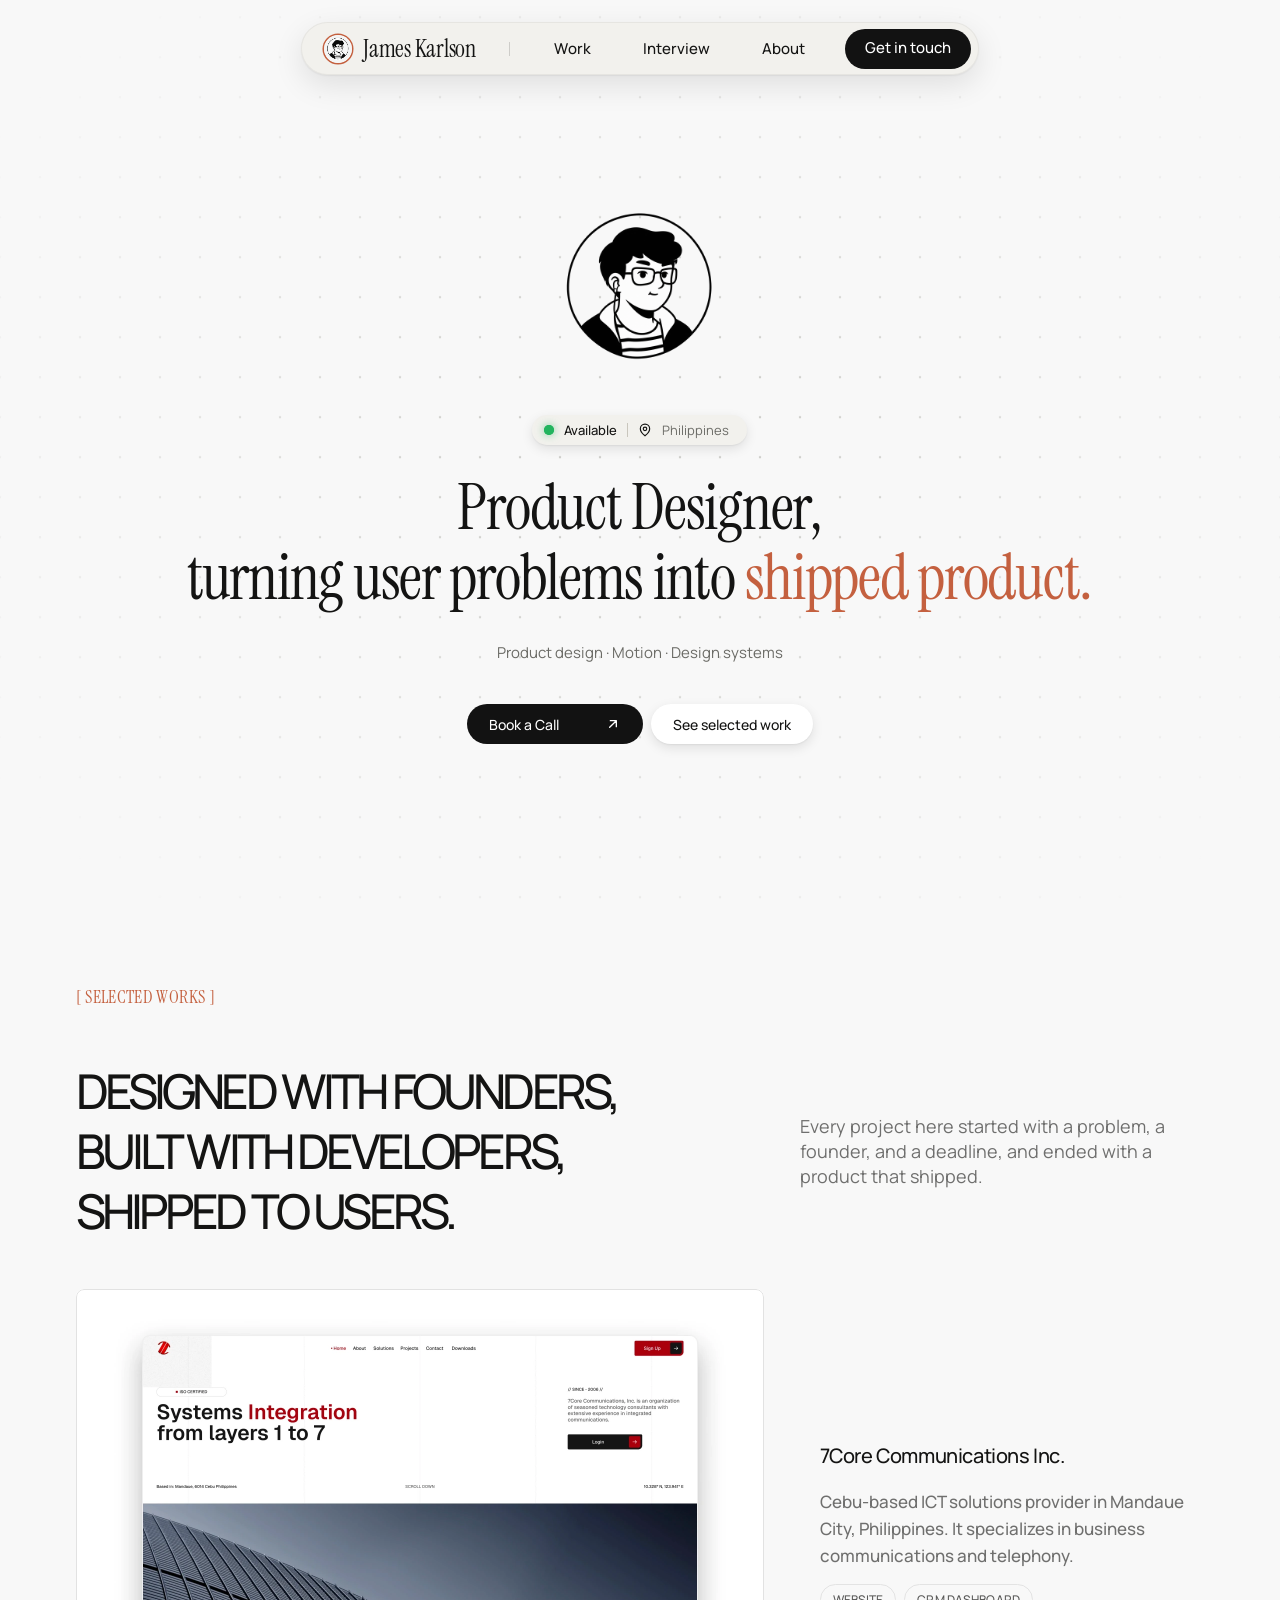
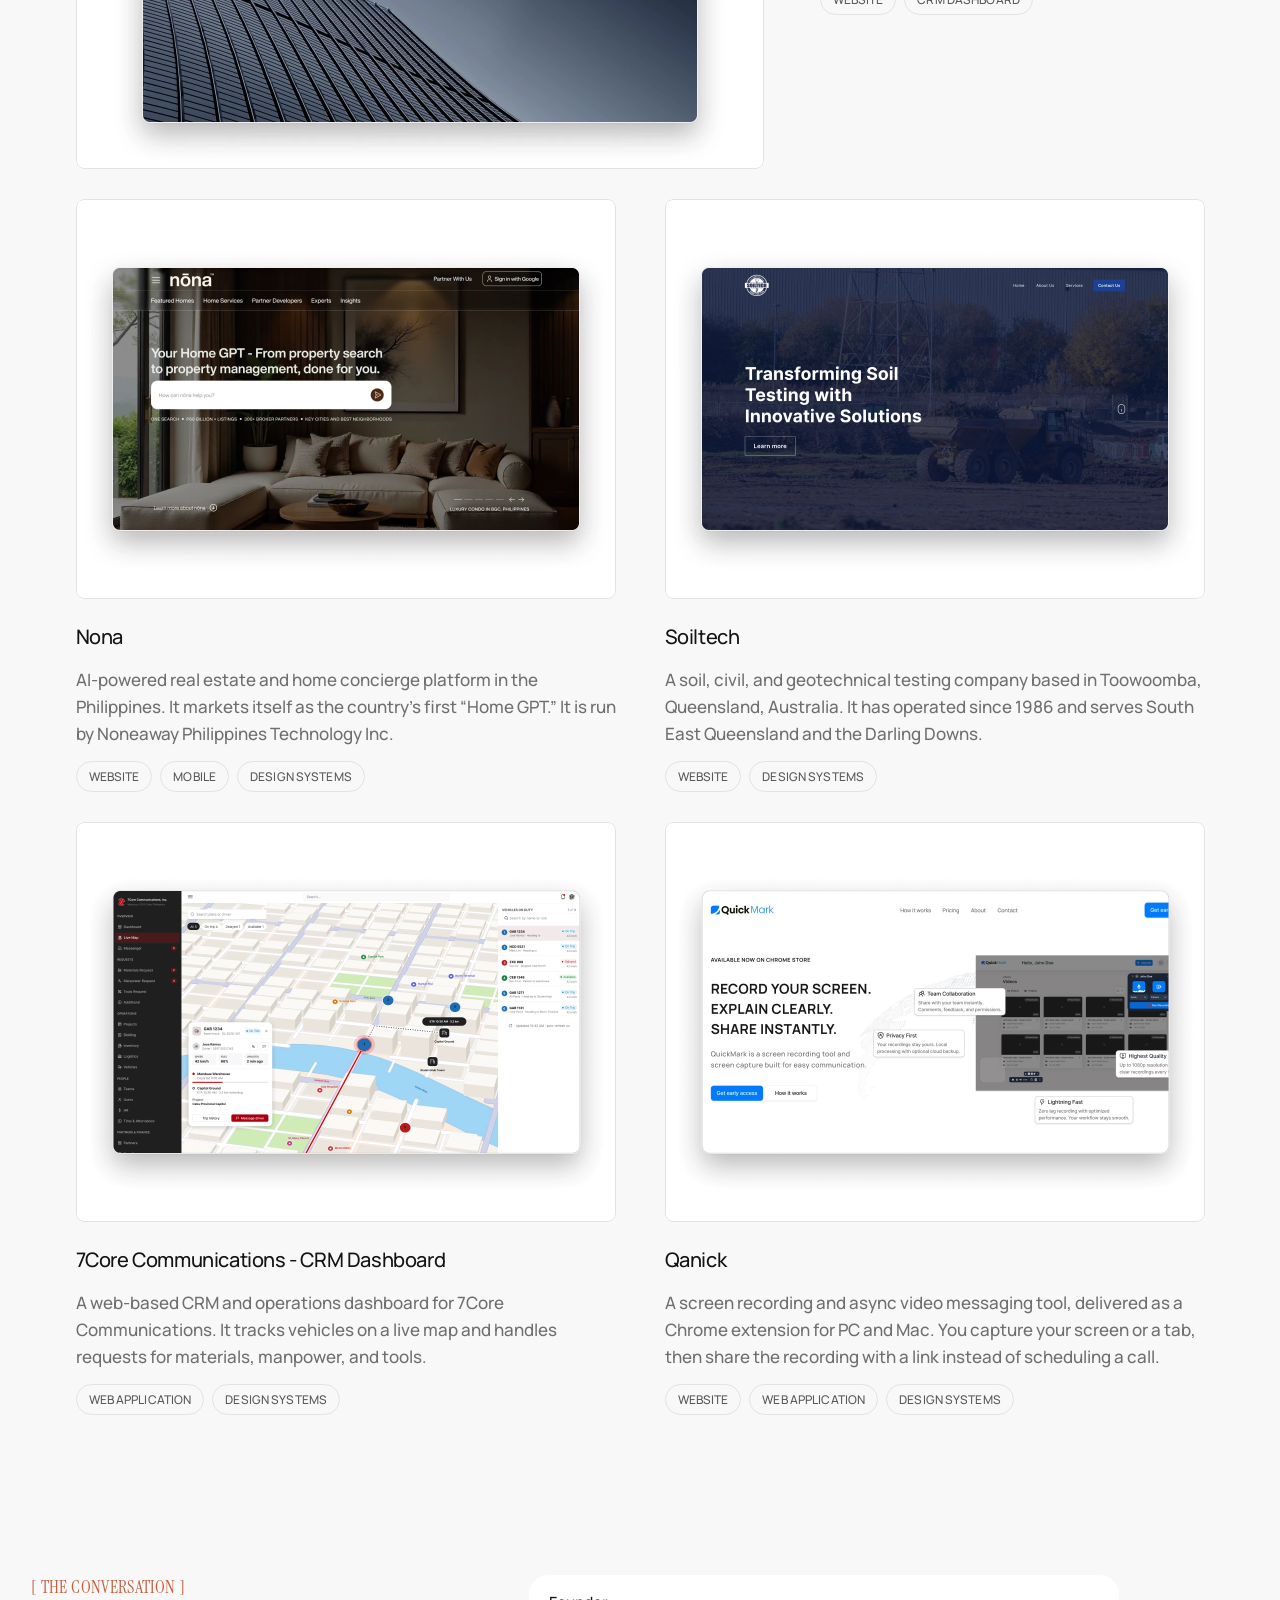
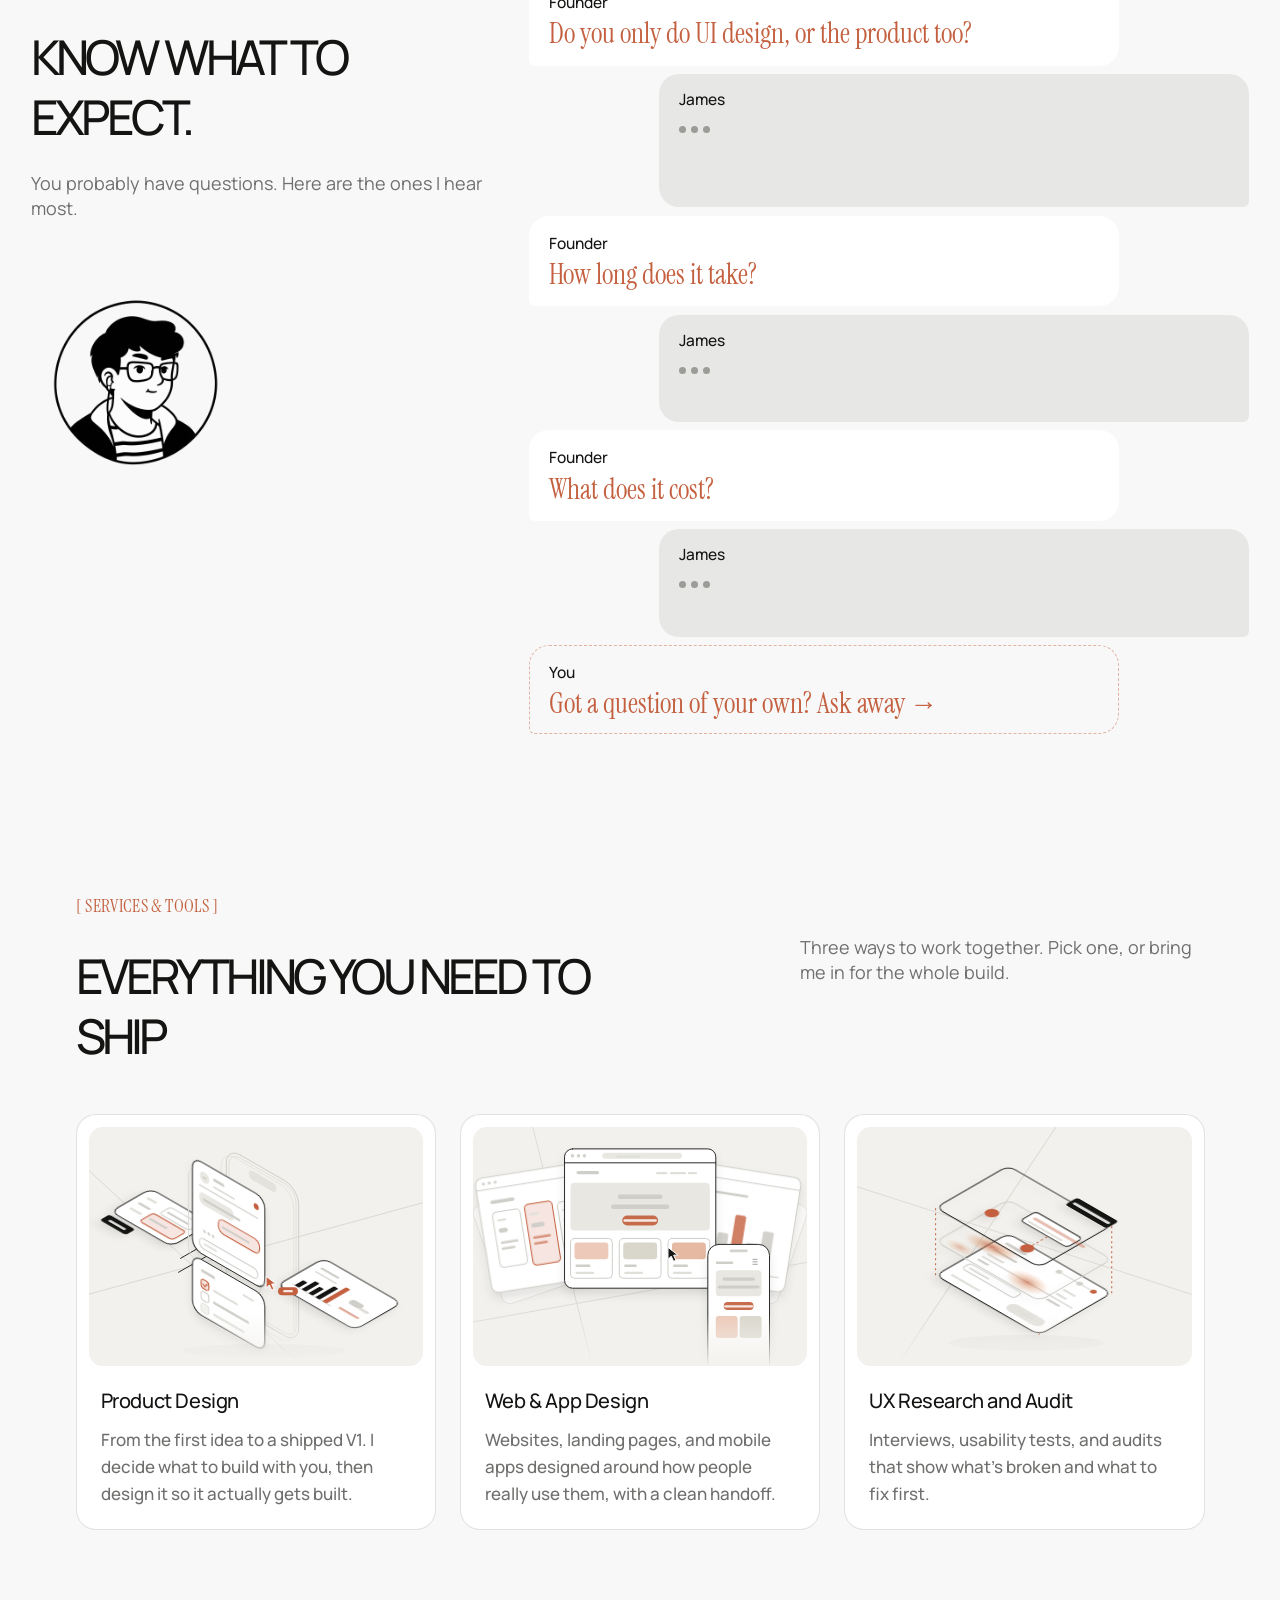
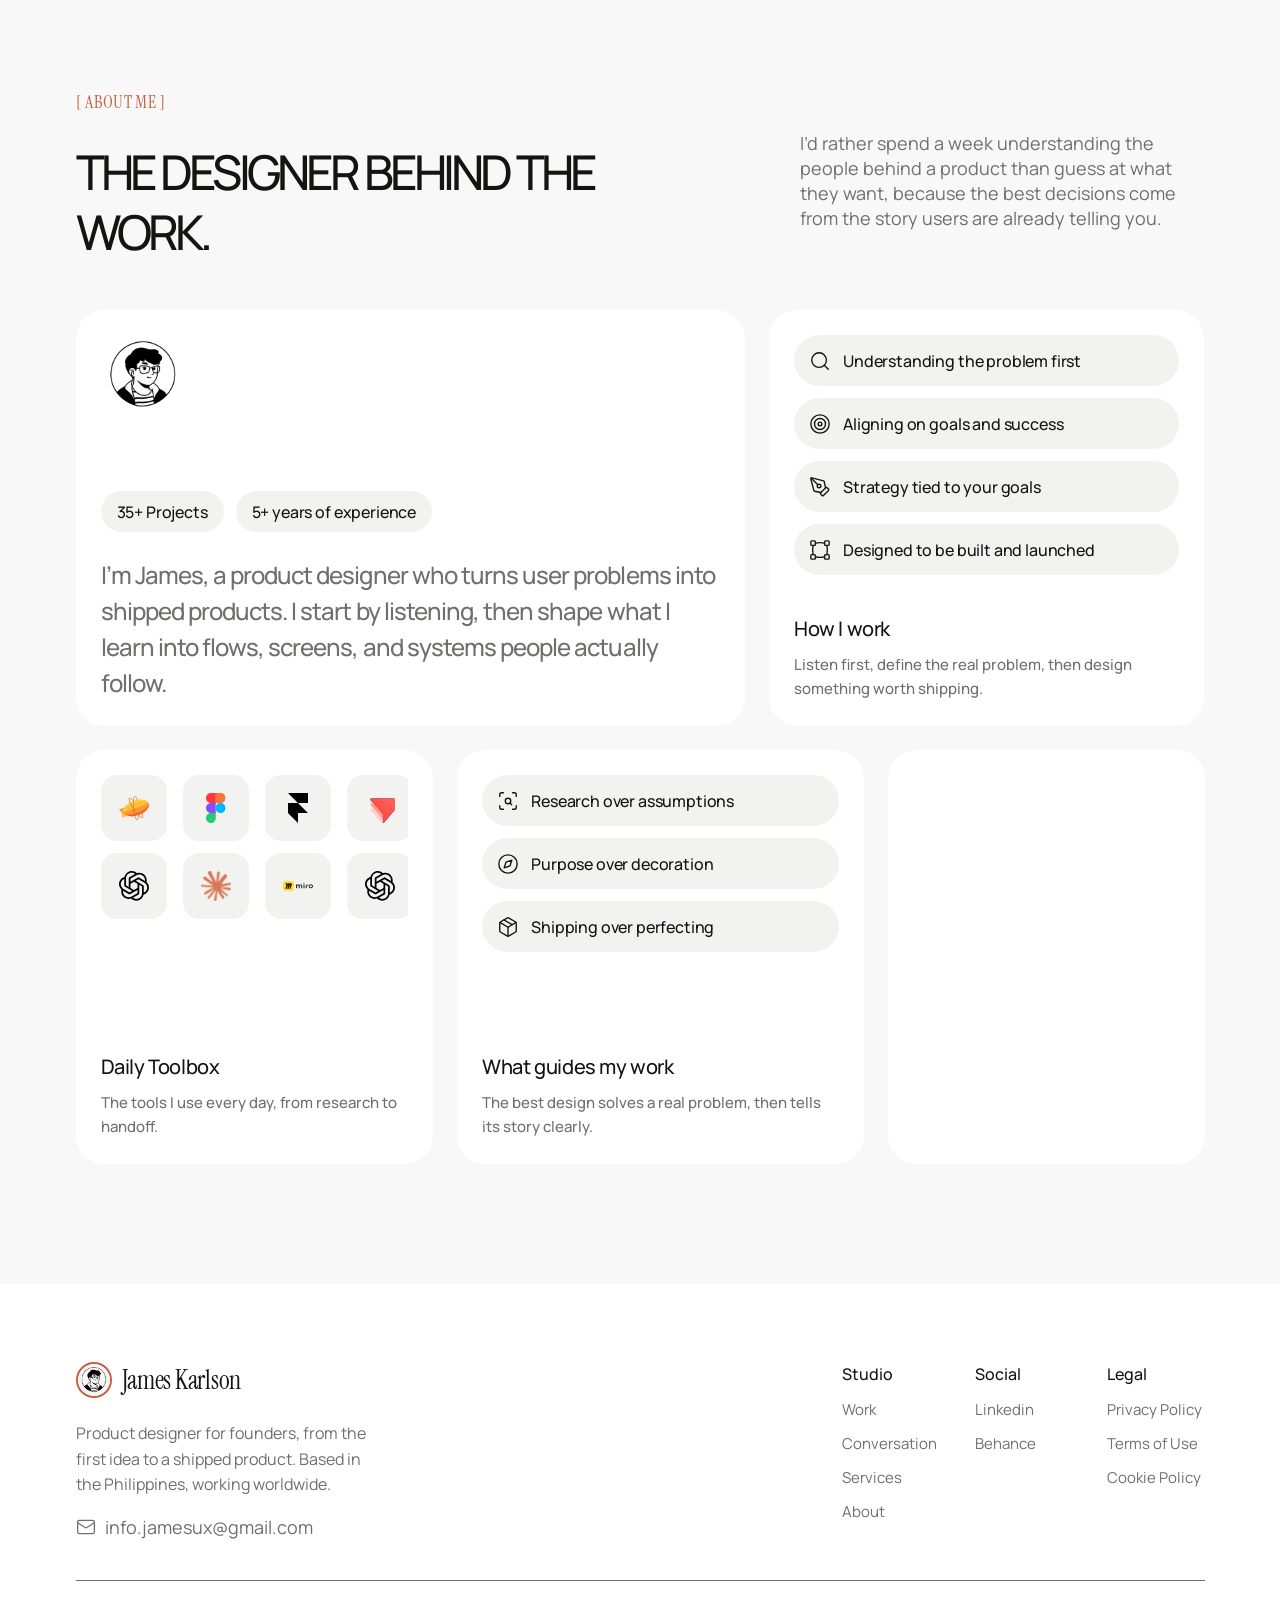
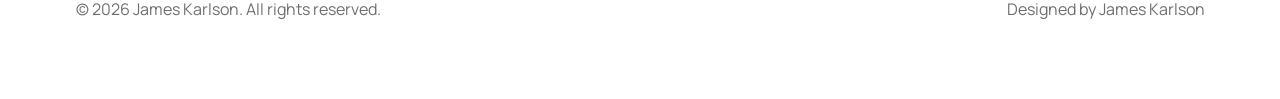
==== commit 02004ce3: "Added new page" ====
--- a/index.html
+++ b/index.html
@@ -26,9 +26,9 @@
         <li><a href="#work">Work</a></li>
         <li><a href="#interview">Interview</a></li>
         <li><a href="#about">About</a></li>
-        <li class="nav__cta-li"><a href="mailto:info.jamesux@gmail.com">Get in touch</a></li>
+        <li class="nav__cta-li"><a href="contact.html">Get in touch</a></li>
       </ul>
-      <a class="btn btn--dark nav__cta" href="mailto:info.jamesux@gmail.com">Get in touch</a>
+      <a class="btn btn--dark nav__cta" href="contact.html">Get in touch</a>
       <button class="nav__toggle" type="button" aria-label="Open menu" aria-expanded="false" aria-controls="nav-links">
         <span></span>
         <span></span>
@@ -66,7 +66,7 @@
         <p class="hero__sub">Product design · Motion · Design systems</p>
 
         <div class="hero__actions">
-          <a class="btn btn--dark" href="#" id="book-call">
+          <a class="btn btn--dark" href="contact.html" id="book-call">
             Book a Call
             <svg width="16" height="16" viewBox="0 0 24 24" fill="none" stroke="currentColor" stroke-width="2" stroke-linecap="round" stroke-linejoin="round" aria-hidden="true">
               <path d="M7 17 17 7M8 7h9v9"/>
@@ -209,7 +209,7 @@
             <p class="bubble__a">Projects start at $1,800. You get a fixed quote after our first call, and it only changes if the scope does.</p>
           </li>
           <li class="bubble bubble--cta" data-reveal>
-            <a class="bubble__cta" href="mailto:info.jamesux@gmail.com">
+            <a class="bubble__cta" href="contact.html">
               <span class="bubble__who">You</span>
               <span class="bubble__q">Got a question of your own? Ask away →</span>
             </a>
--- a/style.css
+++ b/style.css
@@ -415,9 +415,9 @@
 .eyebrow {
   margin: 0;
   font-family: var(--serif);
-  font-size: 12px;
-  line-height: 17px;
-  letter-spacing: 0.01em;
+  font-size: 18px;
+  line-height: 24px;
+  letter-spacing: 0.02em;
   text-transform: uppercase;
   color: var(--accent);
 }
@@ -453,7 +453,7 @@
 
 .section-head__lead {
   max-width: 405px;
-  margin: 34px 0 0;
+  margin: 41px 0 0;
 }
 
 /* Selected Works: heading left, body text on the right, level with the middle of the heading */
@@ -1139,7 +1139,7 @@
 }
 
 /* ---------- Footer (measured from the Figma frame) ---------- */
-.footer { padding: 80px 0; }
+.footer { padding: 80px 0; background: #fff; }
 
 .footer__top {
   display: flex;
@@ -1482,4 +1482,166 @@
   .js .hero__inner { transform: none; opacity: 1; }
   .js .hero__dots, .js .convo__avatar { transform: none; }
   .js .about-card--photo .photo { transform: none; }
+}
+
+/* ---------- Contact page (measured from the Figma frames) ---------- */
+.contact { position: relative; padding: 40px 0 80px; scroll-margin-top: 40px; }
+.contact > .container { position: relative; }
+
+.contact__grid {
+  display: grid;
+  grid-template-columns: minmax(0, 382fr) minmax(0, 730fr);
+  gap: 16px;
+  align-items: start;
+  margin-top: 48px;
+}
+
+/* dark contact card */
+.contact-card {
+  position: relative;
+  overflow: hidden;
+  border-radius: 32px;
+  background: #141413;
+  color: #fff;
+}
+.contact-card__bg {
+  position: absolute;
+  inset: 0;
+  width: 100%;
+  height: 100%;
+  object-fit: cover;
+  object-position: 50% 60%;
+}
+.contact-card::before {
+  content: "";
+  position: absolute;
+  inset: 0;
+  z-index: 1;
+  background: linear-gradient(180deg, #1d1e1d 0%, rgba(29, 30, 29, 0.93) 30%, rgba(20, 20, 19, 0.6) 56%, rgba(10, 10, 9, 0.95) 100%);
+}
+.contact-card__body { position: relative; z-index: 2; padding: 44px 40px 43px; }
+
+.contact-card__pill {
+  display: inline-flex;
+  align-items: center;
+  gap: 8px;
+  height: 30px;
+  padding: 0 14px 0 10px;
+  border-radius: 999px;
+  background: rgba(255, 255, 255, 0.1);
+  font-size: 14px;
+  font-weight: 500;
+  letter-spacing: 0.04em;
+  text-transform: uppercase;
+}
+.contact-card__pill i { width: 7px; height: 7px; border-radius: 2px; background: #c4603f; }
+
+.contact-card__title {
+  margin: 18px 0 6px;
+  font-family: var(--sans);
+  font-weight: 500;
+  font-size: 32px;
+  line-height: 33px;
+  letter-spacing: -0.04em;
+}
+
+.contact-card__list { margin: 0; }
+.contact-card__item { padding: 21px 0 14px; border-bottom: 1px solid rgba(255, 255, 255, 0.12); }
+.contact-card__item dt {
+  font-size: 13px;
+  font-weight: 500;
+  line-height: 16px;
+  letter-spacing: 0.08em;
+  text-transform: uppercase;
+  color: #d4673f;
+}
+.contact-card__item dd {
+  margin: 6px 0 0;
+  font-size: 20px;
+  line-height: 24px;
+  letter-spacing: -0.01em;
+  color: rgba(255, 255, 255, 0.82);
+}
+.contact-card__item a { transition: color 0.2s ease; }
+.contact-card__item a:hover { color: #fff; text-decoration: underline; text-underline-offset: 4px; }
+
+/* form card */
+.form-card { padding: 40px; background: #fff; border-radius: 32px; }
+.form-card__title {
+  margin: 0 0 26px;
+  font-family: var(--sans);
+  font-weight: 500;
+  font-size: 24px;
+  line-height: 31px;
+  letter-spacing: -0.03em;
+}
+
+.form__grid { display: grid; grid-template-columns: repeat(2, minmax(0, 1fr)); gap: 17px 18px; }
+.field { min-width: 0; }
+.field--full { grid-column: 1 / -1; }
+
+.field__label { display: block; margin-bottom: 6px; font-size: 16px; font-weight: 500; line-height: 20px; color: var(--text); }
+
+.input {
+  display: block;
+  width: 100%;
+  height: 52px;
+  padding: 0 16px;
+  border: 1px solid rgba(20, 20, 19, 0.1);
+  border-radius: 18px;
+  background: #fff;
+  font-family: var(--sans);
+  font-size: 16px;
+  font-weight: 400;
+  color: var(--text);
+  transition: border-color 0.2s ease, box-shadow 0.2s ease;
+}
+.input::placeholder { color: #a3a29d; opacity: 1; }
+.input--area { height: 160px; min-height: 120px; padding: 14px 16px; border-radius: 20px; line-height: 1.5; resize: vertical; }
+.input:focus { outline: none; border-color: var(--accent); box-shadow: 0 0 0 3px rgba(196, 96, 63, 0.15); }
+.input[aria-invalid="true"] { border-color: var(--accent); }
+@media (hover: hover) { .input:hover:not(:focus) { border-color: rgba(20, 20, 19, 0.24); } }
+
+.select { position: relative; }
+.select select { appearance: none; -webkit-appearance: none; padding-right: 48px; cursor: pointer; }
+.select select:not(.is-chosen) { color: #a3a29d; }
+.select__icon { position: absolute; top: 50%; right: 16px; transform: translateY(-50%); pointer-events: none; color: var(--text); }
+
+.field__error { margin: 6px 0 0; font-size: 13px; line-height: 18px; color: #b0472a; }
+
+.form__actions { display: flex; flex-wrap: wrap; align-items: center; gap: 12px 18px; margin-top: 18px; }
+.form__submit { height: 46px; padding: 0 26px; gap: 10px; font-size: 16px; box-shadow: 0 6px 16px rgba(0, 0, 0, 0.18); }
+.form__submit:active { transform: scale(0.98); }
+.form__status { margin: 0; font-size: 15px; line-height: 22px; color: var(--text-soft); }
+
+@media (max-width: 1100px) { .contact-card__title { font-size: 28px; line-height: 30px; } }
+
+@media (max-width: 900px) {
+  .eyebrow { font-size: 12px; line-height: 17px; }
+  .contact { padding: 40px 0 64px; }
+  .contact__grid { grid-template-columns: minmax(0, 1fr); margin-top: 32px; }
+  .contact-card__title { font-size: 32px; line-height: 33px; }
+}
+
+@media (max-width: 720px) {
+  .form__grid { grid-template-columns: minmax(0, 1fr); }
+  .form-card { padding: 28px 20px; border-radius: 28px; }
+  .contact-card { border-radius: 28px; }
+  .contact-card__body { padding: 32px 24px; }
+  .form__actions .btn { width: 100%; justify-content: center; }
+}
+
+/* ---------- Contact page: extra hover touches ---------- */
+.contact-card__bg { transition: transform 1.2s cubic-bezier(0.22, 0.61, 0.36, 1); }
+.contact-card__item { transition: border-color 0.25s ease; }
+.form__submit svg { transition: transform 0.3s ease; }
+
+@media (hover: hover) {
+  .contact-card:hover .contact-card__bg { transform: scale(1.05); }
+  .contact-card__item:hover { border-bottom-color: rgba(255, 255, 255, 0.3); }
+  .form__submit:hover { box-shadow: 0 10px 22px rgba(0, 0, 0, 0.22); }
+}
+
+@media (prefers-reduced-motion: reduce) {
+  .contact-card__bg { transition: none; }
 }
